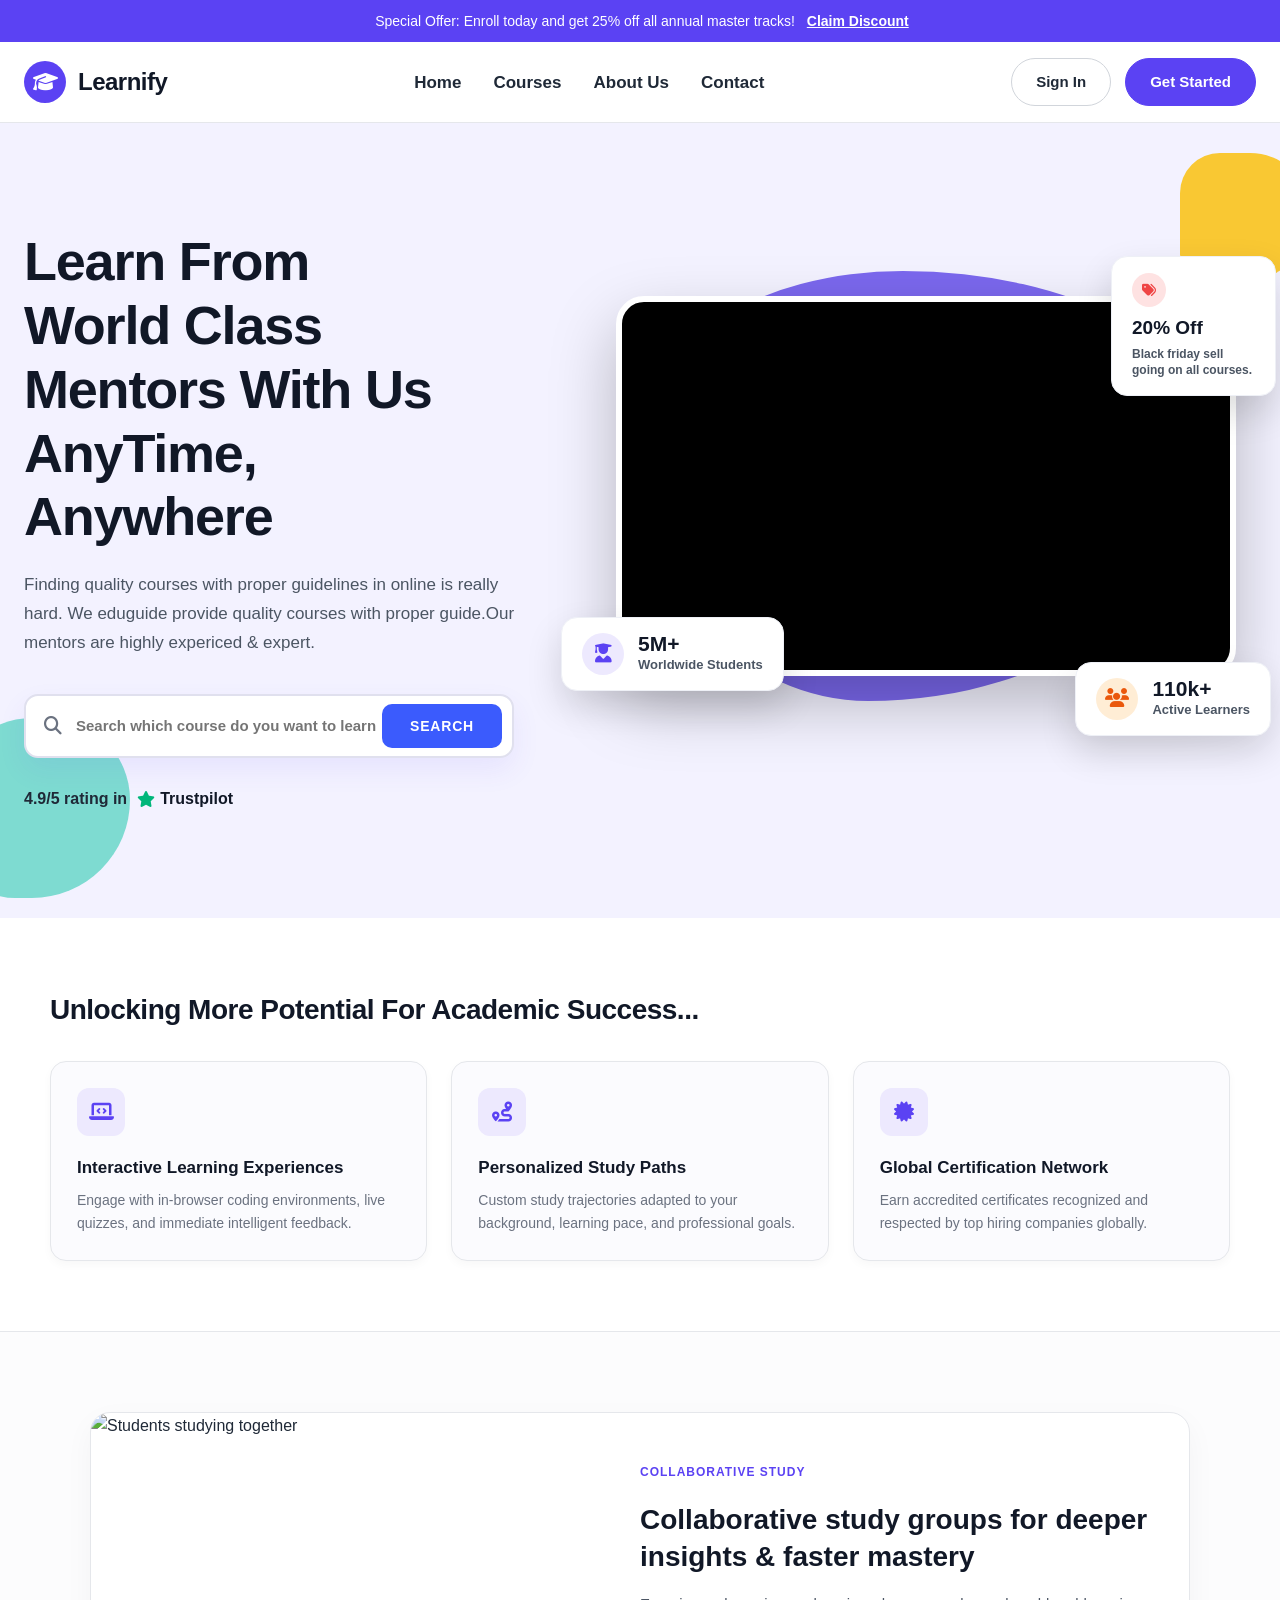
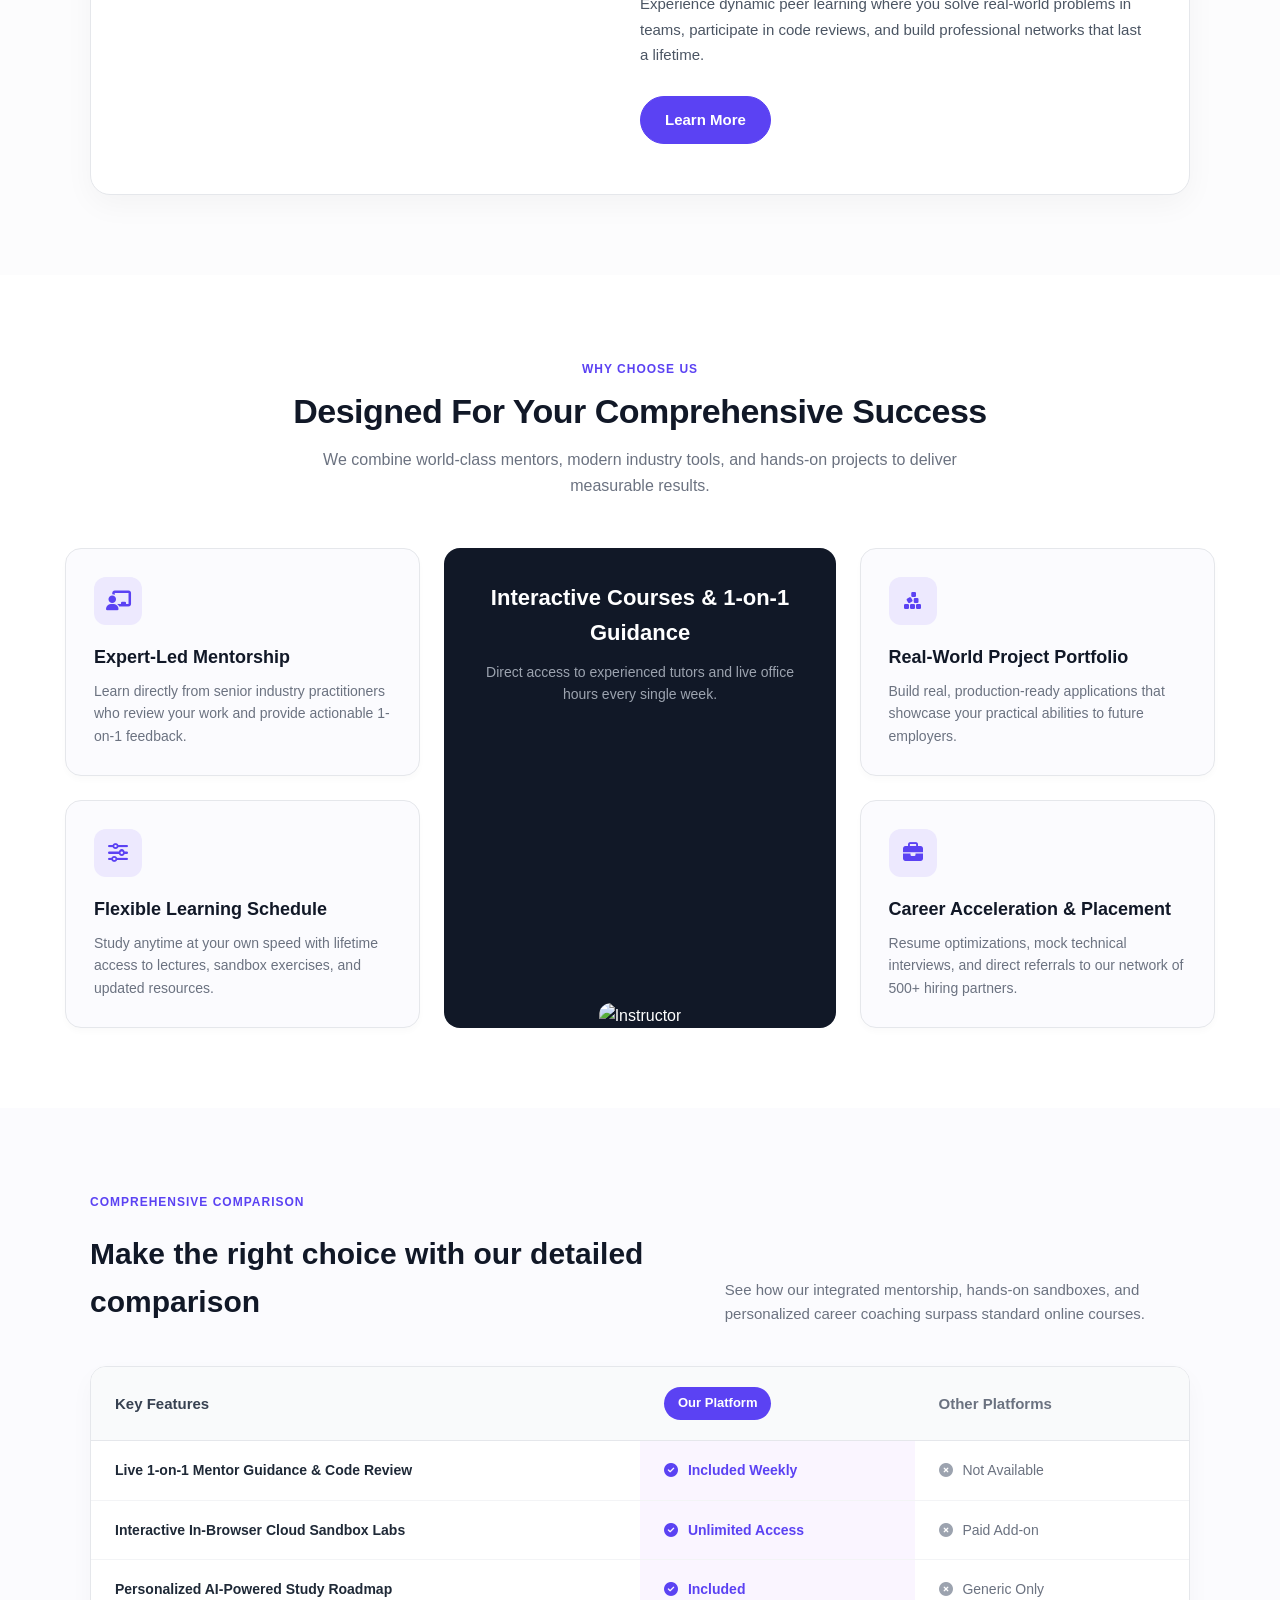
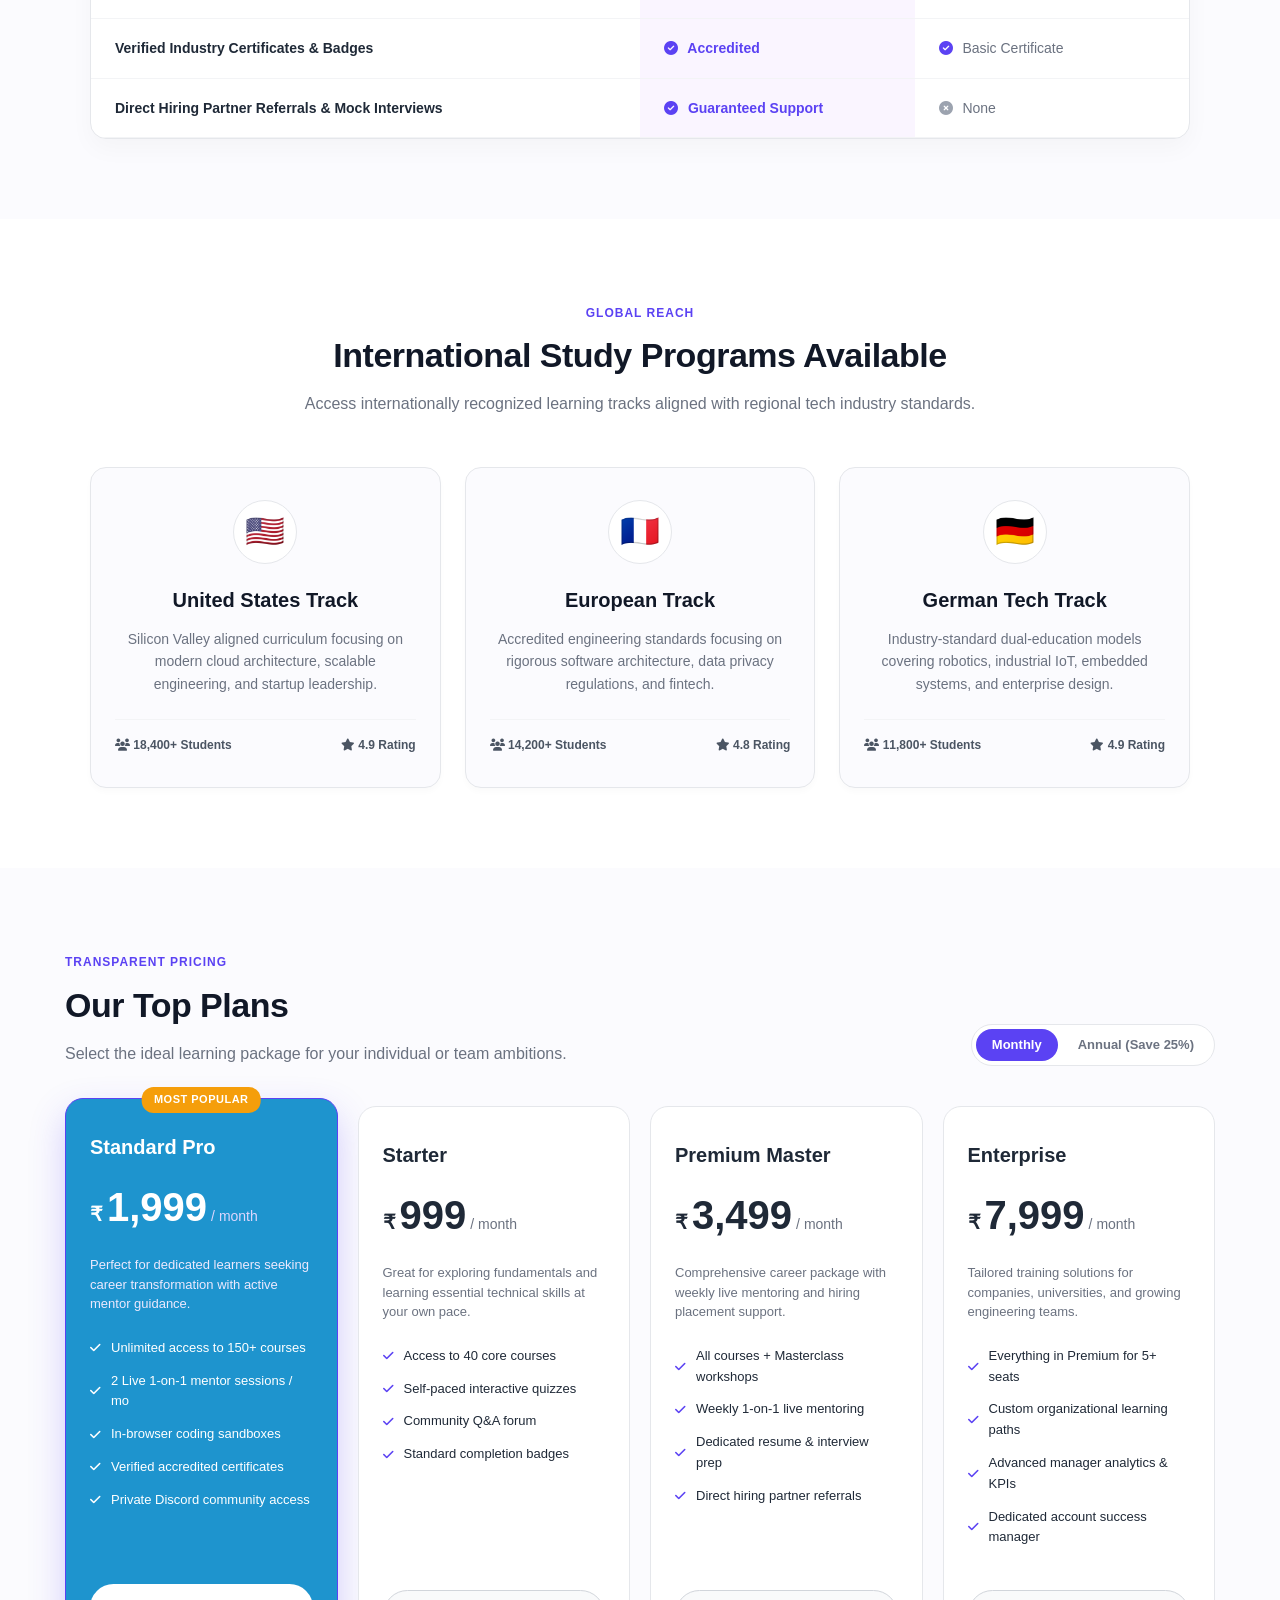
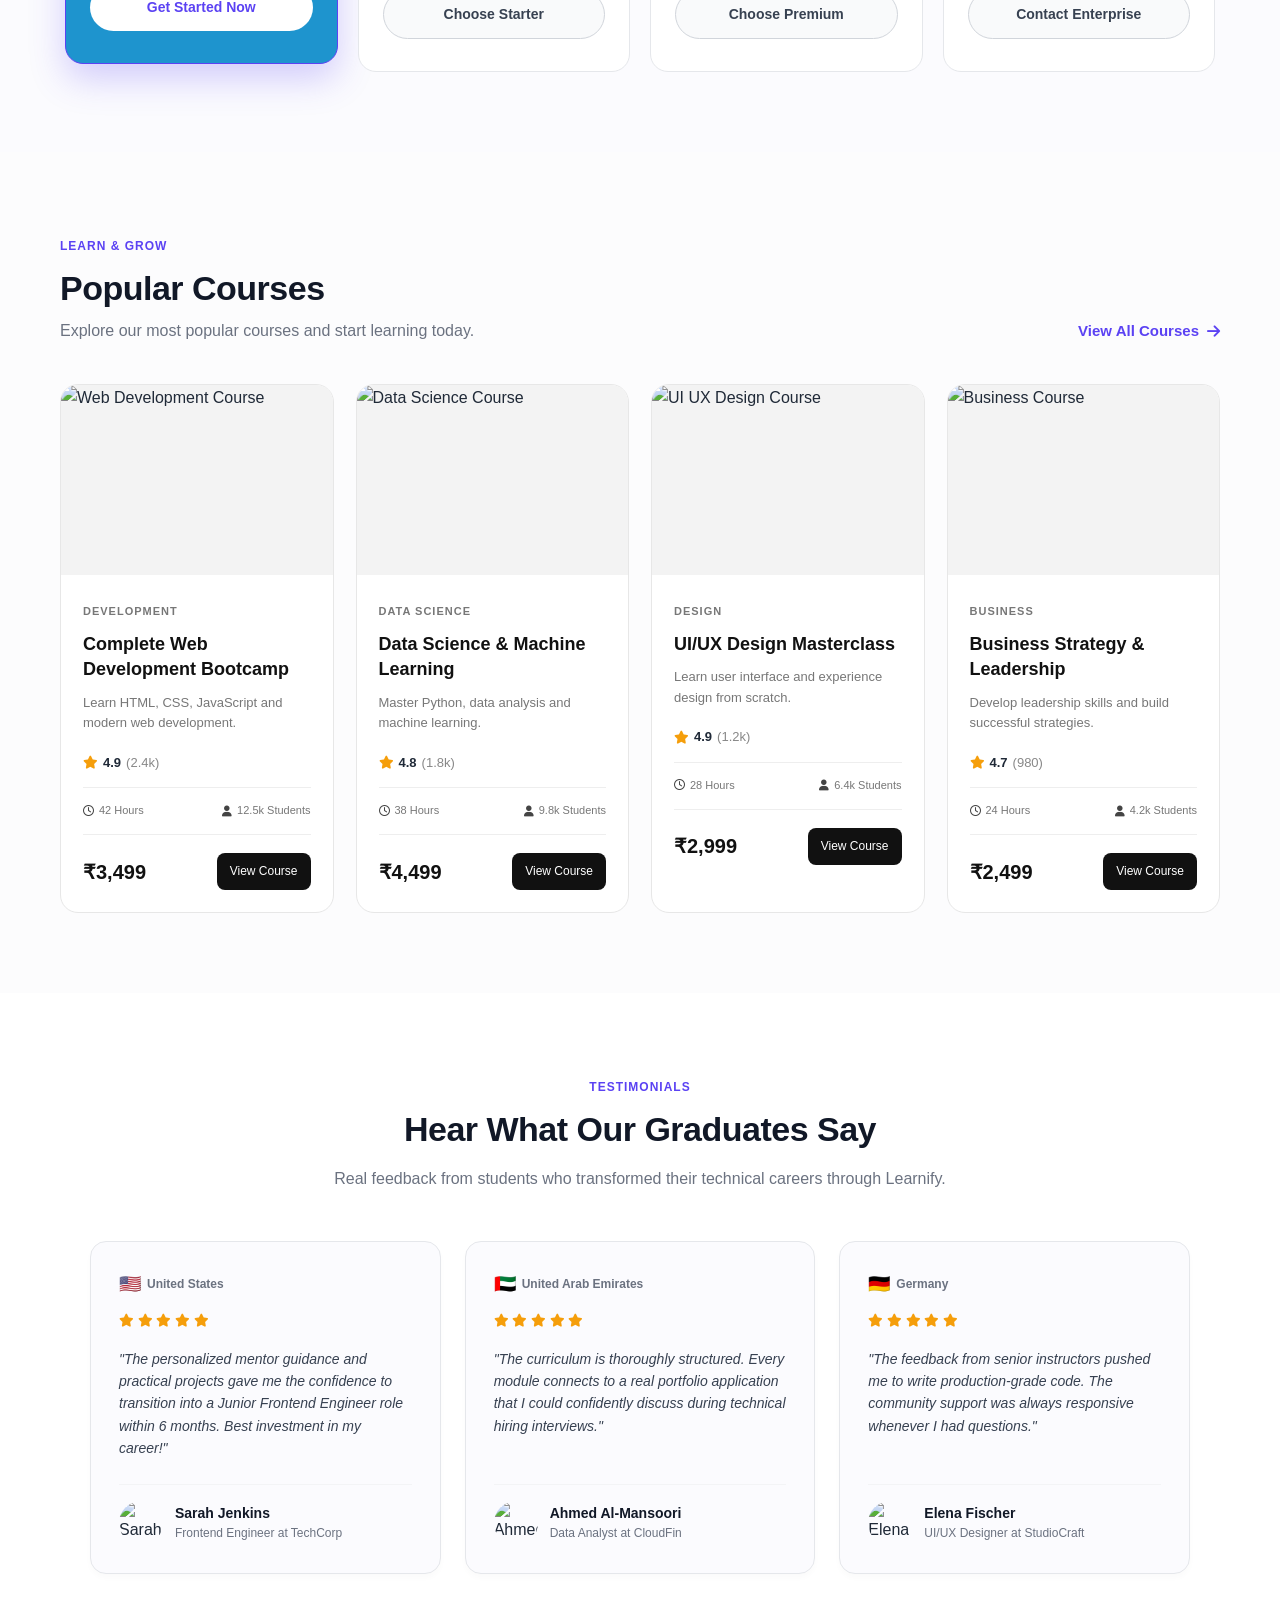
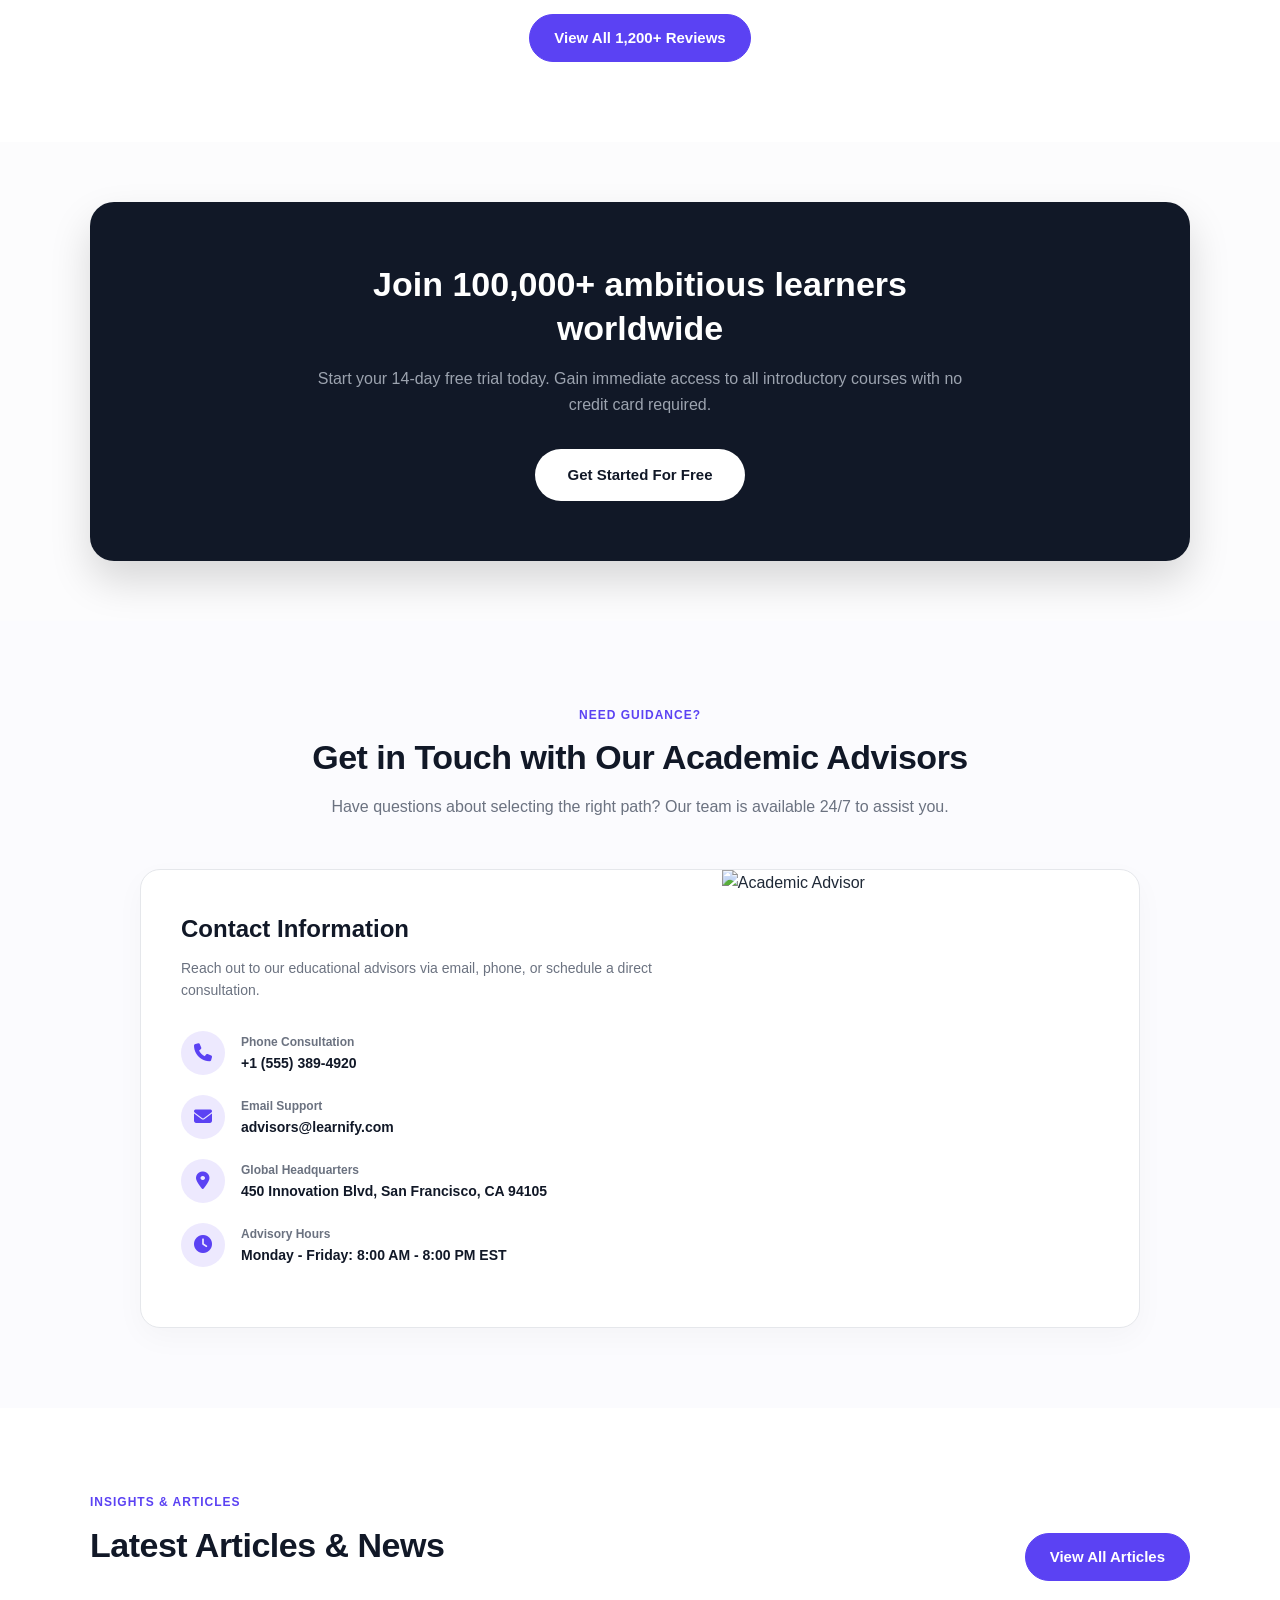
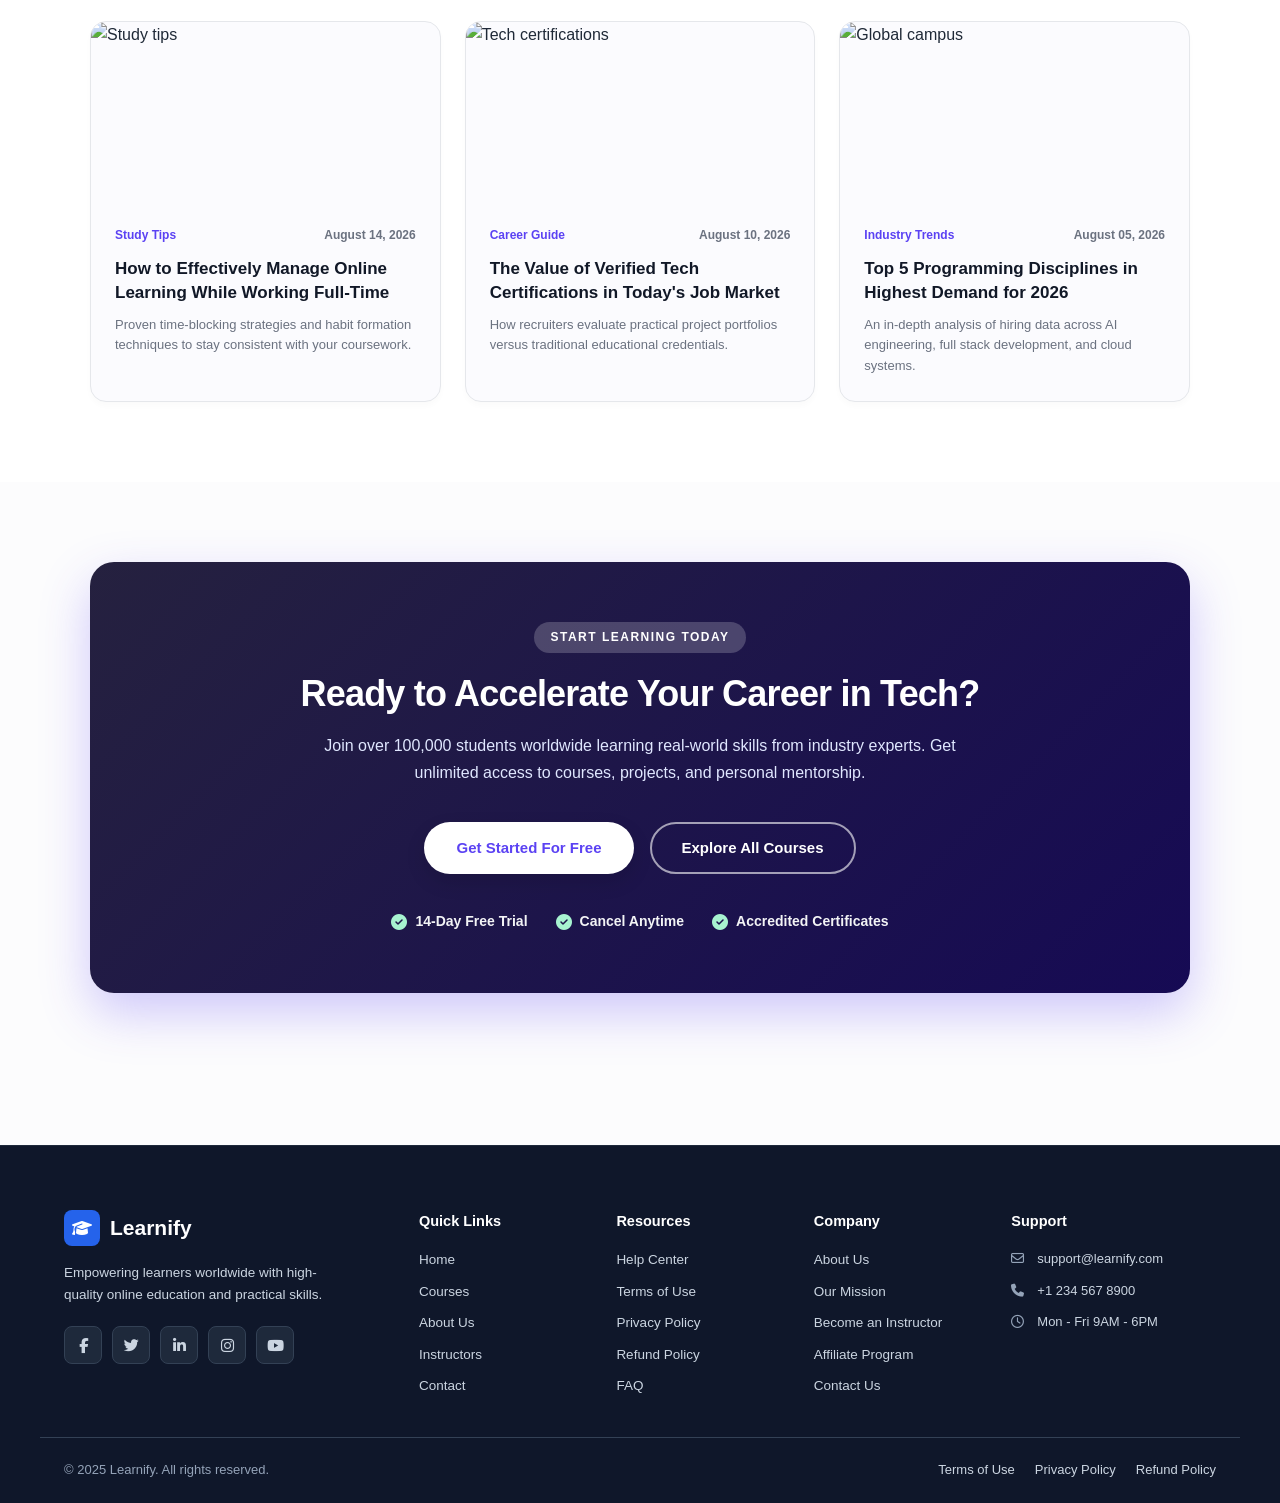
==== index.html @ f706537e "feat: add comprehensive HTML structure and CSS styling for core platform pages and legal policies" ====
<!DOCTYPE html>
<html lang="en">
<head>
    <meta charset="UTF-8">
    <meta name="viewport" content="width=device-width, initial-scale=1.0">
    <title>Learnify - Learn From World Class Mentors With Us AnyTime, Anywhere</title>
    <link rel="stylesheet" href="./style.css">
    <link rel="stylesheet" href="https://cdnjs.cloudflare.com/ajax/libs/font-awesome/6.5.1/css/all.min.css">
</head>
<body>

    <div class="announcement-bar">
        <p><i class="fa-solid fa-sparkles"></i> Special Offer: Enroll today and get 25% off all annual master tracks! <a href="#pricing" class="announcement-link">Claim Discount</a></p>
    </div>

    <header class="main-header">
        <div class="header-container">
            <a href="index.html" class="logo-area">
                <div class="logo-icon">
                    <i class="fa-solid fa-graduation-cap"></i>
                </div>
                <div class="logo-text">
                    <span class="logo-title">Learnify</span>
                </div>
            </a>

            <nav class="nav-menu">
                <a href="index.html" class="nav-item">Home</a>
                <a href="coursepage.html" class="nav-item">Courses</a>
                <a href="aboutus.html" class="nav-item">About Us</a>
                <a href="contactus.html" class="nav-item">Contact</a>
            </nav>

            <div class="header-actions">
                <a href="login.html" class="btn-outline">Sign In</a>
                <a href="signup.html" class="btn-solid">Get Started</a>
            </div>
        </div>
    </header>

    <section class="hero-section" id="home">
        <div class="blob-teal-left"></div>
        <div class="blob-yellow-right"></div>

        <div class="hero-container">
            <div class="hero-left-col">
                <h1 class="hero-title">
                    Learn From <br> World Class<br>
                    Mentors With Us AnyTime,<br>
                    Anywhere
                </h1>

                <p class="hero-subtitle">
                    Finding quality courses with proper guidelines in online is really hard. We eduguide provide quality courses with proper guide.Our mentors are highly expericed & expert.
                </p>

                <div class="hero-search-box">
                    <div class="search-input-wrapper">
                        <i class="fa-solid fa-magnifying-glass search-icon"></i>
                        <input type="text" placeholder="Search which course do you want to learn" class="hero-search-input">
                    </div>
                    <button type="button" class="hero-search-btn">SEARCH</button>
                </div>

                <div class="hero-trust-rating">
                    <span class="trust-score">4.9/5 rating in</span>
                    <span class="trustpilot-brand">
                        <i class="fa-solid fa-star trustpilot-star"></i>
                        <strong>Trustpilot</strong>
                    </span>
                </div>
            </div>

            <div class="hero-right-col">
                <div class="hero-video-wrapper">
                    <div class="hero-purple-blob"></div>

                    <div class="hero-video-card">
                        <iframe 
                            class="hero-video-iframe" 
                            src="https://www.youtube.com/embed/05vNyJBvDBQ" 
                            title="Course Video Player" 
                            frameborder="0" 
                            allow="accelerometer; autoplay; clipboard-write; encrypted-media; gyroscope; picture-in-picture; web-share" 
                            allowfullscreen>
                        </iframe>
                    </div>

                    <div class="floating-badge badge-discount">
                        <div class="badge-tag-icon">
                            <i class="fa-solid fa-tags"></i>
                        </div>
                        <div class="badge-discount-text">
                            <h4>20% Off</h4>
                            <p>Black friday sell going on all courses.</p>
                        </div>
                    </div>

                    <div class="floating-badge badge-students">
                        <div class="badge-avatar-icon">
                            <i class="fa-solid fa-user-graduate"></i>
                        </div>
                        <div>
                            <h4>5M+</h4>
                            <p>Worldwide Students</p>
                        </div>
                    </div>

                    <div class="floating-badge badge-learners">
                        <div class="badge-avatar-icon icon-orange">
                            <i class="fa-solid fa-users"></i>
                        </div>
                        <div>
                            <h4>110k+</h4>
                            <p>Active Learners</p>
                        </div>
                    </div>
                </div>
            </div>
        </div>
    </section>

    <section class="feature-strip-section">
        <div class="strip-container">
            <div class="strip-header">
                <h2>Unlocking More Potential For Academic Success...</h2>
            </div>

            <div class="strip-grid">
                <div class="strip-card">
                    <div class="strip-icon">
                        <i class="fa-solid fa-laptop-code"></i>
                    </div>
                    <h3 class="strip-card-title">Interactive Learning Experiences</h3>
                    <p class="strip-card-desc">Engage with in-browser coding environments, live quizzes, and immediate intelligent feedback.</p>
                </div>

                <div class="strip-card">
                    <div class="strip-icon">
                        <i class="fa-solid fa-route"></i>
                    </div>
                    <h3 class="strip-card-title">Personalized Study Paths</h3>
                    <p class="strip-card-desc">Custom study trajectories adapted to your background, learning pace, and professional goals.</p>
                </div>

                <div class="strip-card">
                    <div class="strip-icon">
                        <i class="fa-solid fa-certificate"></i>
                    </div>
                    <h3 class="strip-card-title">Global Certification Network</h3>
                    <p class="strip-card-desc">Earn accredited certificates recognized and respected by top hiring companies globally.</p>
                </div>
            </div>
        </div>
    </section>

    <section class="spotlight-section" id="features">
        <div class="spotlight-container">
            <div class="spotlight-card">
                <div class="spotlight-img-col">
                    <img src="https://images.unsplash.com/photo-1522202176988-66273c2fd55f?auto=format&fit=crop&w=800&q=80" alt="Students studying together" class="spotlight-img">
                </div>
                <div class="spotlight-text-col">
                    <span class="section-tag">COLLABORATIVE STUDY</span>
                    <h2 class="spotlight-title">Collaborative study groups for deeper insights & faster mastery</h2>
                    <p class="spotlight-desc">
                        Experience dynamic peer learning where you solve real-world problems in teams, participate in code reviews, and build professional networks that last a lifetime.
                    </p>
                    <a href="#programs" class="btn-solid">Learn More</a>
                </div>
            </div>
        </div>
    </section>

    <section class="why-section">
        <div class="section-header">
            <span class="section-tag">WHY CHOOSE US</span>
            <h2 class="section-title">Designed For Your Comprehensive Success</h2>
            <p class="section-subtitle">We combine world-class mentors, modern industry tools, and hands-on projects to deliver measurable results.</p>
        </div>

        <div class="why-grid-container">
            <div class="why-side-col">
                <div class="why-card">
                    <div class="why-icon-box">
                        <i class="fa-solid fa-chalkboard-user"></i>
                    </div>
                    <h3 class="why-card-title">Expert-Led Mentorship</h3>
                    <p class="why-card-desc">Learn directly from senior industry practitioners who review your work and provide actionable 1-on-1 feedback.</p>
                </div>

                <div class="why-card">
                    <div class="why-icon-box">
                        <i class="fa-solid fa-sliders"></i>
                    </div>
                    <h3 class="why-card-title">Flexible Learning Schedule</h3>
                    <p class="why-card-desc">Study anytime at your own speed with lifetime access to lectures, sandbox exercises, and updated resources.</p>
                </div>
            </div>

             
            <div class="why-center-col">
                <div class="why-dark-card">
                    <h3 class="why-dark-title">Interactive Courses & 1-on-1 Guidance</h3>
                    <p class="why-dark-desc">Direct access to experienced tutors and live office hours every single week.</p>
                    <div class="why-dark-img-wrap">
                        <img src="https://yt3.googleusercontent.com/arHIKjc6JTqF_b4QJKPHhQC_Jr8q0XfI7LEpJ0-VuiI0ZRz9xFNz94TWl4CLOcozLx-iAhV_=s900-c-k-c0x00ffffff-no-rj" alt="Instructor" class="why-dark-img">
                    </div>
                </div>
            </div>

            <div class="why-side-col">
                <div class="why-card">
                    <div class="why-icon-box">
                        <i class="fa-solid fa-cubes-stacked"></i>
                    </div>
                    <h3 class="why-card-title">Real-World Project Portfolio</h3>
                    <p class="why-card-desc">Build real, production-ready applications that showcase your practical abilities to future employers.</p>
                </div>

                <div class="why-card">
                    <div class="why-icon-box">
                        <i class="fa-solid fa-briefcase"></i>
                    </div>
                    <h3 class="why-card-title">Career Acceleration & Placement</h3>
                    <p class="why-card-desc">Resume optimizations, mock technical interviews, and direct referrals to our network of 500+ hiring partners.</p>
                </div>
            </div>
        </div>
    </section>

    <section class="comparison-section">
        <div class="comparison-container">
            <div class="comparison-intro">
                <div class="comparison-intro-left">
                    <span class="section-tag">COMPREHENSIVE COMPARISON</span>
                    <h2>Make the right choice with our detailed comparison</h2>
                </div>
                <div class="comparison-intro-right">
                    <p>See how our integrated mentorship, hands-on sandboxes, and personalized career coaching surpass standard online courses.</p>
                </div>
            </div>

            <div class="comparison-table-wrapper">
                <table class="comparison-table">
                    <thead>
                        <tr>
                            <th class="col-feature">Key Features</th>
                            <th class="col-highlight">
                                <div class="badge-us">Our Platform</div>
                            </th>
                            <th class="col-other">Other Platforms</th>
                        </tr>
                    </thead>
                    <tbody>
                        <tr>
                            <td class="feature-name">Live 1-on-1 Mentor Guidance & Code Review</td>
                            <td class="cell-highlight"><i class="fa-solid fa-circle-check icon-check"></i> Included Weekly</td>
                            <td class="cell-other"><i class="fa-solid fa-circle-xmark icon-cross"></i> Not Available</td>
                        </tr>
                        <tr>
                            <td class="feature-name">Interactive In-Browser Cloud Sandbox Labs</td>
                            <td class="cell-highlight"><i class="fa-solid fa-circle-check icon-check"></i> Unlimited Access</td>
                            <td class="cell-other"><i class="fa-solid fa-circle-xmark icon-cross"></i> Paid Add-on</td>
                        </tr>
                        <tr>
                            <td class="feature-name">Personalized AI-Powered Study Roadmap</td>
                            <td class="cell-highlight"><i class="fa-solid fa-circle-check icon-check"></i> Included</td>
                            <td class="cell-other"><i class="fa-solid fa-circle-xmark icon-cross"></i> Generic Only</td>
                        </tr>
                        <tr>
                            <td class="feature-name">Verified Industry Certificates & Badges</td>
                            <td class="cell-highlight"><i class="fa-solid fa-circle-check icon-check"></i> Accredited</td>
                            <td class="cell-other"><i class="fa-solid fa-circle-check icon-check"></i> Basic Certificate</td>
                        </tr>
                        <tr>
                            <td class="feature-name">Direct Hiring Partner Referrals & Mock Interviews</td>
                            <td class="cell-highlight"><i class="fa-solid fa-circle-check icon-check"></i> Guaranteed Support</td>
                            <td class="cell-other"><i class="fa-solid fa-circle-xmark icon-cross"></i> None</td>
                        </tr>
                    </tbody>
                </table>
            </div>
        </div>
    </section>

    <section class="programs-section" id="programs">
        <div class="section-header">
            <span class="section-tag">GLOBAL REACH</span>
            <h2 class="section-title">International Study Programs Available</h2>
            <p class="section-subtitle">Access internationally recognized learning tracks aligned with regional tech industry standards.</p>
        </div>

        <div class="programs-grid">
            <div class="program-card">
                <div class="flag-icon-box">
                    <span class="flag-emoji">🇺🇸</span>
                </div>
                <h3 class="program-card-title">United States Track</h3>
                <p class="program-card-desc">Silicon Valley aligned curriculum focusing on modern cloud architecture, scalable engineering, and startup leadership.</p>
                <div class="program-stats">
                    <span><i class="fa-solid fa-users"></i> 18,400+ Students</span>
                    <span><i class="fa-solid fa-star"></i> 4.9 Rating</span>
                </div>
            </div>

            <div class="program-card">
                <div class="flag-icon-box">
                    <span class="flag-emoji">🇫🇷</span>
                </div>
                <h3 class="program-card-title">European Track</h3>
                <p class="program-card-desc">Accredited engineering standards focusing on rigorous software architecture, data privacy regulations, and fintech.</p>
                <div class="program-stats">
                    <span><i class="fa-solid fa-users"></i> 14,200+ Students</span>
                    <span><i class="fa-solid fa-star"></i> 4.8 Rating</span>
                </div>
            </div>

            <div class="program-card">
                <div class="flag-icon-box">
                    <span class="flag-emoji">🇩🇪</span>
                </div>
                <h3 class="program-card-title">German Tech Track</h3>
                <p class="program-card-desc">Industry-standard dual-education models covering robotics, industrial IoT, embedded systems, and enterprise design.</p>
                <div class="program-stats">
                    <span><i class="fa-solid fa-users"></i> 11,800+ Students</span>
                    <span><i class="fa-solid fa-star"></i> 4.9 Rating</span>
                </div>
            </div>
        </div>
    </section>

    <section class="pricing-section" id="pricing">
        <div class="pricing-header-row">
            <div class="pricing-header-left">
                <span class="section-tag">TRANSPARENT PRICING</span>
                <h2 class="section-title">Our Top Plans</h2>
                <p class="section-subtitle">Select the ideal learning package for your individual or team ambitions.</p>
            </div>
            <div class="pricing-header-right">
                <div class="billing-pill">
                    <span class="billing-active">Monthly</span>
                    <span class="billing-inactive">Annual (Save 25%)</span>
                </div>
            </div>
        </div>

        <div class="pricing-grid">
            <div class="pricing-card featured-pricing-card">
                <div class="pricing-badge-popular">MOST POPULAR</div>
                <h3 class="plan-name">Standard Pro</h3>
                <div class="plan-price">
                    <span class="currency">₹</span>
                    <span class="amount">1,999</span>
                    <span class="period">/ month</span>
                </div>
                <p class="plan-summary">Perfect for dedicated learners seeking career transformation with active mentor guidance.</p>
                <ul class="plan-features-list">
                    <li><i class="fa-solid fa-check"></i> Unlimited access to 150+ courses</li>
                    <li><i class="fa-solid fa-check"></i> 2 Live 1-on-1 mentor sessions / mo</li>
                    <li><i class="fa-solid fa-check"></i> In-browser coding sandboxes</li>
                    <li><i class="fa-solid fa-check"></i> Verified accredited certificates</li>
                    <li><i class="fa-solid fa-check"></i> Private Discord community access</li>
                </ul>
                <a href="#contact" class="btn-plan-featured">Get Started Now</a>
            </div>

            <div class="pricing-card">
                <h3 class="plan-name">Starter</h3>
                <div class="plan-price">
                    <span class="currency">₹</span>
                    <span class="amount">999</span>
                    <span class="period">/ month</span>
                </div>
                <p class="plan-summary">Great for exploring fundamentals and learning essential technical skills at your own pace.</p>
                <ul class="plan-features-list">
                    <li><i class="fa-solid fa-check"></i> Access to 40 core courses</li>
                    <li><i class="fa-solid fa-check"></i> Self-paced interactive quizzes</li>
                    <li><i class="fa-solid fa-check"></i> Community Q&A forum</li>
                    <li><i class="fa-solid fa-check"></i> Standard completion badges</li>
                </ul>
                <a href="#contact" class="btn-plan-outline">Choose Starter</a>
            </div>

            <div class="pricing-card">
                <h3 class="plan-name">Premium Master</h3>
                <div class="plan-price">
                    <span class="currency">₹</span>
                    <span class="amount">3,499</span>
                    <span class="period">/ month</span>
                </div>
                <p class="plan-summary">Comprehensive career package with weekly live mentoring and hiring placement support.</p>
                <ul class="plan-features-list">
                    <li><i class="fa-solid fa-check"></i> All courses + Masterclass workshops</li>
                    <li><i class="fa-solid fa-check"></i> Weekly 1-on-1 live mentoring</li>
                    <li><i class="fa-solid fa-check"></i> Dedicated resume & interview prep</li>
                    <li><i class="fa-solid fa-check"></i> Direct hiring partner referrals</li>
                </ul>
                <a href="#contact" class="btn-plan-outline">Choose Premium</a>
            </div>

            <div class="pricing-card">
                <h3 class="plan-name">Enterprise</h3>
                <div class="plan-price">
                    <span class="currency">₹</span>
                    <span class="amount">7,999</span>
                    <span class="period">/ month</span>
                </div>
                <p class="plan-summary">Tailored training solutions for companies, universities, and growing engineering teams.</p>
                <ul class="plan-features-list">
                    <li><i class="fa-solid fa-check"></i> Everything in Premium for 5+ seats</li>
                    <li><i class="fa-solid fa-check"></i> Custom organizational learning paths</li>
                    <li><i class="fa-solid fa-check"></i> Advanced manager analytics & KPIs</li>
                    <li><i class="fa-solid fa-check"></i> Dedicated account success manager</li>
                </ul>
                <a href="#contact" class="btn-plan-outline">Contact Enterprise</a>
            </div>
        </div>
    </section>

    <section class="popular-courses">

        <div class="popular-header-row">
            <div class="popular-header-left">
                <span class="section-tag">LEARN & GROW</span>
                <h2 class="section-title">Popular Courses</h2>
                <p class="section-subtitle">Explore our most popular courses and start learning today.</p>
            </div>

            <div class="popular-header-right">
                <a href="coursepage.html" class="view-all">
                    View All Courses
                    <i class="fa-solid fa-arrow-right"></i>
                </a>
            </div>
        </div>

        <div class="course-grid">

            <div class="course-card">

                <div class="course-image">
                    <img src="https://images.unsplash.com/photo-1587620962725-abab7fe55159?q=80&w=800&auto=format&fit=crop" alt="Web Development Course">

                    <span class="course-badge">Bestseller</span>
                </div>

                <div class="course-content">

                    <span class="course-category">DEVELOPMENT</span>

                    <h3>Complete Web Development Bootcamp</h3>

                    <p>Learn HTML, CSS, JavaScript and modern web development.</p>

                    <div class="course-rating">
                        <i class="fa-solid fa-star"></i>
                        <strong>4.9</strong>
                        <span>(2.4k)</span>
                    </div>

                    <div class="course-info">
                        <span>
                            <i class="fa-regular fa-clock"></i>
                            42 Hours
                        </span>

                        <span>
                            <i class="fa-solid fa-user"></i>
                            12.5k Students
                        </span>
                    </div>

                    <div class="course-footer">
                        <span class="course-price">₹3,499</span>

                        <a href="coursepage.html" class="course-btn">
                            View Course
                        </a>
                    </div>

                </div>

            </div>

            <div class="course-card">

                <div class="course-image">
                    <img src="https://images.unsplash.com/photo-1551288049-bebda4e38f71?q=80&w=800&auto=format&fit=crop" alt="Data Science Course">

                    <span class="course-badge">Popular</span>
                </div>

                <div class="course-content">

                    <span class="course-category">DATA SCIENCE</span>

                    <h3>Data Science & Machine Learning</h3>

                    <p>
                        Master Python, data analysis and machine learning.
                    </p>

                    <div class="course-rating">
                        <i class="fa-solid fa-star"></i>
                        <strong>4.8</strong>
                        <span>(1.8k)</span>
                    </div>

                    <div class="course-info">
                        <span>
                            <i class="fa-regular fa-clock"></i>
                            38 Hours
                        </span>

                        <span>
                            <i class="fa-solid fa-user"></i>
                            9.8k Students
                        </span>
                    </div>

                    <div class="course-footer">
                        <span class="course-price">₹4,499</span>

                        <a href="coursepage.html" class="course-btn">
                            View Course
                        </a>
                    </div>

                </div>

            </div>

            <div class="course-card">

                <div class="course-image">
                    <img src="https://images.unsplash.com/photo-1581291518857-4e27b48ff24e?q=80&w=800&auto=format&fit=crop" alt="UI UX Design Course">

                    <span class="course-badge">New</span>
                </div>

                <div class="course-content">

                    <span class="course-category">DESIGN</span>

                    <h3>UI/UX Design Masterclass</h3>

                    <p>
                        Learn user interface and experience design from scratch.
                    </p>

                    <div class="course-rating">
                        <i class="fa-solid fa-star"></i>
                        <strong>4.9</strong>
                        <span>(1.2k)</span>
                    </div>

                    <div class="course-info">
                        <span>
                            <i class="fa-regular fa-clock"></i>
                            28 Hours
                        </span>

                        <span>
                            <i class="fa-solid fa-user"></i>
                            6.4k Students
                        </span>
                    </div>

                    <div class="course-footer">
                        <span class="course-price">₹2,999</span>

                        <a href="coursepage.html" class="course-btn">
                            View Course
                        </a>
                    </div>

                </div>

            </div>

            <div class="course-card">

                <div class="course-image">
                    <img src="https://images.unsplash.com/photo-1460925895917-afdab827c52f?q=80&w=800&auto=format&fit=crop" alt="Business Course">

                    <span class="course-badge">Trending</span>
                </div>

                <div class="course-content">

                    <span class="course-category">BUSINESS</span>

                    <h3>Business Strategy & Leadership</h3>

                    <p>
                        Develop leadership skills and build successful strategies.
                    </p>

                    <div class="course-rating">
                        <i class="fa-solid fa-star"></i>
                        <strong>4.7</strong>
                        <span>(980)</span>
                    </div>

                    <div class="course-info">
                        <span>
                            <i class="fa-regular fa-clock"></i>
                            24 Hours
                        </span>

                        <span>
                            <i class="fa-solid fa-user"></i>
                            4.2k Students
                        </span>
                    </div>

                    <div class="course-footer">
                        <span class="course-price">₹2,499</span>

                        <a href="coursepage.html" class="course-btn">
                            View Course
                        </a>
                    </div>

                </div>

            </div>

        </div>

    </section>

    <section class="testimonials-section">
        <div class="section-header">
            <span class="section-tag">TESTIMONIALS</span>
            <h2 class="section-title">Hear What Our Graduates Say</h2>
            <p class="section-subtitle">Real feedback from students who transformed their technical careers through Learnify.</p>
        </div>

        <div class="testimonials-grid">
            <div class="testimonial-card">
                <div class="card-flag-badge">
                    <span class="card-flag-emoji">🇺🇸</span>
                    <span class="card-flag-country">United States</span>
                </div>
                <div class="star-rating">
                    <i class="fa-solid fa-star"></i>
                    <i class="fa-solid fa-star"></i>
                    <i class="fa-solid fa-star"></i>
                    <i class="fa-solid fa-star"></i>
                    <i class="fa-solid fa-star"></i>
                </div>
                <p class="testimonial-quote">
                    "The personalized mentor guidance and practical projects gave me the confidence to transition into a Junior Frontend Engineer role within 6 months. Best investment in my career!"
                </p>
                <div class="student-profile">
                    <img src="https://images.unsplash.com/photo-1494790108377-be9c29b29330?auto=format&fit=crop&w=150&q=80" alt="Sarah Jenkins" class="student-avatar">
                    <div class="student-details">
                        <div class="student-name">Sarah Jenkins</div>
                        <div class="student-role">Frontend Engineer at TechCorp</div>
                    </div>
                </div>
            </div>

            <div class="testimonial-card">
                <div class="card-flag-badge">
                    <span class="card-flag-emoji">🇦🇪</span>
                    <span class="card-flag-country">United Arab Emirates</span>
                </div>
                <div class="star-rating">
                    <i class="fa-solid fa-star"></i>
                    <i class="fa-solid fa-star"></i>
                    <i class="fa-solid fa-star"></i>
                    <i class="fa-solid fa-star"></i>
                    <i class="fa-solid fa-star"></i>
                </div>
                <p class="testimonial-quote">
                    "The curriculum is thoroughly structured. Every module connects to a real portfolio application that I could confidently discuss during technical hiring interviews."
                </p>
                <div class="student-profile">
                    <img src="https://images.unsplash.com/photo-1507003211169-0a1dd7228f2d?auto=format&fit=crop&w=150&q=80" alt="Ahmed Al-Mansoori" class="student-avatar">
                    <div class="student-details">
                        <div class="student-name">Ahmed Al-Mansoori</div>
                        <div class="student-role">Data Analyst at CloudFin</div>
                    </div>
                </div>
            </div>

            <div class="testimonial-card">
                <div class="card-flag-badge">
                    <span class="card-flag-emoji">🇩🇪</span>
                    <span class="card-flag-country">Germany</span>
                </div>
                <div class="star-rating">
                    <i class="fa-solid fa-star"></i>
                    <i class="fa-solid fa-star"></i>
                    <i class="fa-solid fa-star"></i>
                    <i class="fa-solid fa-star"></i>
                    <i class="fa-solid fa-star"></i>
                </div>
                <p class="testimonial-quote">
                    "The feedback from senior instructors pushed me to write production-grade code. The community support was always responsive whenever I had questions."
                </p>
                <div class="student-profile">
                    <img src="https://images.unsplash.com/photo-1573496359142-b8d87734a5a2?auto=format&fit=crop&w=150&q=80" alt="Elena Fischer" class="student-avatar">
                    <div class="student-details">
                        <div class="student-name">Elena Fischer</div>
                        <div class="student-role">UI/UX Designer at StudioCraft</div>
                    </div>
                </div>
            </div>
        </div>

        <div class="testimonials-center-btn">
            <a href="#pricing" class="btn-solid">View All 1,200+ Reviews</a>
        </div>
    </section>

    <section class="dark-callout-section">
        <div class="dark-banner-box">
            <div class="dark-banner-content">
                <h2 class="dark-banner-title">Join 100,000+ ambitious learners worldwide</h2>
                <p class="dark-banner-subtitle">Start your 14-day free trial today. Gain immediate access to all introductory courses with no credit card required.</p>
                <a href="#pricing" class="btn-white-pill">Get Started For Free</a>
            </div>
        </div>
    </section>

    <section class="contact-section" id="contact">
        <div class="section-header">
            <span class="section-tag">NEED GUIDANCE?</span>
            <h2 class="section-title">Get in Touch with Our Academic Advisors</h2>
            <p class="section-subtitle">Have questions about selecting the right path? Our team is available 24/7 to assist you.</p>
        </div>

        <div class="contact-container">
            <div class="contact-card">
                <div class="contact-info-col">
                    <h3 class="contact-card-heading">Contact Information</h3>
                    <p class="contact-card-subheading">Reach out to our educational advisors via email, phone, or schedule a direct consultation.</p>

                    <div class="contact-item">
                        <div class="contact-icon-circle">
                            <i class="fa-solid fa-phone"></i>
                        </div>
                        <div class="contact-text-wrap">
                            <span class="contact-label">Phone Consultation</span>
                            <span class="contact-val">+1 (555) 389-4920</span>
                        </div>
                    </div>

                    <div class="contact-item">
                        <div class="contact-icon-circle">
                            <i class="fa-solid fa-envelope"></i>
                        </div>
                        <div class="contact-text-wrap">
                            <span class="contact-label">Email Support</span>
                            <span class="contact-val">advisors@learnify.com</span>
                        </div>
                    </div>

                    <div class="contact-item">
                        <div class="contact-icon-circle">
                            <i class="fa-solid fa-location-dot"></i>
                        </div>
                        <div class="contact-text-wrap">
                            <span class="contact-label">Global Headquarters</span>
                            <span class="contact-val">450 Innovation Blvd, San Francisco, CA 94105</span>
                        </div>
                    </div>

                    <div class="contact-item">
                        <div class="contact-icon-circle">
                            <i class="fa-solid fa-clock"></i>
                        </div>
                        <div class="contact-text-wrap">
                            <span class="contact-label">Advisory Hours</span>
                            <span class="contact-val">Monday - Friday: 8:00 AM - 8:00 PM EST</span>
                        </div>
                    </div>
                </div>

                <div class="contact-image-col">
                    <img src="https://assets-main.planify.in/media/images/documents/Screenshot_2024-10-21_152146.webp" alt="Academic Advisor" class="contact-advisor-img">
                </div>
            </div>
        </div>
    </section>

    <section class="news-section">
        <div class="news-header-row">
            <div>
                <span class="section-tag">INSIGHTS & ARTICLES</span>
                <h2 class="section-title">Latest Articles & News</h2>
            </div>
            <div>
                <a href="#programs" class="btn-solid">View All Articles</a>
            </div>
        </div>

        <div class="news-grid">
            <div class="news-card">
                <div class="news-img-box">
                    <img src="https://images.unsplash.com/photo-1523240795612-9a054b0db644?auto=format&fit=crop&w=600&q=80" alt="Study tips" class="news-img">
                </div>
                <div class="news-content">
                    <div class="news-meta">
                        <span class="news-category">Study Tips</span>
                        <span class="news-date">August 14, 2026</span>
                    </div>
                    <h3 class="news-title">How to Effectively Manage Online Learning While Working Full-Time</h3>
                    <p class="news-snippet">Proven time-blocking strategies and habit formation techniques to stay consistent with your coursework.</p>
                </div>
            </div>

            <div class="news-card">
                <div class="news-img-box">
                    <img src="https://images.unsplash.com/photo-1531482615713-2afd69097998?auto=format&fit=crop&w=600&q=80" alt="Tech certifications" class="news-img">
                </div>
                <div class="news-content">
                    <div class="news-meta">
                        <span class="news-category">Career Guide</span>
                        <span class="news-date">August 10, 2026</span>
                    </div>
                    <h3 class="news-title">The Value of Verified Tech Certifications in Today's Job Market</h3>
                    <p class="news-snippet">How recruiters evaluate practical project portfolios versus traditional educational credentials.</p>
                </div>
            </div>

            <div class="news-card">
                <div class="news-img-box">
                    <img src="https://images.unsplash.com/photo-1524178232363-1fb2b075b655?auto=format&fit=crop&w=600&q=80" alt="Global campus" class="news-img">
                </div>
                <div class="news-content">
                    <div class="news-meta">
                        <span class="news-category">Industry Trends</span>
                        <span class="news-date">August 05, 2026</span>
                    </div>
                    <h3 class="news-title">Top 5 Programming Disciplines in Highest Demand for 2026</h3>
                    <p class="news-snippet">An in-depth analysis of hiring data across AI engineering, full stack development, and cloud systems.</p>
                </div>
            </div>
        </div>
    </section>

    <section class="cta-section">
        <div class="cta-container">
            <div class="cta-box">
                <span class="cta-tag">START LEARNING TODAY</span>
                <h2 class="cta-title">Ready to Accelerate Your Career in Tech?</h2>
                <p class="cta-desc">
                    Join over 100,000 students worldwide learning real-world skills from industry experts. Get unlimited access to courses, projects, and personal mentorship.
                </p>

                <div class="cta-buttons">
                    <a href="#pricing" class="cta-btn-primary">Get Started For Free</a>
                    <a href="coursepage.html" class="cta-btn-secondary">Explore All Courses</a>
                </div>

                <div class="cta-perks">
                    <div class="cta-perk-item">
                        <i class="fa-solid fa-circle-check"></i>
                        <span>14-Day Free Trial</span>
                    </div>
                    <div class="cta-perk-item">
                        <i class="fa-solid fa-circle-check"></i>
                        <span>Cancel Anytime</span>
                    </div>
                    <div class="cta-perk-item">
                        <i class="fa-solid fa-circle-check"></i>
                        <span>Accredited Certificates</span>
                    </div>
                </div>
            </div>
        </div>
    </section>

    <footer class="footer">

        <div class="footer-container">

            <div class="footer-brand">

                <div class="footer-logo">
                    <i class="fa-solid fa-graduation-cap"></i>
                    <h2>Learnify</h2>
                </div>

                <p>
                    Empowering learners worldwide with
                    high-quality online education and
                    practical skills.
                </p>

                <div class="social-icons">

                    <div class="fb">
                        <a href="https://facebook.com" target="_blank" class="FB">
                            <i class="fa-brands fa-facebook-f"></i>
                        </a>
                    </div>

                    <div class="x">
                        <a href="https://twitter.com" target="_blank" class="X">
                            <i class="fa-brands fa-twitter"></i>
                        </a>
                    </div>

                    <div class="li">
                        <a href="https://linkedin.com" target="_blank" class="LI">
                            <i class="fa-brands fa-linkedin-in"></i>
                        </a>
                    </div>

                    <div class="IG">
                        <a href="https://instagram.com" target="_blank" class="IG">
                            <i class="fa-brands fa-instagram"></i>
                        </a>
                    </div>

                    <div class="YT">
                        <a href="https://youtube.com" target="_blank" class="yt">
                            <i class="fa-brands fa-youtube"></i>
                        </a>
                    </div>

                </div>

            </div>

            <div class="footer-column">

                <h3>Quick Links</h3>

                <a href="index.html">Home</a>
                <a href="coursepage.html">Courses</a>
                <a href="aboutus.html">About Us</a>
                <a href="aboutus.html#instructors">Instructors</a>
                <a href="contactus.html">Contact</a>

            </div>

            <div class="footer-column">

                <h3>Resources</h3>

                <a href="contactus.html">Help Center</a>
                <a href="TermsAndConditions.html">Terms of Use</a>
                <a href="PrivacyPolicy.html">Privacy Policy</a>
                <a href="RefundPolicy.html">Refund Policy</a>
                <a href="contactus.html#faq">FAQ</a>

            </div>

            <div class="footer-column">

                <h3>Company</h3>

                <a href="aboutus.html">About Us</a>
                <a href="aboutus.html#mission">Our Mission</a>
                <a href="aboutus.html#instructors">Become an Instructor</a>
                <a href="contactus.html">Affiliate Program</a>
                <a href="contactus.html">Contact Us</a>

            </div>

            <div class="footer-column support">

                <h3>Support</h3>

                <p>
                    <i class="fa-regular fa-envelope"></i>
                    support@learnify.com
                </p>

                <p>
                    <i class="fa-solid fa-phone"></i>
                    +1 234 567 8900
                </p>

                <p>
                    <i class="fa-regular fa-clock"></i>
                    Mon - Fri 9AM - 6PM
                </p>

            </div>

        </div>

        <div class="footer-bottom">

            <p>
                © 2025 Learnify. All rights reserved.
            </p>

            <div>
                <a href="TermsAndConditions.html">Terms of Use</a>
                <a href="PrivacyPolicy.html">Privacy Policy</a>
                <a href="RefundPolicy.html">Refund Policy</a>
            </div>

        </div>

    </footer>

</body>
</html>
---- style.css ----
* {
    margin: 0;
    padding: 0;
    box-sizing: border-box;
}

body {
    font-family: -apple-system, BlinkMacSystemFont, "Segoe UI", Roboto, Helvetica, Arial, sans-serif;
    color: #1f2937;
    background-color: #fcfcfd;
    line-height: 1.6;
}

img {
    max-width: 100%;
    height: auto;
    display: block;
}

a {
    text-decoration: none;
    color: inherit;
}

ul {
    list-style: none;
}

.announcement-bar {
    background-color: #5b42f3;
    color: #ffffff;
    text-align: center;
    padding: 10px 16px;
    font-size: 14px;
    font-weight: 500;
}

.announcement-link {
    color: #ffffff;
    text-decoration: underline;
    font-weight: bold;
    margin-left: 8px;
}

.main-header {
    background-color: #ffffff;
    border-bottom: 1px solid #e5e7eb;
    position: sticky;
    top: 0;
    z-index: 100;
}

.header-container {
    max-width: 1300px;
    margin: 0 auto;
    padding: 16px 24px;
    display: flex;
    justify-content: space-between;
    align-items: center;
}

.logo-area {
    display: flex;
    align-items: center;
    gap: 12px;
    text-decoration: none;
}

.logo-icon {
    width: 42px;
    height: 42px;
    background-color: #5b42f3;
    color: #ffffff;
    border-radius: 50%;
    display: flex;
    align-items: center;
    justify-content: center;
    font-size: 20px;
}

.logo-title {
    font-size: 24px;
    font-weight: 800;
    color: #111827;
    letter-spacing: -0.5px;
}

.nav-menu {
    display: flex;
    align-items: center;
    gap: 32px;
}

.nav-item {
    font-size: 17px;
    font-weight: 700;
    color: #1f2937;
    text-decoration: none;
    transition: color .2s ease;
}

.nav-item:hover {
    color: #5b42f3;
}

.header-actions {
    display: flex;
    align-items: center;
    gap: 14px;
}

.btn-solid {
    background-color: #5b42f3;
    color: #ffffff;
    padding: 11px 24px;
    border-radius: 30px;
    font-size: 15px;
    font-weight: 700;
    display: inline-block;
    text-align: center;
    text-decoration: none;
    border: 1px solid #5b42f3;
    cursor: pointer;
    transition: background-color .25s ease, transform .2s ease, box-shadow .25s ease;
}

.btn-solid:hover {
    background-color: #4a31de;
    border-color: #4a31de;
    transform: translateY(-2px);
    box-shadow: 0 8px 20px rgba(91, 66, 243, 0.35);
}

.btn-outline {
    background-color: transparent;
    color: #1f2937;
    padding: 11px 24px;
    border-radius: 30px;
    font-size: 15px;
    font-weight: 700;
    display: inline-block;
    text-align: center;
    text-decoration: none;
    border: 1.5px solid #d1d5db;
    cursor: pointer;
    transition: background-color .25s ease, color .25s ease, border-color .25s ease, transform .2s ease;
}

.btn-outline:hover {
    background-color: #1f2937;
    color: #ffffff;
    border-color: #1f2937;
    transform: translateY(-2px);
}

.btn-white-pill {
    background-color: #ffffff;
    color: #111827;
    padding: 14px 32px;
    border-radius: 30px;
    font-size: 15px;
    font-weight: 600;
    display: inline-block;
    transition: background-color .25s ease, transform .2s ease, box-shadow .25s ease;
}

.btn-white-pill:hover {
    background-color: #f3f4f6;
    transform: translateY(-3px);
    box-shadow: 0 10px 25px rgba(255, 255, 255, 0.25);
}

.hero-section {
    background-color: #f3f2ff;
    min-height: calc(100vh - 105px);
    display: flex;
    align-items: center;
    justify-content: center;
    padding: 50px 24px;
    position: relative;
    overflow: hidden;
    box-sizing: border-box;
}

.blob-teal-left {
    position: absolute;
    bottom: 20px;
    left: -50px;
    width: 180px;
    height: 180px;
    background-color: #72d9cc;
    border-radius: 50% 50% 60% 40%;
    z-index: 1;
    opacity: 0.9;
}

.blob-yellow-right {
    position: absolute;
    top: 30px;
    right: -30px;
    width: 130px;
    height: 130px;
    background-color: #f9c833;
    border-radius: 40% 60% 70% 30%;
    z-index: 1;
}

.hero-section .hero-container {
    max-width: 1280px;
    width: 100%;
    margin: 0 auto;
    display: flex;
    align-items: center;
    justify-content: center;
    gap: 60px;
    position: relative;
    z-index: 2;
}

.hero-section .hero-left-col {
    flex: 1;
    max-width: 530px;
    display: flex;
    flex-direction: column;
    align-items: flex-start;
    justify-content: center;
    text-align: left;
}

.hero-section .hero-title {
    font-size: 54px;
    font-weight: 900;
    line-height: 1.18;
    color: #111827;
    margin-bottom: 22px;
    letter-spacing: -1.2px;
}

.hero-section .hero-subtitle {
    font-size: 17px;
    font-weight: 500;
    color: #4b5563;
    line-height: 1.7;
    max-width: 500px;
    margin-bottom: 36px;
}

.hero-section .hero-search-box {
    display: flex;
    align-items: center;
    background-color: #ffffff;
    border: 2px solid #e0e0ee;
    border-radius: 14px;
    padding: 8px 10px 8px 18px;
    box-shadow: 0 12px 28px rgba(91, 66, 243, 0.08);
    width: 100%;
    max-width: 490px;
    margin-bottom: 28px;
}

.hero-section .search-input-wrapper {
    display: flex;
    align-items: center;
    flex-grow: 1;
    gap: 14px;
}

.hero-section .search-icon {
    color: #6b7280;
    font-size: 18px;
}

.hero-section .hero-search-input {
    border: none;
    outline: none;
    font-size: 15px;
    font-weight: 600;
    color: #1f2937;
    width: 100%;
    background-color: transparent;
}

.hero-section .hero-search-btn {
    background-color: #3b5bfd;
    color: #ffffff;
    border: none;
    padding: 14px 28px;
    border-radius: 10px;
    font-size: 14px;
    font-weight: 800;
    letter-spacing: 0.8px;
    cursor: pointer;
    flex-shrink: 0;
    transition: background-color .25s ease, transform .2s ease, box-shadow .25s ease;
}

.hero-section .hero-search-btn:hover {
    background-color: #2647eb;
    transform: translateY(-2px);
    box-shadow: 0 8px 18px rgba(59, 91, 253, 0.35);
}

.hero-section .hero-trust-rating {
    display: flex;
    align-items: center;
    gap: 10px;
    font-size: 16px;
    color: #111827;
    font-weight: 700;
}

.hero-section .trust-score {
    color: #1f2937;
    font-weight: 700;
}

.hero-section .trustpilot-brand {
    display: flex;
    align-items: center;
    gap: 5px;
    font-size: 16px;
    font-weight: 800;
    color: #111827;
}

.hero-section .trustpilot-star {
    color: #00b67a;
    font-size: 16px;
}

.hero-section .hero-right-col {
    flex: 1;
    max-width: 660px;
    display: flex;
    justify-content: center;
    align-items: center;
}

.hero-video-wrapper {
    position: relative;
    width: 660px;
    height: 470px;
    display: flex;
    align-items: center;
    justify-content: center;
    transform: translateY(-35px);
}

.hero-purple-blob {
    position: absolute;
    width: 580px;
    height: 430px;
    background-color: #7b68ee;
    border-radius: 46% 54% 60% 40% / 40% 40% 60% 60%;
    z-index: 1;
}

.hero-video-card {
    position: relative;
    z-index: 2;
    width: 620px;
    height: 380px;
    border-radius: 28px;
    overflow: hidden;
    background-color: #000000;
    box-shadow: 0 28px 65px rgba(0, 0, 0, 0.25);
    border: 6px solid #ffffff;
}

.hero-video-iframe {
    width: 100%;
    height: 100%;
    border: none;
    display: block;
}

.floating-badge {
    position: absolute;
    background-color: #ffffff;
    border: 1px solid #eef0f6;
    border-radius: 16px;
    box-shadow: 0 16px 36px rgba(0, 0, 0, 0.14);
    z-index: 3;
    transition: transform .3s ease, box-shadow .3s ease;
}

.floating-badge:hover {
    transform: translateY(-4px);
    box-shadow: 0 20px 42px rgba(0, 0, 0, 0.18);
}

.badge-discount {
    top: 5px;
    right: -20px;
    padding: 16px 20px;
    width: 165px;
    text-align: left;
}

.badge-tag-icon {
    width: 34px;
    height: 34px;
    background-color: #fee2e2;
    color: #ef4444;
    border-radius: 50%;
    display: flex;
    align-items: center;
    justify-content: center;
    font-size: 14px;
    margin-bottom: 6px;
}

.badge-discount-text h4 {
    font-size: 19px;
    font-weight: 900;
    color: #111827;
    margin-bottom: 3px;
}

.badge-discount-text p {
    font-size: 12px;
    font-weight: 600;
    color: #4b5563;
    line-height: 1.35;
}

.badge-students {
    bottom: 30px;
    left: -35px;
    padding: 14px 20px;
    display: flex;
    align-items: center;
    gap: 14px;
}

.badge-avatar-icon {
    width: 42px;
    height: 42px;
    background-color: #ede9fe;
    color: #5b42f3;
    border-radius: 50%;
    display: flex;
    align-items: center;
    justify-content: center;
    font-size: 19px;
    flex-shrink: 0;
}

.badge-students h4 {
    font-size: 21px;
    font-weight: 900;
    color: #111827;
    line-height: 1.1;
}

.badge-students p {
    font-size: 13px;
    font-weight: 600;
    color: #4b5563;
}

.badge-learners {
    bottom: -15px;
    right: -15px;
    padding: 14px 20px;
    display: flex;
    align-items: center;
    gap: 14px;
}

.icon-orange {
    background-color: #ffedd5;
    color: #ea580c;
}

.badge-learners h4 {
    font-size: 21px;
    font-weight: 900;
    color: #111827;
    line-height: 1.1;
}

.badge-learners p {
    font-size: 13px;
    font-weight: 600;
    color: #4b5563;
}

.feature-strip-section {
    background-color: #ffffff;
    padding: 70px 20px;
    border-bottom: 1px solid #e5e7eb;
}

.strip-container {
    max-width: 1180px;
    margin: 0 auto;
}

.strip-header h2 {
    font-size: 28px;
    font-weight: 800;
    color: #111827;
    margin-bottom: 28px;
    text-align: left;
    letter-spacing: -0.5px;
}

.strip-grid {
    display: flex;
    gap: 24px;
}

.strip-card {
    flex: 1;
    background-color: #fbfbfe;
    border: 1px solid #e5e7eb;
    border-radius: 16px;
    padding: 26px;
    box-shadow: 0 4px 10px rgba(0, 0, 0, 0.03);
    text-align: left;
    transition: transform .3s ease, box-shadow .3s ease;
}

.strip-card:hover {
    transform: translateY(-6px);
    box-shadow: 0 15px 35px rgba(0, 0, 0, 0.08);
}

.strip-icon {
    width: 48px;
    height: 48px;
    background-color: #ede9fe;
    color: #5b42f3;
    border-radius: 12px;
    display: flex;
    align-items: center;
    justify-content: center;
    font-size: 20px;
    margin-bottom: 18px;
}

.strip-card-title {
    font-size: 17px;
    font-weight: 700;
    color: #111827;
    margin-bottom: 8px;
}

.strip-card-desc {
    font-size: 14px;
    color: #6b7280;
    line-height: 1.6;
}

.section-header {
    text-align: center;
    max-width: 700px;
    margin: 0 auto 50px auto;
}

.section-tag {
    display: inline-block;
    color: #5b42f3;
    font-size: 12px;
    font-weight: 700;
    letter-spacing: 1px;
    margin-bottom: 10px;
}

.section-title {
    font-size: 34px;
    font-weight: 800;
    color: #111827;
    line-height: 1.3;
    margin-bottom: 14px;
    letter-spacing: -0.5px;
}

.section-subtitle {
    font-size: 16px;
    color: #6b7280;
}

.spotlight-section {
    padding: 80px 20px;
    background-color: #fcfcfd;
}

.spotlight-container {
    max-width: 1100px;
    margin: 0 auto;
}

.spotlight-card {
    display: flex;
    background-color: #ffffff;
    border: 1px solid #e5e7eb;
    border-radius: 20px;
    overflow: hidden;
    box-shadow: 0 10px 30px rgba(0, 0, 0, 0.04);
    transition: transform .3s ease, box-shadow .3s ease;
}

.spotlight-card:hover {
    transform: translateY(-6px);
    box-shadow: 0 18px 40px rgba(0, 0, 0, 0.09);
}

.spotlight-img-col {
    flex: 1;
}

.spotlight-img {
    width: 100%;
    height: 100%;
    object-fit: cover;
}

.spotlight-text-col {
    flex: 1;
    padding: 50px 40px;
    display: flex;
    flex-direction: column;
    justify-content: center;
    align-items: flex-start;
}

.spotlight-title {
    font-size: 28px;
    font-weight: 800;
    color: #111827;
    line-height: 1.3;
    margin: 10px 0 16px 0;
}

.spotlight-desc {
    font-size: 15px;
    color: #4b5563;
    margin-bottom: 28px;
    line-height: 1.7;
}

.why-section {
    padding: 80px 20px;
    background-color: #ffffff;
}

.why-grid-container {
    max-width: 1150px;
    margin: 0 auto;
    display: flex;
    gap: 24px;
}

.why-side-col {
    flex: 1;
    display: flex;
    flex-direction: column;
    gap: 24px;
}

.why-card {
    background-color: #fbfbfe;
    border: 1px solid #e5e7eb;
    border-radius: 16px;
    padding: 28px;
    box-shadow: 0 4px 6px rgba(0, 0, 0, 0.02);
    transition: transform .3s ease, box-shadow .3s ease;
}

.why-card:hover {
    transform: translateY(-6px);
    box-shadow: 0 15px 35px rgba(0, 0, 0, 0.08);
}

.why-icon-box {
    width: 48px;
    height: 48px;
    background-color: #ede9fe;
    color: #5b42f3;
    border-radius: 12px;
    display: flex;
    align-items: center;
    justify-content: center;
    font-size: 20px;
    margin-bottom: 18px;
}

.why-card-title {
    font-size: 18px;
    font-weight: 700;
    color: #111827;
    margin-bottom: 8px;
}

.why-card-desc {
    font-size: 14px;
    color: #6b7280;
    line-height: 1.6;
}

.why-center-col {
    flex: 1.1;
}

.why-dark-card {
    background-color: #111827;
    color: #ffffff;
    border-radius: 16px;
    padding: 32px 28px 0 28px;
    height: 100%;
    display: flex;
    flex-direction: column;
    text-align: center;
    overflow: hidden;
    transition: transform .3s ease, box-shadow .3s ease;
}

.why-dark-card:hover {
    transform: translateY(-6px);
    box-shadow: 0 18px 40px rgba(0, 0, 0, 0.25);
}

.why-dark-title {
    font-size: 22px;
    font-weight: 700;
    margin-bottom: 10px;
}

.why-dark-desc {
    font-size: 14px;
    color: #9ca3af;
    margin-bottom: 24px;
}

.why-dark-img-wrap {
    margin-top: auto;
    display: flex;
    justify-content: center;
}

.why-dark-img {
    border-radius: 12px 12px 0 0;
    max-height: 280px;
    object-fit: cover;
}

.comparison-section {
    padding: 80px 20px;
    background-color: #fbfbfe;
}

.comparison-container {
    max-width: 1100px;
    margin: 0 auto;
}

.comparison-intro {
    display: flex;
    justify-content: space-between;
    align-items: flex-end;
    margin-bottom: 40px;
    gap: 30px;
}

.comparison-intro-left {
    flex: 1.3;
}

.comparison-intro-left h2 {
    font-size: 30px;
    font-weight: 800;
    color: #111827;
    margin-top: 8px;
}

.comparison-intro-right {
    flex: 1;
}

.comparison-intro-right p {
    font-size: 15px;
    color: #6b7280;
}

.comparison-table-wrapper {
    background-color: #ffffff;
    border: 1px solid #e5e7eb;
    border-radius: 16px;
    overflow: hidden;
    box-shadow: 0 10px 25px rgba(0, 0, 0, 0.03);
}

.comparison-table {
    width: 100%;
    border-collapse: collapse;
    text-align: left;
}

.comparison-table th {
    padding: 20px 24px;
    font-size: 15px;
    font-weight: 700;
    border-bottom: 1px solid #e5e7eb;
    background-color: #f9fafb;
}

.col-feature {
    width: 50%;
    color: #374151;
}

.col-highlight {
    width: 25%;
    background-color: #ede9fe;
}

.badge-us {
    display: inline-block;
    background-color: #5b42f3;
    color: #ffffff;
    padding: 6px 14px;
    border-radius: 20px;
    font-size: 13px;
}

.col-other {
    width: 25%;
    color: #6b7280;
}

.comparison-table td {
    padding: 18px 24px;
    font-size: 14px;
    border-bottom: 1px solid #f3f4f6;
}

.feature-name {
    font-weight: 600;
    color: #1f2937;
}

.cell-highlight {
    background-color: #faf5ff;
    color: #5b42f3;
    font-weight: 600;
}

.cell-other {
    color: #6b7280;
}

.icon-check {
    color: #5b42f3;
    margin-right: 6px;
}

.icon-cross {
    color: #9ca3af;
    margin-right: 6px;
}

.programs-section {
    padding: 80px 20px;
    background-color: #ffffff;
}

.programs-grid {
    max-width: 1100px;
    margin: 0 auto;
    display: flex;
    gap: 24px;
}

.program-card {
    flex: 1;
    background-color: #fbfbfe;
    border: 1px solid #e5e7eb;
    border-radius: 16px;
    padding: 32px 24px;
    text-align: center;
    box-shadow: 0 4px 6px rgba(0, 0, 0, 0.02);
    transition: transform .3s ease, box-shadow .3s ease;
}

.program-card:hover {
    transform: translateY(-6px);
    box-shadow: 0 15px 35px rgba(0, 0, 0, 0.08);
}

.flag-icon-box {
    width: 64px;
    height: 64px;
    background-color: #ffffff;
    border: 1px solid #e5e7eb;
    border-radius: 50%;
    margin: 0 auto 20px auto;
    display: flex;
    align-items: center;
    justify-content: center;
}

.flag-emoji {
    font-size: 32px;
}

.program-card-title {
    font-size: 20px;
    font-weight: 700;
    color: #111827;
    margin-bottom: 12px;
}

.program-card-desc {
    font-size: 14px;
    color: #6b7280;
    line-height: 1.6;
    margin-bottom: 24px;
}

.program-stats {
    display: flex;
    justify-content: space-between;
    border-top: 1px solid #f3f4f6;
    padding-top: 16px;
    font-size: 12px;
    font-weight: 600;
    color: #4b5563;
}

.pricing-section {
    padding: 80px 20px;
    background-color: #fbfbfe;
}

.pricing-header-row {
    max-width: 1150px;
    margin: 0 auto 40px auto;
    display: flex;
    justify-content: space-between;
    align-items: flex-end;
}

.billing-pill {
    background-color: #ffffff;
    border: 1px solid #e5e7eb;
    border-radius: 30px;
    padding: 4px;
    display: flex;
    gap: 4px;
    font-size: 13px;
    font-weight: 600;
}

.billing-active {
    background-color: #5b42f3;
    color: #ffffff;
    padding: 6px 16px;
    border-radius: 20px;
}

.billing-inactive {
    color: #6b7280;
    padding: 6px 16px;
}

.pricing-grid {
    max-width: 1150px;
    margin: 0 auto;
    display: flex;
    gap: 20px;
    align-items: stretch;
}

.pricing-card {
    flex: 1;
    background-color: #ffffff;
    border: 1px solid #e5e7eb;
    border-radius: 18px;
    padding: 32px 24px;
    display: flex;
    flex-direction: column;
    position: relative;
    transition: transform .3s ease, box-shadow .3s ease;
}

.pricing-card:hover {
    transform: translateY(-6px);
    box-shadow: 0 15px 35px rgba(0, 0, 0, 0.08);
}

.featured-pricing-card {
    background-color: #1e94ce;
    color: #ffffff;
    border-color: #5b42f3;
    box-shadow: 0 15px 35px rgba(91, 66, 243, 0.25);
    transform: translateY(-8px);
    transition: transform .3s ease, box-shadow .3s ease;
}

.featured-pricing-card:hover {
    transform: translateY(-14px);
    box-shadow: 0 22px 45px rgba(30, 148, 206, 0.35);
}

.pricing-badge-popular {
    position: absolute;
    top: -12px;
    left: 50%;
    transform: translateX(-50%);
    background-color: #f59e0b;
    color: #ffffff;
    font-size: 11px;
    font-weight: 800;
    padding: 4px 12px;
    border-radius: 12px;
    letter-spacing: 0.5px;
}

.plan-name {
    font-size: 20px;
    font-weight: 700;
    margin-bottom: 12px;
}

.plan-price {
    margin-bottom: 16px;
    display: flex;
    align-items: baseline;
}

.plan-price .currency {
    font-size: 20px;
    font-weight: 600;
}

.plan-price .amount {
    font-size: 40px;
    font-weight: 800;
    margin: 0 4px;
}

.plan-price .period {
    font-size: 14px;
    color: #6b7280;
}

.featured-pricing-card .plan-price .period {
    color: #ddd6fe;
}

.plan-summary {
    font-size: 13px;
    color: #6b7280;
    margin-bottom: 24px;
    line-height: 1.5;
}

.featured-pricing-card .plan-summary {
    color: #ede9fe;
}

.plan-features-list {
    margin-bottom: 30px;
    flex-grow: 1;
}

.plan-features-list li {
    font-size: 13px;
    margin-bottom: 12px;
    display: flex;
    align-items: center;
    gap: 10px;
}

.plan-features-list li i {
    color: #5b42f3;
    font-size: 12px;
}

.featured-pricing-card .plan-features-list li i {
    color: #ffffff;
}

.btn-plan-featured {
    background-color: #ffffff;
    color: #5b42f3;
    text-align: center;
    padding: 12px;
    border-radius: 30px;
    font-weight: 700;
    font-size: 14px;
    display: block;
    transition: background-color .25s ease, color .25s ease, transform .2s ease, box-shadow .25s ease;
}

.btn-plan-featured:hover {
    background-color: #111827;
    color: #ffffff;
    transform: translateY(-2px);
    box-shadow: 0 8px 20px rgba(0, 0, 0, 0.2);
}

.btn-plan-outline {
    background-color: #f9fafb;
    border: 1px solid #d1d5db;
    color: #374151;
    text-align: center;
    padding: 12px;
    border-radius: 30px;
    font-weight: 600;
    font-size: 14px;
    display: block;
    transition: background-color .25s ease, color .25s ease, border-color .25s ease, transform .2s ease, box-shadow .25s ease;
}

.btn-plan-outline:hover {
    background-color: #5b42f3;
    color: #ffffff;
    border-color: #5b42f3;
    transform: translateY(-2px);
    box-shadow: 0 8px 20px rgba(91, 66, 243, 0.25);
}

.popular-courses {
    max-width: 1200px;
    margin: 80px auto;
    padding: 0 20px;
}

.popular-header-row {
    display: flex;
    justify-content: space-between;
    align-items: flex-end;
    margin-bottom: 40px;
    gap: 20px;
}

.popular-header-left {
    text-align: left;
}

.popular-header-left .section-title {
    margin-bottom: 8px;
}

.popular-header-left .section-subtitle {
    margin-bottom: 0;
}

.view-all {
    display: inline-flex;
    align-items: center;
    gap: 8px;
    color: #5b42f3;
    text-decoration: none;
    font-size: 15px;
    font-weight: 700;
    transition: gap .2s;
}

.view-all:hover {
    gap: 12px;
}

.course-grid {
  display: grid;
  grid-template-columns: repeat(4, 1fr);
  gap: 22px;
}

.course-card {
  overflow: hidden;

  background: #fff;

  border: 1px solid #e7e7e7;
  border-radius: 18px;

  transition: .3s;
}

.course-card:hover {
  transform: translateY(-6px);
  box-shadow: 0 15px 35px rgba(0, 0, 0, .08);
}

.course-image {
  position: relative;
  height: 190px;
  overflow: hidden;
  background: #f3f3f3;
}

.course-image img {
  width: 100%;
  height: 100%;

  display: block;

  object-fit: cover;

  transition: .4s;
}

.course-content {
  padding: 22px;
}

.course-category {
  font-size: 11px;
  font-weight: 600;

  letter-spacing: 1px;

  color: #777;
}

.course-content h3 {
  margin: 10px 0;

  font-size: 18px;
  line-height: 1.4;

  color: #111;
}

.course-content>p {
  color: #777;

  font-size: 13px;
  line-height: 1.6;

  min-height: 42px;
}

.course-rating {
  display: flex;
  align-items: center;
  gap: 5px;

  margin: 18px 0 14px;

  font-size: 13px;
}

.course-rating i {
  color: #f59e0b;
}

.course-rating span {
  color: #888;
}

.course-info {
  display: flex;
  justify-content: space-between;

  padding: 14px 0;

  border-top: 1px solid #eee;
  border-bottom: 1px solid #eee;

  color: #777;

  font-size: 11px;
}

.course-info span {
  display: flex;
  align-items: center;
  gap: 5px;
}

.course-info i {
  color: #444;
}

.course-footer {
  display: flex;
  justify-content: space-between;
  align-items: center;

  margin-top: 18px;
}

.course-price {
  font-size: 20px;
  font-weight: 700;

  color: #111;
}

.course-btn {
  padding: 9px 13px;
  background: #111;
  color: #fff;
  border-radius: 8px;
  text-decoration: none;
  font-size: 12px;
  font-weight: 500;
  transition: background-color .25s ease, transform .2s ease, box-shadow .25s ease;
}

.course-btn:hover {
  background: #5b42f3;
  transform: translateY(-2px);
  box-shadow: 0 6px 16px rgba(91, 66, 243, 0.35);
}

.testimonials-section {
    padding: 80px 20px;
    background-color: #ffffff;
}

.testimonials-grid {
    max-width: 1100px;
    margin: 0 auto 40px auto;
    display: flex;
    gap: 24px;
}

.testimonial-card {
    flex: 1;
    background-color: #fbfbfe;
    border: 1px solid #e5e7eb;
    border-radius: 16px;
    padding: 28px;
    display: flex;
    flex-direction: column;
    box-shadow: 0 4px 6px rgba(0, 0, 0, 0.02);
    transition: transform .3s ease, box-shadow .3s ease;
}

.testimonial-card:hover {
    transform: translateY(-6px);
    box-shadow: 0 15px 35px rgba(0, 0, 0, 0.08);
}

.card-flag-badge {
    display: flex;
    align-items: center;
    gap: 6px;
    margin-bottom: 12px;
}

.card-flag-emoji {
    font-size: 18px;
}

.card-flag-country {
    font-size: 12px;
    font-weight: 600;
    color: #6b7280;
}

.star-rating {
    color: #f59e0b;
    font-size: 13px;
    margin-bottom: 16px;
}

.testimonial-quote {
    font-size: 14px;
    color: #374151;
    line-height: 1.6;
    margin-bottom: 24px;
    flex-grow: 1;
    font-style: italic;
}

.student-profile {
    display: flex;
    align-items: center;
    gap: 12px;
    border-top: 1px solid #f3f4f6;
    padding-top: 16px;
}

.student-avatar {
    width: 44px;
    height: 44px;
    border-radius: 50%;
    object-fit: cover;
}

.student-name {
    font-size: 14px;
    font-weight: 700;
    color: #111827;
}

.student-role {
    font-size: 12px;
    color: #6b7280;
}

.testimonials-center-btn {
    text-align: center;
}

.dark-callout-section {
    padding: 60px 20px;
    background-color: #fcfcfd;
}

.dark-banner-box {
    max-width: 1100px;
    margin: 0 auto;
    background-color: #111827;
    border-radius: 24px;
    padding: 60px 40px;
    text-align: center;
    color: #ffffff;
    box-shadow: 0 20px 40px rgba(0, 0, 0, 0.15);
}

.dark-banner-content {
    max-width: 680px;
    margin: 0 auto;
}

.dark-banner-title {
    font-size: 34px;
    font-weight: 800;
    margin-bottom: 16px;
    line-height: 1.3;
}

.dark-banner-subtitle {
    font-size: 16px;
    color: #9ca3af;
    margin-bottom: 32px;
    line-height: 1.6;
}

.contact-section {
    padding: 80px 20px;
    background-color: #fbfbfe;
}

.contact-container {
    max-width: 1000px;
    margin: 0 auto;
}

.contact-card {
    display: flex;
    background-color: #ffffff;
    border: 1px solid #e5e7eb;
    border-radius: 20px;
    overflow: hidden;
    box-shadow: 0 10px 30px rgba(0, 0, 0, 0.03);
    transition: transform .3s ease, box-shadow .3s ease;
}

.contact-card:hover {
    transform: translateY(-6px);
    box-shadow: 0 18px 40px rgba(0, 0, 0, 0.08);
}

.contact-info-col {
    flex: 1.2;
    padding: 40px;
}

.contact-card-heading {
    font-size: 24px;
    font-weight: 800;
    color: #111827;
    margin-bottom: 8px;
}

.contact-card-subheading {
    font-size: 14px;
    color: #6b7280;
    margin-bottom: 30px;
}

.contact-item {
    display: flex;
    align-items: center;
    gap: 16px;
    margin-bottom: 20px;
}

.contact-icon-circle {
    width: 44px;
    height: 44px;
    background-color: #ede9fe;
    color: #5b42f3;
    border-radius: 50%;
    display: flex;
    align-items: center;
    justify-content: center;
    font-size: 18px;
    flex-shrink: 0;
}

.contact-label {
    display: block;
    font-size: 12px;
    font-weight: 600;
    color: #6b7280;
}

.contact-val {
    display: block;
    font-size: 14px;
    font-weight: 700;
    color: #111827;
}

.contact-image-col {
    flex: 1;
}

.contact-advisor-img {
    width: 100%;
    height: 100%;
    object-fit: cover;
}

.news-section {
    padding: 80px 20px;
    background-color: #ffffff;
}

.news-header-row {
    max-width: 1100px;
    margin: 0 auto 40px auto;
    display: flex;
    justify-content: space-between;
    align-items: flex-end;
}

.news-grid {
    max-width: 1100px;
    margin: 0 auto;
    display: flex;
    gap: 24px;
}

.news-card {
    flex: 1;
    background-color: #fbfbfe;
    border: 1px solid #e5e7eb;
    border-radius: 16px;
    overflow: hidden;
    box-shadow: 0 4px 6px rgba(0, 0, 0, 0.02);
    transition: transform .3s ease, box-shadow .3s ease;
}

.news-card:hover {
    transform: translateY(-6px);
    box-shadow: 0 15px 35px rgba(0, 0, 0, 0.08);
}

.news-img-box {
    height: 180px;
    overflow: hidden;
}

.news-img {
    width: 100%;
    height: 100%;
    object-fit: cover;
}

.news-content {
    padding: 24px;
}

.news-meta {
    display: flex;
    justify-content: space-between;
    font-size: 12px;
    color: #6b7280;
    font-weight: 600;
    margin-bottom: 12px;
}

.news-category {
    color: #5b42f3;
}

.news-title {
    font-size: 17px;
    font-weight: 700;
    color: #111827;
    line-height: 1.4;
    margin-bottom: 10px;
}

.news-snippet {
    font-size: 13px;
    color: #6b7280;
    line-height: 1.6;
}

.cta-section {
    padding: 80px 20px;
    background-color: #fcfcfd;
}

.cta-container {
    max-width: 1100px;
    margin: 0 auto;
}

.cta-box {
    background: linear-gradient(135deg, #25213f 0%, #160a54 100%);
    border-radius: 24px;
    padding: 60px 40px;
    text-align: center;
    color: #ffffff;
    box-shadow: 0 20px 50px rgba(91, 66, 243, 0.28);
}

.cta-tag {
    display: inline-block;
    background-color: rgba(255, 255, 255, 0.2);
    color: #ffffff;
    font-size: 12px;
    font-weight: 800;
    letter-spacing: 1.5px;
    padding: 6px 16px;
    border-radius: 20px;
    margin-bottom: 18px;
}

.cta-title {
    font-size: 36px;
    font-weight: 900;
    color: #ffffff;
    line-height: 1.25;
    margin-bottom: 16px;
    letter-spacing: -0.8px;
}

.cta-desc {
    font-size: 16px;
    color: #e0e7ff;
    max-width: 680px;
    margin: 0 auto 36px auto;
    line-height: 1.7;
}

.cta-buttons {
    display: flex;
    justify-content: center;
    align-items: center;
    gap: 16px;
    margin-bottom: 36px;
    flex-wrap: wrap;
}

.cta-btn-primary {
    background-color: #ffffff;
    color: #5b42f3;
    padding: 14px 32px;
    border-radius: 30px;
    font-size: 15px;
    font-weight: 700;
    display: inline-block;
    box-shadow: 0 8px 20px rgba(0, 0, 0, 0.12);
    transition: background-color .25s ease, transform .2s ease, box-shadow .25s ease;
}

.cta-btn-primary:hover {
    background-color: #f3f2ff;
    transform: translateY(-3px);
    box-shadow: 0 12px 28px rgba(0, 0, 0, 0.22);
}

.cta-btn-secondary {
    background-color: transparent;
    color: #ffffff;
    border: 2px solid rgba(255, 255, 255, 0.6);
    padding: 12px 30px;
    border-radius: 30px;
    font-size: 15px;
    font-weight: 700;
    display: inline-block;
    transition: background-color .25s ease, border-color .25s ease, transform .2s ease;
}

.cta-btn-secondary:hover {
    background-color: rgba(255, 255, 255, 0.18);
    border-color: #ffffff;
    transform: translateY(-3px);
}

.cta-perks {
    display: flex;
    justify-content: center;
    align-items: center;
    gap: 28px;
    flex-wrap: wrap;
}

.cta-perk-item {
    display: flex;
    align-items: center;
    gap: 8px;
    font-size: 14px;
    color: #f3f4f6;
    font-weight: 600;
}

.cta-perk-item i {
    color: #a7f3d0;
    font-size: 16px;
}

.footer {
  background: #0F172A;
  color: #FFFFFF;
  border-top: 1px solid #1E293B;
  margin-top: 72px;
}

.footer-container {
  max-width: 1200px;
  margin: 0 auto;
  padding: 64px 24px 40px;
  display: grid;
  grid-template-columns: 2fr 1fr 1fr 1fr 1.3fr;
  gap: 40px;
}

.footer-brand .footer-logo {
  display: flex;
  align-items: center;
  gap: 10px;
  margin-bottom: 16px;
}

.footer-logo i {
  width: 36px;
  height: 36px;
  display: flex;
  justify-content: center;
  align-items: center;
  background: #2563EB;
  color: #FFFFFF;
  border-radius: 8px;
  font-size: 16px;
}

.footer-logo h2 {
  font-size: 21px;
  font-weight: 800;
  color: #FFFFFF;
}

.footer-brand > p {
  max-width: 270px;
  color: #CBD5E1;
  font-size: 13.5px;
  line-height: 1.65;
  margin-bottom: 20px;
}

.social-icons {
  display: flex;
  align-items: center;
  gap: 10px;
}

.social-icons div {
  display: flex;
}

.social-icons a {
  width: 38px;
  height: 38px;
  display: flex;
  align-items: center;
  justify-content: center;
  background: #1E293B;
  color: #CBD5E1;
  border: 1px solid #334155;
  border-radius: 8px;
  text-decoration: none;
  font-size: 15px;
  line-height: 1;
  text-align: center;
  transition: background-color .3s, color .3s, transform .15s;
}

.social-icons a i {
  display: inline-flex;
  align-items: center;
  justify-content: center;
  line-height: 1;
  font-size: 15px;
  width: 1em;
  height: 1em;
  text-align: center;
  vertical-align: 0;
  margin: 0;
  padding: 0;
}

.social-icons a i::before {
  display: inline-block;
  line-height: 1;
  vertical-align: 0;
}

.social-icons a:hover {
  background-color: #111;
  color: #fff;
  transform: translateY(-2px);
}

.fb a:hover {
  background-color: #0b1f8f;
  color: #ffffff;
}

.x a:hover {
  background: #111;
  color: #ffffff;
}

.li a:hover {
  background: #1040bb;
  color: #ffffff;
}

.IG a:hover {
  background-image: linear-gradient(135deg, #f1de53, #fa7e1e, #d62976, #962fbf, #4f5bd5);
  color: #ffffff;
}

.YT a:hover {
  background-color: red;
  color: #ffffff;
}

.footer-column {
  display: flex;
  flex-direction: column;
  gap: 10px;
}

.footer-column h3 {
  font-size: 14.5px;
  font-weight: 700;
  color: #FFFFFF;
  margin-bottom: 6px;
}

.footer-column a {
  color: #CBD5E1;
  text-decoration: none;
  font-size: 13.5px;
  display: inline-block;
}

.footer-column a:hover {
  color: #60A5FA;
}

.support p {
  display: flex;
  align-items: center;
  gap: 10px;
  color: #CBD5E1;
  font-size: 13px;
  line-height: 1.5;
  margin-bottom: 2px;
}

.support i {
  width: 16px;
  color: #94A3B8;
  font-size: 13px;
}

.footer-bottom {
  max-width: 1200px;
  margin: 0 auto;
  padding: 22px 24px;
  border-top: 1px solid #334155;
  display: flex;
  justify-content: space-between;
  align-items: center;
}

.footer-bottom p {
  color: #94A3B8;
  font-size: 13px;
}

.footer-bottom div {
  display: flex;
  gap: 20px;
}

.footer-bottom a {
  color: #CBD5E1;
  text-decoration: none;
  font-size: 13px;
}

.footer-bottom a:hover {
  color: #60A5FA;
}

/* ==========================================================================
   Responsive Breakpoints System (style.css)
   ========================================================================== */

/* ---------------- Tablet & Medium Screens (<= 1024px) ---------------- */
@media (max-width: 1024px) {
    .header-container {
        padding: 14px 20px;
    }

    .hero-section {
        padding: 50px 20px;
        min-height: auto;
    }

    .hero-section .hero-container {
        flex-direction: column;
        gap: 48px;
        text-align: center;
    }

    .hero-section .hero-left-col {
        max-width: 100%;
        align-items: center;
        text-align: center;
    }

    .hero-section .hero-title {
        font-size: 42px;
        line-height: 1.2;
    }

    .hero-section .hero-subtitle {
        margin: 0 auto 30px;
        max-width: 620px;
    }

    .hero-section .hero-search-box {
        margin: 0 auto 24px;
    }

    .hero-section .hero-trust-rating {
        justify-content: center;
    }

    .hero-section .hero-right-col {
        width: 100%;
        max-width: 620px;
    }

    .hero-video-wrapper {
        width: 100%;
        max-width: 600px;
        height: auto;
        aspect-ratio: 16/10;
        transform: none;
    }

    .hero-purple-blob {
        width: 90%;
        height: 90%;
    }

    .hero-video-card {
        width: 100%;
        height: 100%;
    }

    .strip-grid {
        display: grid;
        grid-template-columns: repeat(2, 1fr);
        gap: 20px;
    }

    .pricing-grid {
        display: grid;
        grid-template-columns: repeat(2, 1fr);
        gap: 24px;
    }

    .course-grid {
        grid-template-columns: repeat(2, 1fr);
        gap: 20px;
    }

    .testimonials-grid {
        display: grid;
        grid-template-columns: repeat(2, 1fr);
        gap: 20px;
    }

    .footer-container {
        grid-template-columns: repeat(2, 1fr);
        gap: 40px 30px;
    }
}

/* ---------------- Tablet Portrait & Small Laptops (<= 992px) ---------------- */
@media (max-width: 992px) {
    .header-container {
        flex-wrap: wrap;
        gap: 12px;
    }

    .nav-menu {
        order: 3;
        width: 100%;
        justify-content: center;
        gap: 22px;
        padding-top: 12px;
        border-top: 1px solid #e5e7eb;
        overflow-x: auto;
        -webkit-overflow-scrolling: touch;
    }

    .nav-item {
        white-space: nowrap;
        font-size: 14.5px;
    }

    .spotlight-card {
        flex-direction: column;
    }

    .spotlight-img-col {
        max-height: 320px;
    }

    .spotlight-text-col {
        padding: 36px 28px;
    }

    .why-grid-container {
        flex-direction: column;
    }

    .why-dark-card {
        padding: 32px 24px;
    }

    .why-dark-img-wrap {
        margin-top: 20px;
    }

    .contact-card {
        flex-direction: column;
    }

    .contact-info-col,
    .contact-form-col {
        padding: 36px 28px;
    }
}

/* ---------------- Large Mobile & Phablets (<= 768px) ---------------- */
@media (max-width: 768px) {
    .announcement-bar {
        font-size: 13px;
        padding: 8px 12px;
    }

    .hero-section {
        padding: 40px 16px;
    }

    .hero-section .hero-title {
        font-size: 34px;
    }

    .hero-section .hero-subtitle {
        font-size: 15.5px;
    }

    .floating-badge {
        display: none;
    }

    .strip-grid {
        grid-template-columns: 1fr;
    }

    .why-side-col {
        flex-direction: column;
    }

    .section-title {
        font-size: 28px;
    }

    .popular-header-row {
        flex-direction: column;
        align-items: flex-start;
        gap: 14px;
    }

    .comparison-section {
        padding: 60px 16px;
    }

    .comparison-table-wrapper {
        overflow-x: auto;
        -webkit-overflow-scrolling: touch;
        margin: 0 -16px;
        padding: 0 16px;
    }

    .testimonials-grid {
        grid-template-columns: 1fr;
    }

    .dark-banner-box {
        padding: 40px 20px;
    }

    .dark-banner-title {
        font-size: 27px;
    }
}

/* ---------------- Mobile Screens (<= 640px) ---------------- */
@media (max-width: 640px) {
    .header-container {
        padding: 10px 16px;
    }

    .logo-area {
        gap: 8px;
    }

    .logo-icon {
        width: 36px;
        height: 36px;
        font-size: 18px;
    }

    .logo-title {
        font-size: 19px;
    }

    .header-actions {
        gap: 8px;
    }

    .btn-solid,
    .btn-outline {
        padding: 7px 14px;
        font-size: 13px;
    }

    .nav-menu {
        gap: 16px;
        justify-content: flex-start;
    }

    .hero-section .hero-title {
        font-size: 30px;
    }

    .hero-section .hero-search-box {
        flex-direction: column;
        border-radius: 16px;
        padding: 12px;
        gap: 12px;
        max-width: 100%;
    }

    .hero-section .search-input-wrapper {
        width: 100%;
    }

    .hero-section .hero-search-btn {
        width: 100%;
        text-align: center;
    }

    .pricing-grid {
        grid-template-columns: 1fr;
    }

    .course-grid {
        grid-template-columns: 1fr;
    }

    .footer-container {
        grid-template-columns: 1fr;
        gap: 32px;
    }

    .footer-bottom {
        flex-direction: column;
        gap: 14px;
        text-align: center;
    }

    .footer-bottom div {
        flex-wrap: wrap;
        justify-content: center;
        gap: 14px;
    }
}

/* ---------------- Small Mobile Screens (<= 480px) ---------------- */
@media (max-width: 480px) {
    .header-container {
        padding: 8px 12px;
    }

    .logo-title {
        font-size: 17px;
    }

    .btn-solid,
    .btn-outline {
        padding: 6px 10px;
        font-size: 12px;
    }

    .nav-item {
        font-size: 13px;
    }

    .hero-section .hero-title {
        font-size: 26px;
    }

    .hero-section .hero-subtitle {
        font-size: 14px;
    }

    .section-title {
        font-size: 24px;
    }

    .section-subtitle {
        font-size: 14px;
    }

    .dark-banner-title {
        font-size: 23px;
    }
}
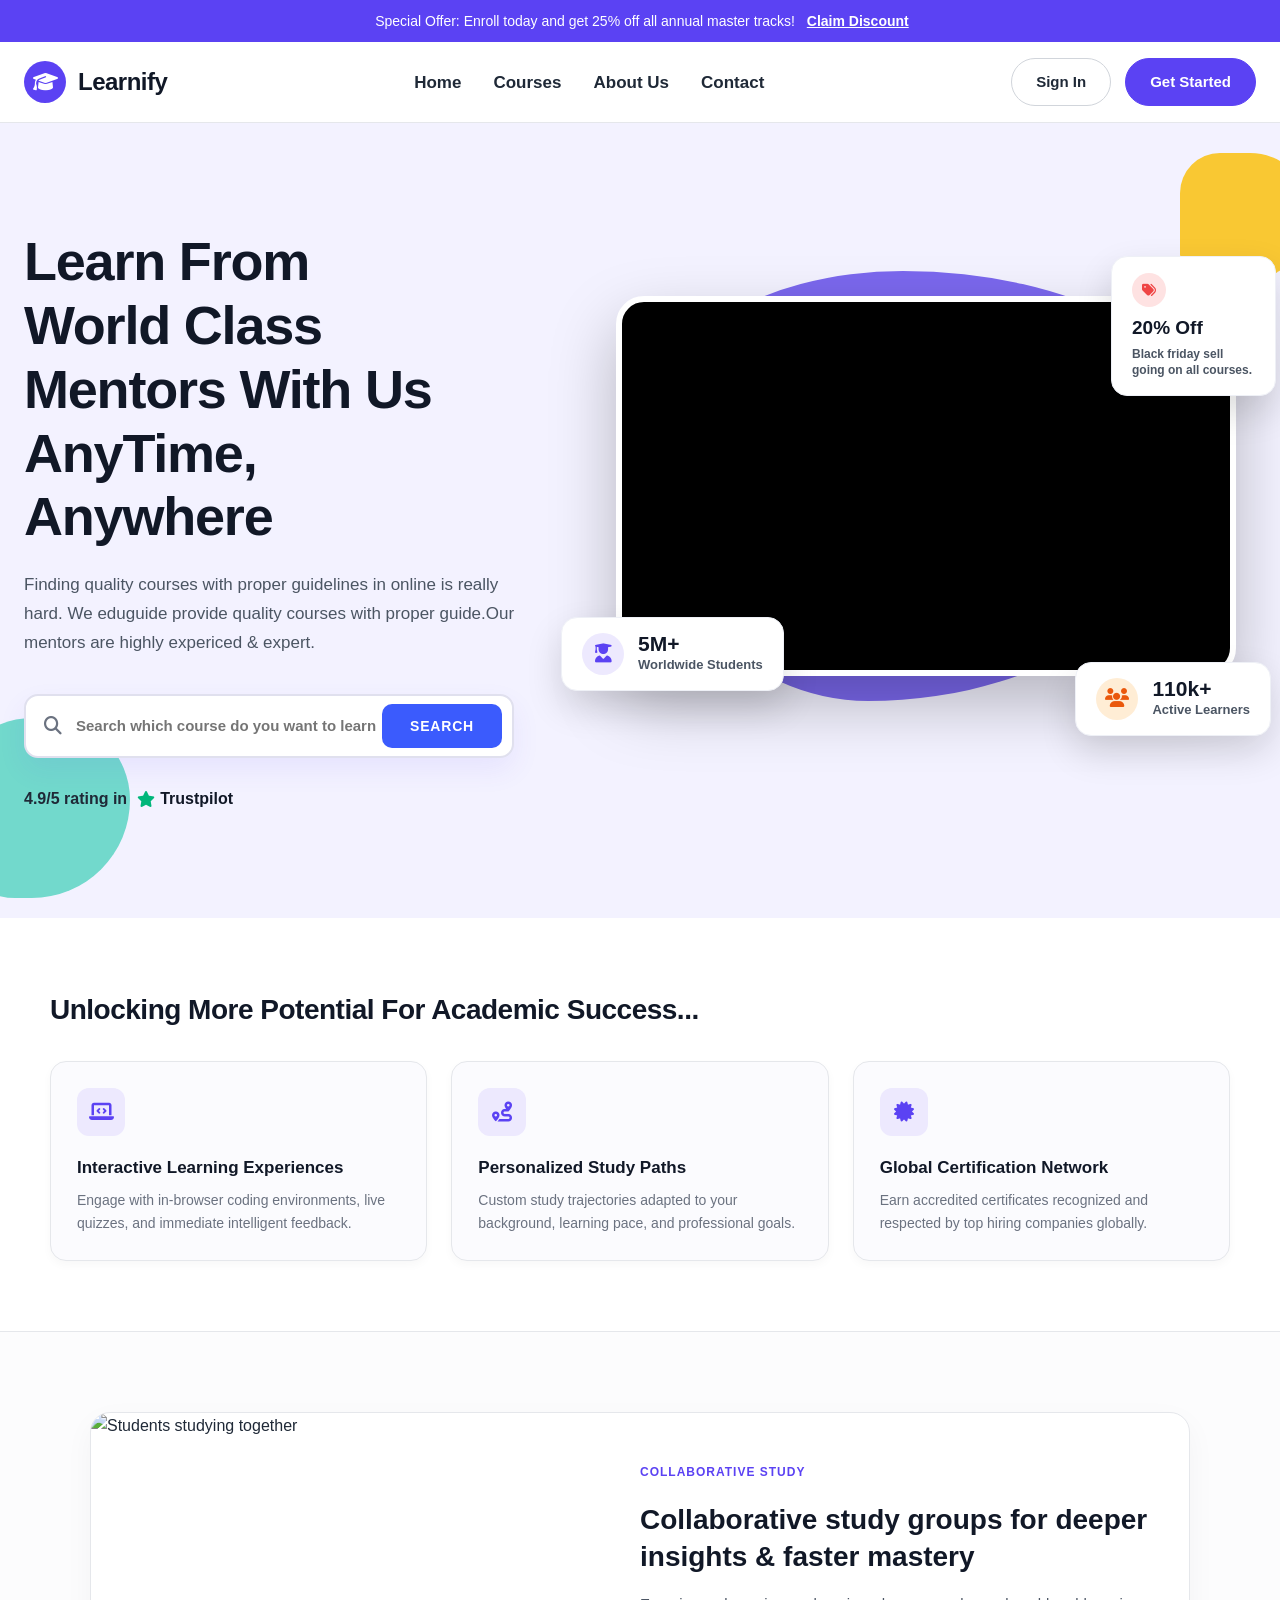
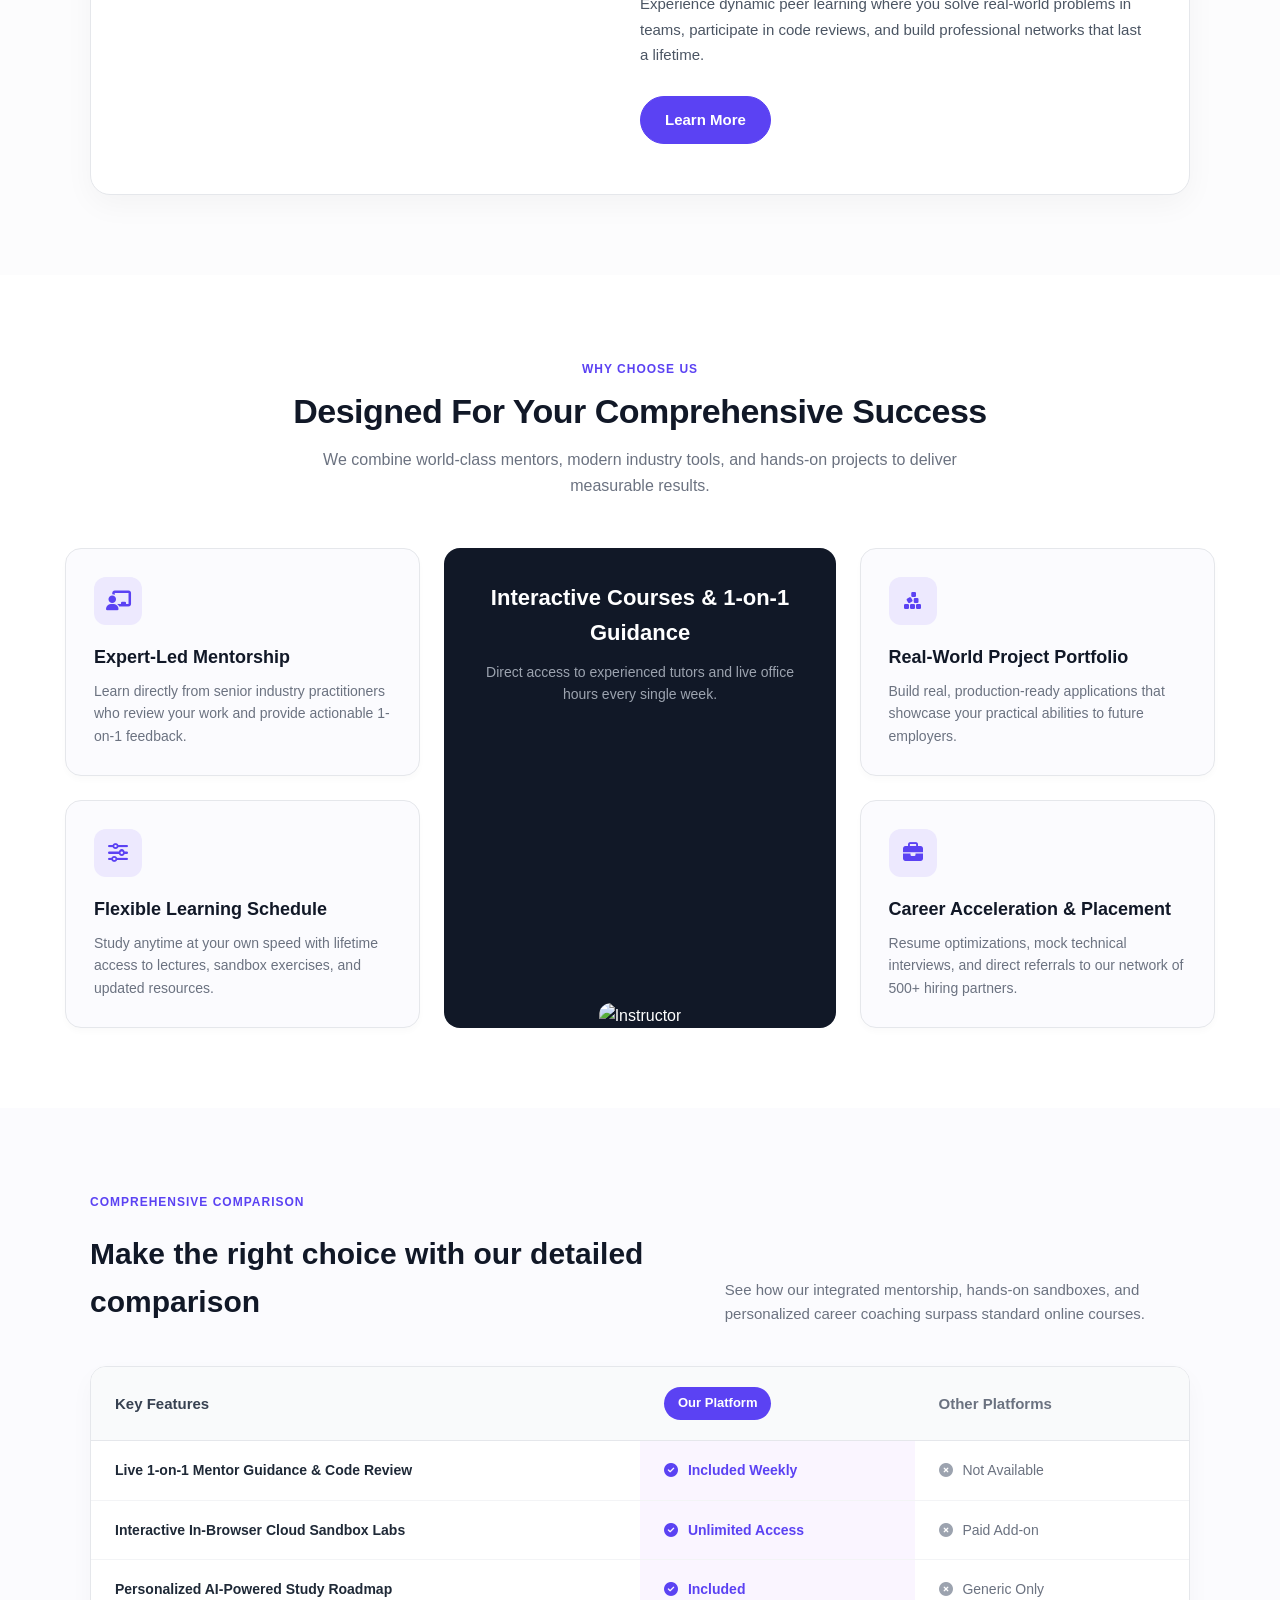
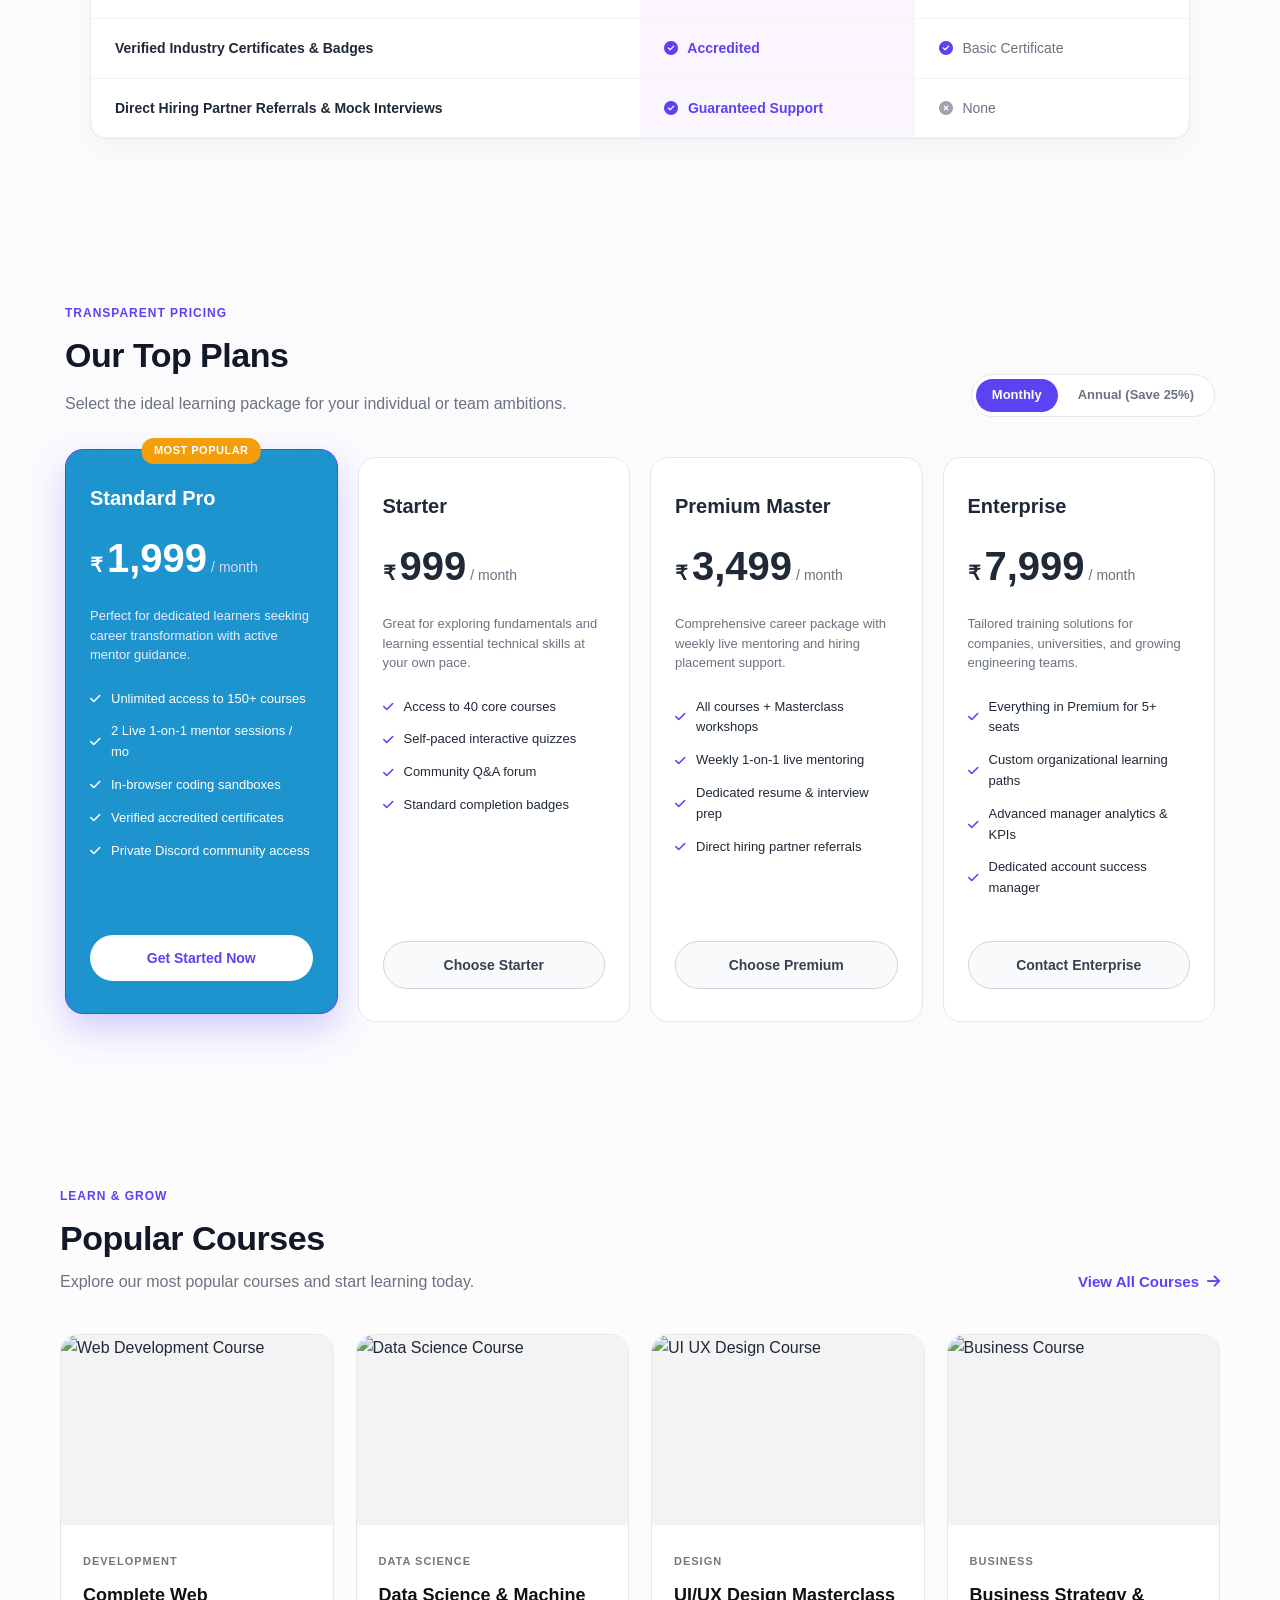
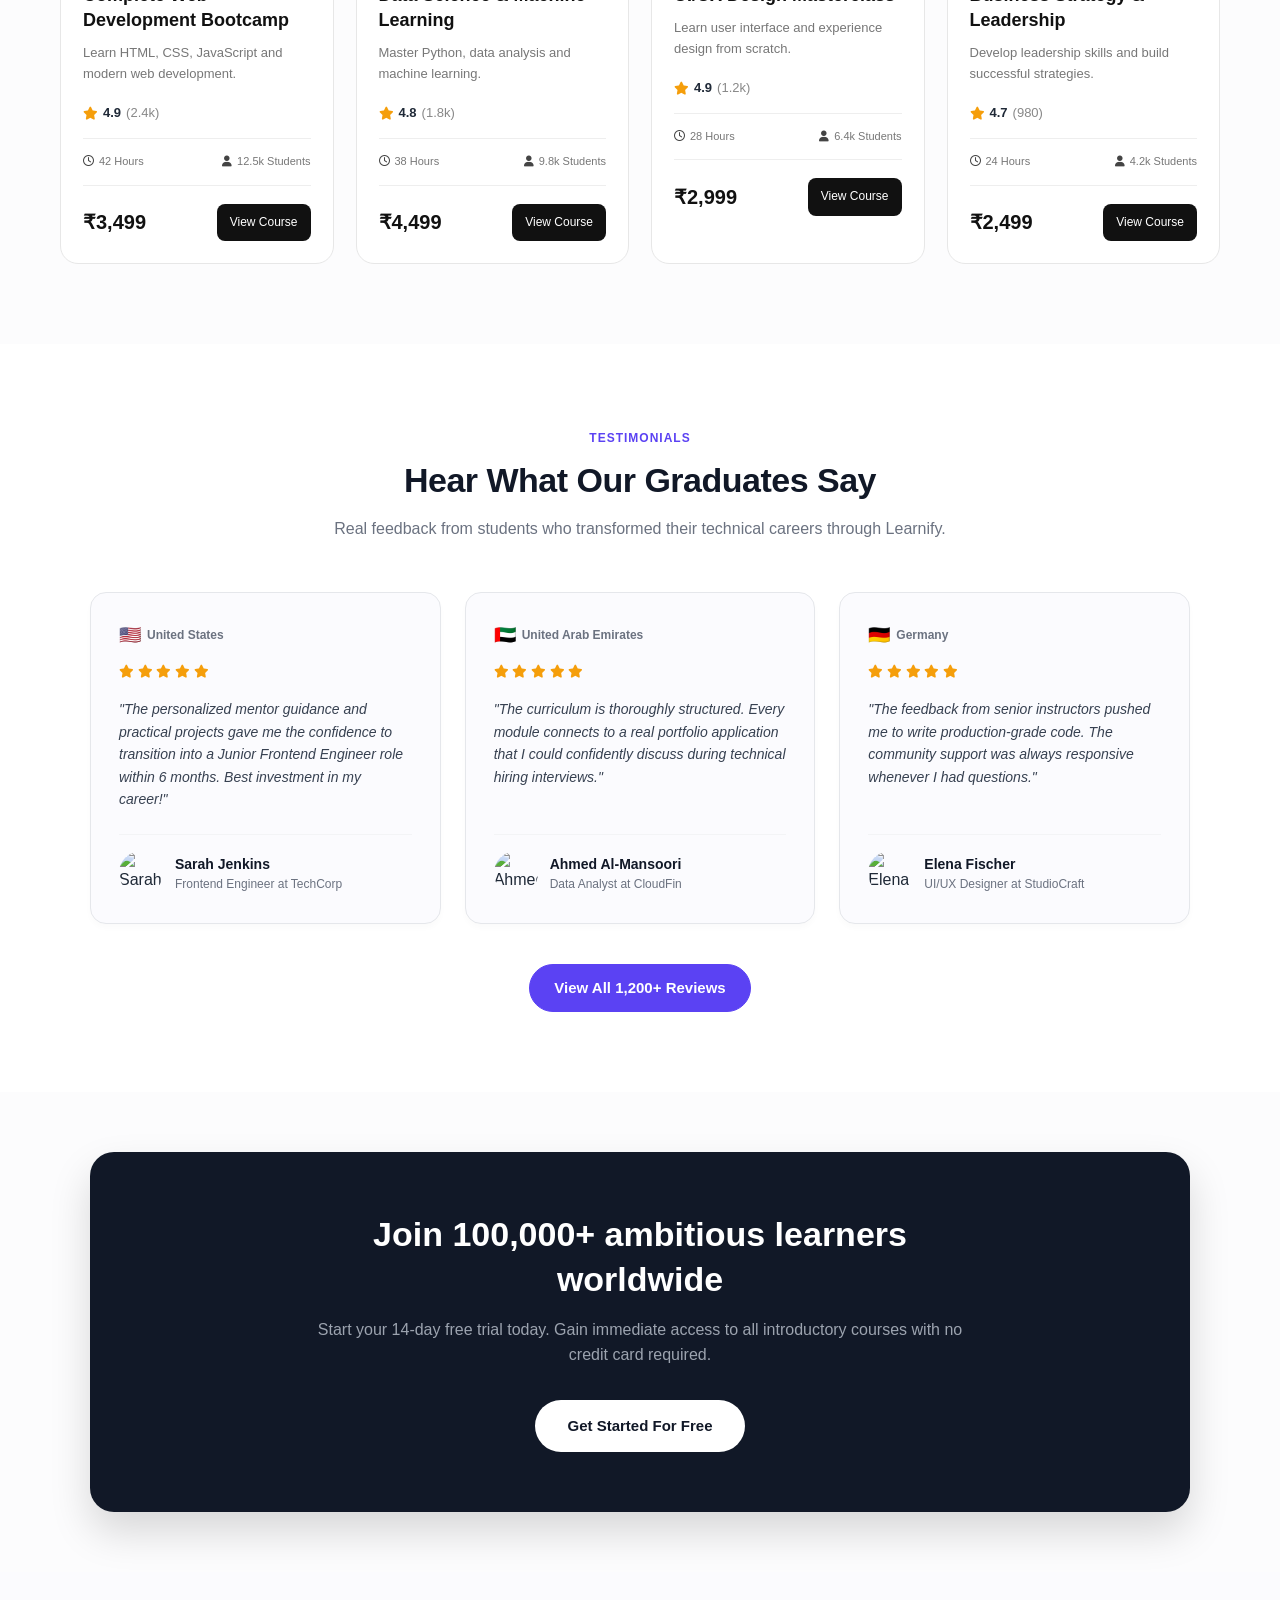
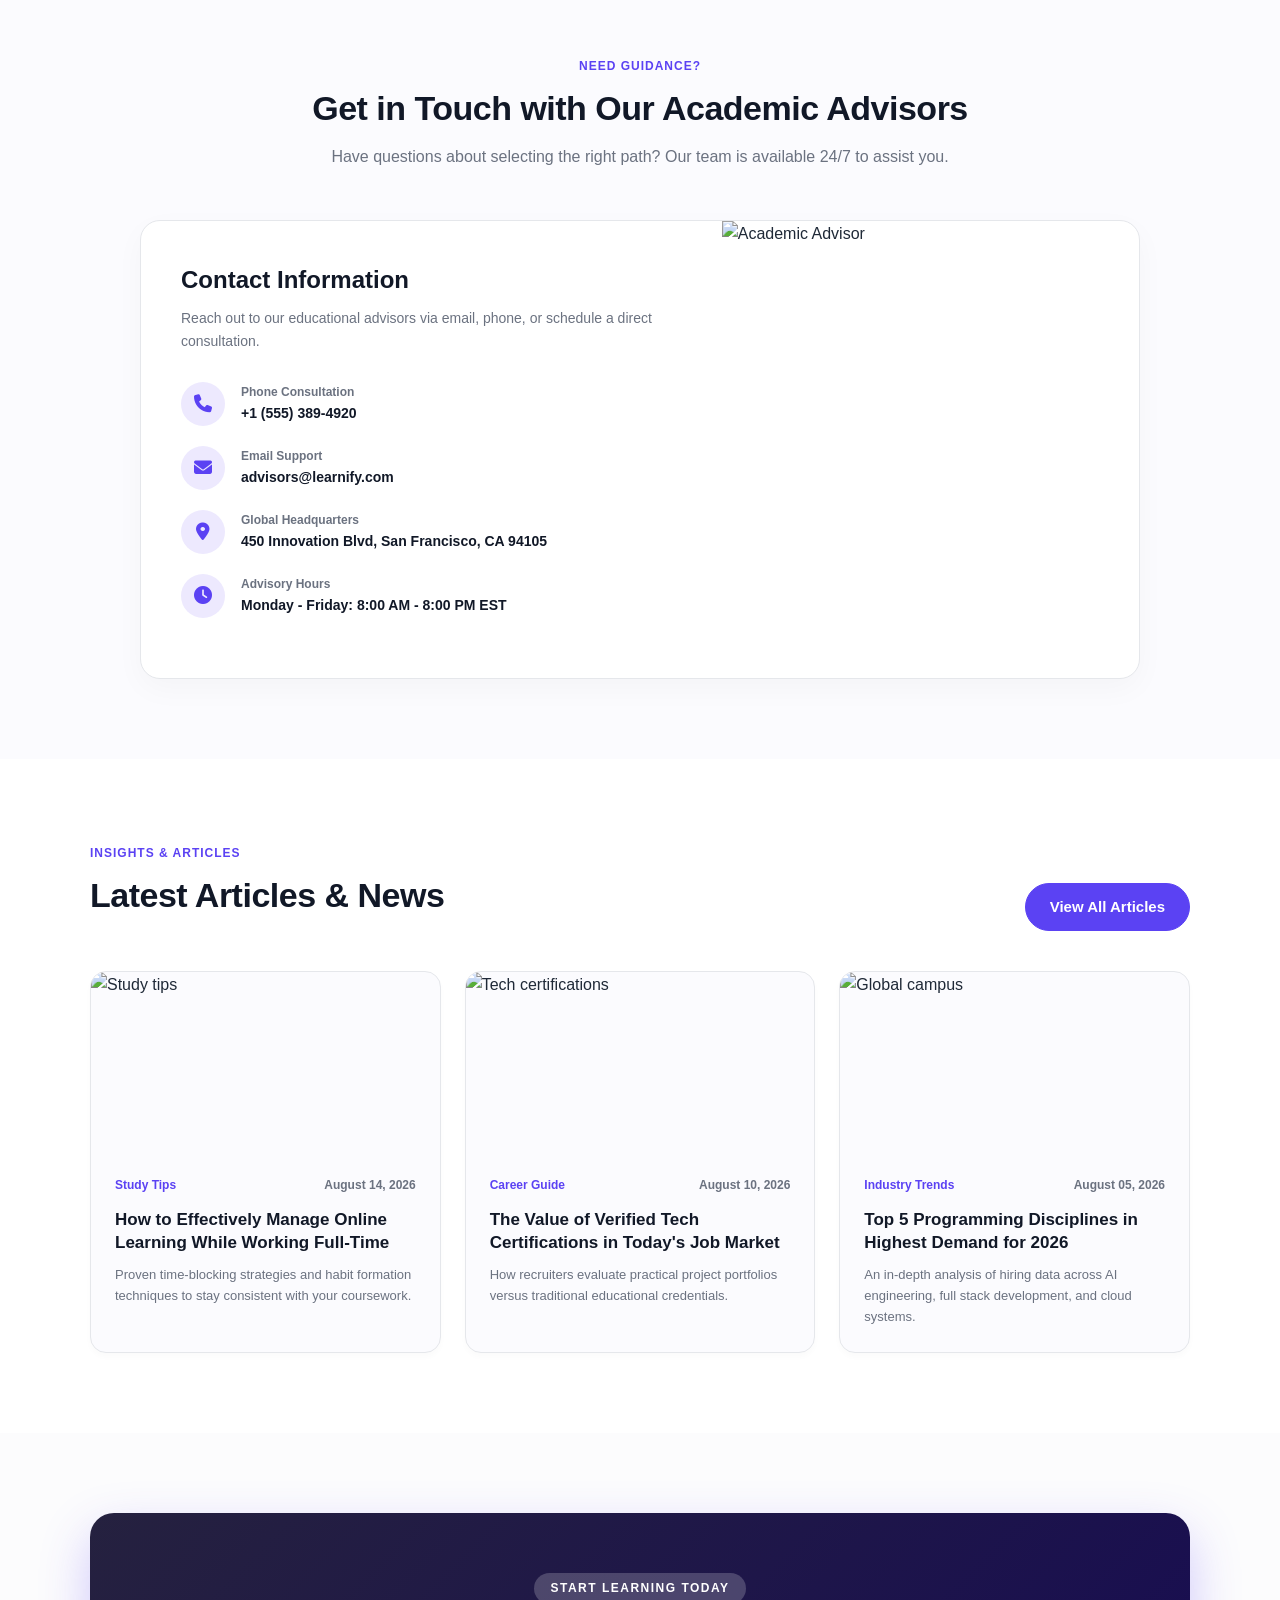
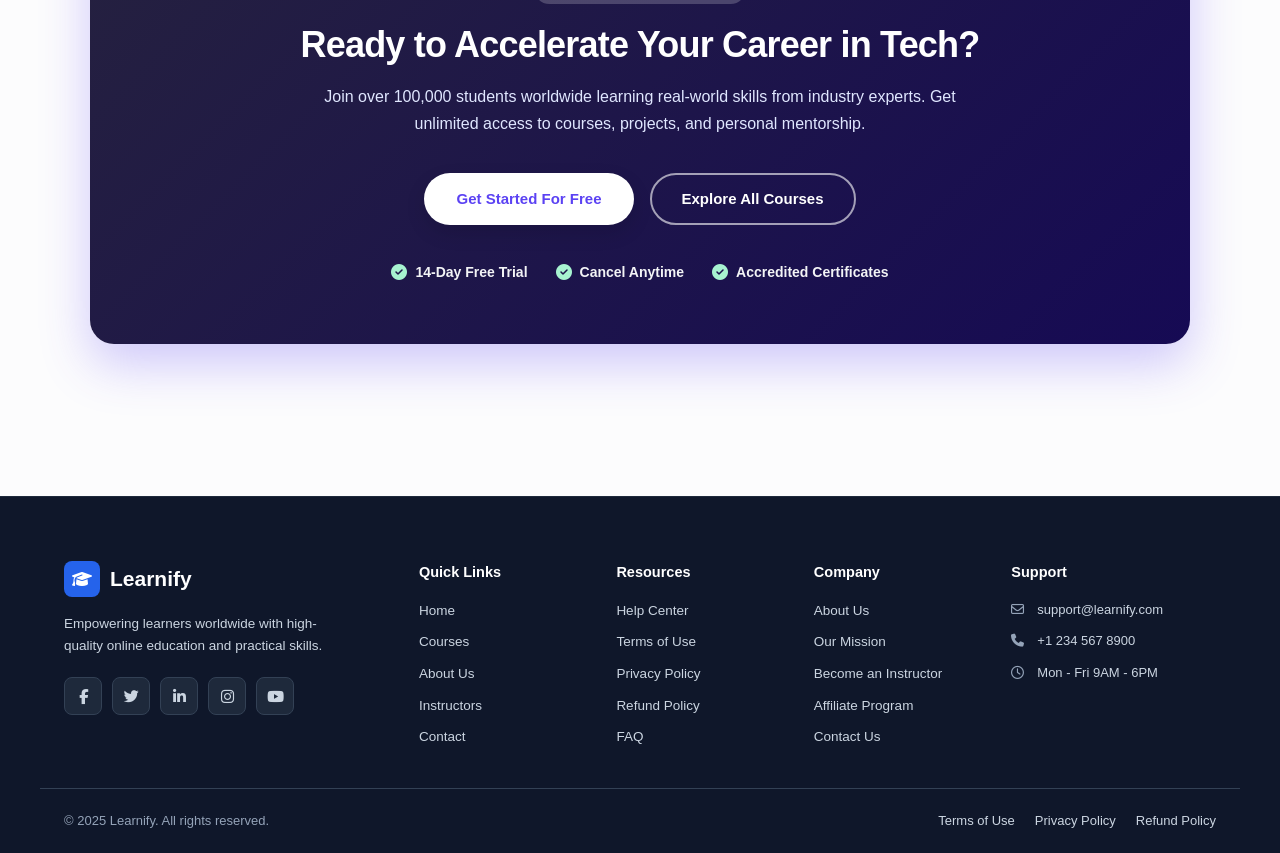
==== commit f51798f5: "refactor: clean up CSS by removing unused styles and commenting out opacity property" ====
--- a/index.html
+++ b/index.html
@@ -1,5 +1,6 @@
 <!DOCTYPE html>
 <html lang="en">
+
 <head>
     <meta charset="UTF-8">
     <meta name="viewport" content="width=device-width, initial-scale=1.0">
@@ -7,10 +8,12 @@
     <link rel="stylesheet" href="./style.css">
     <link rel="stylesheet" href="https://cdnjs.cloudflare.com/ajax/libs/font-awesome/6.5.1/css/all.min.css">
 </head>
+
 <body>
 
     <div class="announcement-bar">
-        <p><i class="fa-solid fa-sparkles"></i> Special Offer: Enroll today and get 25% off all annual master tracks! <a href="#pricing" class="announcement-link">Claim Discount</a></p>
+        <p><i class="fa-solid fa-sparkles"></i> Special Offer: Enroll today and get 25% off all annual master tracks! <a
+                href="#pricing" class="announcement-link">Claim Discount</a></p>
     </div>
 
     <header class="main-header">
@@ -51,13 +54,15 @@
                 </h1>
 
                 <p class="hero-subtitle">
-                    Finding quality courses with proper guidelines in online is really hard. We eduguide provide quality courses with proper guide.Our mentors are highly expericed & expert.
+                    Finding quality courses with proper guidelines in online is really hard. We eduguide provide quality
+                    courses with proper guide.Our mentors are highly expericed & expert.
                 </p>
 
                 <div class="hero-search-box">
                     <div class="search-input-wrapper">
                         <i class="fa-solid fa-magnifying-glass search-icon"></i>
-                        <input type="text" placeholder="Search which course do you want to learn" class="hero-search-input">
+                        <input type="text" placeholder="Search which course do you want to learn"
+                            class="hero-search-input">
                     </div>
                     <button type="button" class="hero-search-btn">SEARCH</button>
                 </div>
@@ -76,12 +81,9 @@
                     <div class="hero-purple-blob"></div>
 
                     <div class="hero-video-card">
-                        <iframe 
-                            class="hero-video-iframe" 
-                            src="https://www.youtube.com/embed/05vNyJBvDBQ" 
-                            title="Course Video Player" 
-                            frameborder="0" 
-                            allow="accelerometer; autoplay; clipboard-write; encrypted-media; gyroscope; picture-in-picture; web-share" 
+                        <iframe class="hero-video-iframe" src="https://www.youtube.com/embed/05vNyJBvDBQ"
+                            title="Course Video Player" frameborder="0"
+                            allow="accelerometer; autoplay; clipboard-write; encrypted-media; gyroscope; picture-in-picture; web-share"
                             allowfullscreen>
                         </iframe>
                     </div>
@@ -132,7 +134,8 @@
                         <i class="fa-solid fa-laptop-code"></i>
                     </div>
                     <h3 class="strip-card-title">Interactive Learning Experiences</h3>
-                    <p class="strip-card-desc">Engage with in-browser coding environments, live quizzes, and immediate intelligent feedback.</p>
+                    <p class="strip-card-desc">Engage with in-browser coding environments, live quizzes, and immediate
+                        intelligent feedback.</p>
                 </div>
 
                 <div class="strip-card">
@@ -140,7 +143,8 @@
                         <i class="fa-solid fa-route"></i>
                     </div>
                     <h3 class="strip-card-title">Personalized Study Paths</h3>
-                    <p class="strip-card-desc">Custom study trajectories adapted to your background, learning pace, and professional goals.</p>
+                    <p class="strip-card-desc">Custom study trajectories adapted to your background, learning pace, and
+                        professional goals.</p>
                 </div>
 
                 <div class="strip-card">
@@ -148,7 +152,8 @@
                         <i class="fa-solid fa-certificate"></i>
                     </div>
                     <h3 class="strip-card-title">Global Certification Network</h3>
-                    <p class="strip-card-desc">Earn accredited certificates recognized and respected by top hiring companies globally.</p>
+                    <p class="strip-card-desc">Earn accredited certificates recognized and respected by top hiring
+                        companies globally.</p>
                 </div>
             </div>
         </div>
@@ -158,13 +163,15 @@
         <div class="spotlight-container">
             <div class="spotlight-card">
                 <div class="spotlight-img-col">
-                    <img src="https://images.unsplash.com/photo-1522202176988-66273c2fd55f?auto=format&fit=crop&w=800&q=80" alt="Students studying together" class="spotlight-img">
+                    <img src="https://images.unsplash.com/photo-1522202176988-66273c2fd55f?auto=format&fit=crop&w=800&q=80"
+                        alt="Students studying together" class="spotlight-img">
                 </div>
                 <div class="spotlight-text-col">
                     <span class="section-tag">COLLABORATIVE STUDY</span>
                     <h2 class="spotlight-title">Collaborative study groups for deeper insights & faster mastery</h2>
                     <p class="spotlight-desc">
-                        Experience dynamic peer learning where you solve real-world problems in teams, participate in code reviews, and build professional networks that last a lifetime.
+                        Experience dynamic peer learning where you solve real-world problems in teams, participate in
+                        code reviews, and build professional networks that last a lifetime.
                     </p>
                     <a href="#programs" class="btn-solid">Learn More</a>
                 </div>
@@ -176,7 +183,8 @@
         <div class="section-header">
             <span class="section-tag">WHY CHOOSE US</span>
             <h2 class="section-title">Designed For Your Comprehensive Success</h2>
-            <p class="section-subtitle">We combine world-class mentors, modern industry tools, and hands-on projects to deliver measurable results.</p>
+            <p class="section-subtitle">We combine world-class mentors, modern industry tools, and hands-on projects to
+                deliver measurable results.</p>
         </div>
 
         <div class="why-grid-container">
@@ -186,7 +194,8 @@
                         <i class="fa-solid fa-chalkboard-user"></i>
                     </div>
                     <h3 class="why-card-title">Expert-Led Mentorship</h3>
-                    <p class="why-card-desc">Learn directly from senior industry practitioners who review your work and provide actionable 1-on-1 feedback.</p>
+                    <p class="why-card-desc">Learn directly from senior industry practitioners who review your work and
+                        provide actionable 1-on-1 feedback.</p>
                 </div>
 
                 <div class="why-card">
@@ -194,17 +203,20 @@
                         <i class="fa-solid fa-sliders"></i>
                     </div>
                     <h3 class="why-card-title">Flexible Learning Schedule</h3>
-                    <p class="why-card-desc">Study anytime at your own speed with lifetime access to lectures, sandbox exercises, and updated resources.</p>
-                </div>
-            </div>
-
-             
+                    <p class="why-card-desc">Study anytime at your own speed with lifetime access to lectures, sandbox
+                        exercises, and updated resources.</p>
+                </div>
+            </div>
+
+
             <div class="why-center-col">
                 <div class="why-dark-card">
                     <h3 class="why-dark-title">Interactive Courses & 1-on-1 Guidance</h3>
-                    <p class="why-dark-desc">Direct access to experienced tutors and live office hours every single week.</p>
+                    <p class="why-dark-desc">Direct access to experienced tutors and live office hours every single
+                        week.</p>
                     <div class="why-dark-img-wrap">
-                        <img src="https://yt3.googleusercontent.com/arHIKjc6JTqF_b4QJKPHhQC_Jr8q0XfI7LEpJ0-VuiI0ZRz9xFNz94TWl4CLOcozLx-iAhV_=s900-c-k-c0x00ffffff-no-rj" alt="Instructor" class="why-dark-img">
+                        <img src="https://yt3.googleusercontent.com/arHIKjc6JTqF_b4QJKPHhQC_Jr8q0XfI7LEpJ0-VuiI0ZRz9xFNz94TWl4CLOcozLx-iAhV_=s900-c-k-c0x00ffffff-no-rj"
+                            alt="Instructor" class="why-dark-img">
                     </div>
                 </div>
             </div>
@@ -215,7 +227,8 @@
                         <i class="fa-solid fa-cubes-stacked"></i>
                     </div>
                     <h3 class="why-card-title">Real-World Project Portfolio</h3>
-                    <p class="why-card-desc">Build real, production-ready applications that showcase your practical abilities to future employers.</p>
+                    <p class="why-card-desc">Build real, production-ready applications that showcase your practical
+                        abilities to future employers.</p>
                 </div>
 
                 <div class="why-card">
@@ -223,7 +236,8 @@
                         <i class="fa-solid fa-briefcase"></i>
                     </div>
                     <h3 class="why-card-title">Career Acceleration & Placement</h3>
-                    <p class="why-card-desc">Resume optimizations, mock technical interviews, and direct referrals to our network of 500+ hiring partners.</p>
+                    <p class="why-card-desc">Resume optimizations, mock technical interviews, and direct referrals to
+                        our network of 500+ hiring partners.</p>
                 </div>
             </div>
         </div>
@@ -236,8 +250,10 @@
                     <span class="section-tag">COMPREHENSIVE COMPARISON</span>
                     <h2>Make the right choice with our detailed comparison</h2>
                 </div>
+
                 <div class="comparison-intro-right">
-                    <p>See how our integrated mentorship, hands-on sandboxes, and personalized career coaching surpass standard online courses.</p>
+                    <p>See how our integrated mentorship, hands-on sandboxes, and personalized career coaching surpass
+                        standard online courses.</p>
                 </div>
             </div>
 
@@ -253,82 +269,50 @@
                         </tr>
                     </thead>
                     <tbody>
+
                         <tr>
                             <td class="feature-name">Live 1-on-1 Mentor Guidance & Code Review</td>
-                            <td class="cell-highlight"><i class="fa-solid fa-circle-check icon-check"></i> Included Weekly</td>
-                            <td class="cell-other"><i class="fa-solid fa-circle-xmark icon-cross"></i> Not Available</td>
+                            <td class="cell-highlight"><i class="fa-solid fa-circle-check icon-check"></i> Included
+                                Weekly</td>
+                            <td class="cell-other"><i class="fa-solid fa-circle-xmark icon-cross"></i> Not Available
+                            </td>
                         </tr>
+
                         <tr>
                             <td class="feature-name">Interactive In-Browser Cloud Sandbox Labs</td>
-                            <td class="cell-highlight"><i class="fa-solid fa-circle-check icon-check"></i> Unlimited Access</td>
+                            <td class="cell-highlight"><i class="fa-solid fa-circle-check icon-check"></i> Unlimited
+                                Access</td>
                             <td class="cell-other"><i class="fa-solid fa-circle-xmark icon-cross"></i> Paid Add-on</td>
                         </tr>
+
                         <tr>
                             <td class="feature-name">Personalized AI-Powered Study Roadmap</td>
                             <td class="cell-highlight"><i class="fa-solid fa-circle-check icon-check"></i> Included</td>
                             <td class="cell-other"><i class="fa-solid fa-circle-xmark icon-cross"></i> Generic Only</td>
                         </tr>
+
                         <tr>
                             <td class="feature-name">Verified Industry Certificates & Badges</td>
-                            <td class="cell-highlight"><i class="fa-solid fa-circle-check icon-check"></i> Accredited</td>
-                            <td class="cell-other"><i class="fa-solid fa-circle-check icon-check"></i> Basic Certificate</td>
+                            <td class="cell-highlight"><i class="fa-solid fa-circle-check icon-check"></i> Accredited
+                            </td>
+                            <td class="cell-other"><i class="fa-solid fa-circle-check icon-check"></i> Basic Certificate
+                            </td>
                         </tr>
+
                         <tr>
                             <td class="feature-name">Direct Hiring Partner Referrals & Mock Interviews</td>
-                            <td class="cell-highlight"><i class="fa-solid fa-circle-check icon-check"></i> Guaranteed Support</td>
+                            <td class="cell-highlight"><i class="fa-solid fa-circle-check icon-check"></i> Guaranteed
+                                Support</td>
                             <td class="cell-other"><i class="fa-solid fa-circle-xmark icon-cross"></i> None</td>
                         </tr>
+
                     </tbody>
                 </table>
             </div>
         </div>
     </section>
 
-    <section class="programs-section" id="programs">
-        <div class="section-header">
-            <span class="section-tag">GLOBAL REACH</span>
-            <h2 class="section-title">International Study Programs Available</h2>
-            <p class="section-subtitle">Access internationally recognized learning tracks aligned with regional tech industry standards.</p>
-        </div>
-
-        <div class="programs-grid">
-            <div class="program-card">
-                <div class="flag-icon-box">
-                    <span class="flag-emoji">🇺🇸</span>
-                </div>
-                <h3 class="program-card-title">United States Track</h3>
-                <p class="program-card-desc">Silicon Valley aligned curriculum focusing on modern cloud architecture, scalable engineering, and startup leadership.</p>
-                <div class="program-stats">
-                    <span><i class="fa-solid fa-users"></i> 18,400+ Students</span>
-                    <span><i class="fa-solid fa-star"></i> 4.9 Rating</span>
-                </div>
-            </div>
-
-            <div class="program-card">
-                <div class="flag-icon-box">
-                    <span class="flag-emoji">🇫🇷</span>
-                </div>
-                <h3 class="program-card-title">European Track</h3>
-                <p class="program-card-desc">Accredited engineering standards focusing on rigorous software architecture, data privacy regulations, and fintech.</p>
-                <div class="program-stats">
-                    <span><i class="fa-solid fa-users"></i> 14,200+ Students</span>
-                    <span><i class="fa-solid fa-star"></i> 4.8 Rating</span>
-                </div>
-            </div>
-
-            <div class="program-card">
-                <div class="flag-icon-box">
-                    <span class="flag-emoji">🇩🇪</span>
-                </div>
-                <h3 class="program-card-title">German Tech Track</h3>
-                <p class="program-card-desc">Industry-standard dual-education models covering robotics, industrial IoT, embedded systems, and enterprise design.</p>
-                <div class="program-stats">
-                    <span><i class="fa-solid fa-users"></i> 11,800+ Students</span>
-                    <span><i class="fa-solid fa-star"></i> 4.9 Rating</span>
-                </div>
-            </div>
-        </div>
-    </section>
+
 
     <section class="pricing-section" id="pricing">
         <div class="pricing-header-row">
@@ -354,7 +338,8 @@
                     <span class="amount">1,999</span>
                     <span class="period">/ month</span>
                 </div>
-                <p class="plan-summary">Perfect for dedicated learners seeking career transformation with active mentor guidance.</p>
+                <p class="plan-summary">Perfect for dedicated learners seeking career transformation with active mentor
+                    guidance.</p>
                 <ul class="plan-features-list">
                     <li><i class="fa-solid fa-check"></i> Unlimited access to 150+ courses</li>
                     <li><i class="fa-solid fa-check"></i> 2 Live 1-on-1 mentor sessions / mo</li>
@@ -372,7 +357,8 @@
                     <span class="amount">999</span>
                     <span class="period">/ month</span>
                 </div>
-                <p class="plan-summary">Great for exploring fundamentals and learning essential technical skills at your own pace.</p>
+                <p class="plan-summary">Great for exploring fundamentals and learning essential technical skills at your
+                    own pace.</p>
                 <ul class="plan-features-list">
                     <li><i class="fa-solid fa-check"></i> Access to 40 core courses</li>
                     <li><i class="fa-solid fa-check"></i> Self-paced interactive quizzes</li>
@@ -389,7 +375,8 @@
                     <span class="amount">3,499</span>
                     <span class="period">/ month</span>
                 </div>
-                <p class="plan-summary">Comprehensive career package with weekly live mentoring and hiring placement support.</p>
+                <p class="plan-summary">Comprehensive career package with weekly live mentoring and hiring placement
+                    support.</p>
                 <ul class="plan-features-list">
                     <li><i class="fa-solid fa-check"></i> All courses + Masterclass workshops</li>
                     <li><i class="fa-solid fa-check"></i> Weekly 1-on-1 live mentoring</li>
@@ -406,7 +393,8 @@
                     <span class="amount">7,999</span>
                     <span class="period">/ month</span>
                 </div>
-                <p class="plan-summary">Tailored training solutions for companies, universities, and growing engineering teams.</p>
+                <p class="plan-summary">Tailored training solutions for companies, universities, and growing engineering
+                    teams.</p>
                 <ul class="plan-features-list">
                     <li><i class="fa-solid fa-check"></i> Everything in Premium for 5+ seats</li>
                     <li><i class="fa-solid fa-check"></i> Custom organizational learning paths</li>
@@ -440,7 +428,8 @@
             <div class="course-card">
 
                 <div class="course-image">
-                    <img src="https://images.unsplash.com/photo-1587620962725-abab7fe55159?q=80&w=800&auto=format&fit=crop" alt="Web Development Course">
+                    <img src="https://images.unsplash.com/photo-1587620962725-abab7fe55159?q=80&w=800&auto=format&fit=crop"
+                        alt="Web Development Course">
 
                     <span class="course-badge">Bestseller</span>
                 </div>
@@ -486,7 +475,8 @@
             <div class="course-card">
 
                 <div class="course-image">
-                    <img src="https://images.unsplash.com/photo-1551288049-bebda4e38f71?q=80&w=800&auto=format&fit=crop" alt="Data Science Course">
+                    <img src="https://images.unsplash.com/photo-1551288049-bebda4e38f71?q=80&w=800&auto=format&fit=crop"
+                        alt="Data Science Course">
 
                     <span class="course-badge">Popular</span>
                 </div>
@@ -534,7 +524,8 @@
             <div class="course-card">
 
                 <div class="course-image">
-                    <img src="https://images.unsplash.com/photo-1581291518857-4e27b48ff24e?q=80&w=800&auto=format&fit=crop" alt="UI UX Design Course">
+                    <img src="https://images.unsplash.com/photo-1581291518857-4e27b48ff24e?q=80&w=800&auto=format&fit=crop"
+                        alt="UI UX Design Course">
 
                     <span class="course-badge">New</span>
                 </div>
@@ -582,7 +573,8 @@
             <div class="course-card">
 
                 <div class="course-image">
-                    <img src="https://images.unsplash.com/photo-1460925895917-afdab827c52f?q=80&w=800&auto=format&fit=crop" alt="Business Course">
+                    <img src="https://images.unsplash.com/photo-1460925895917-afdab827c52f?q=80&w=800&auto=format&fit=crop"
+                        alt="Business Course">
 
                     <span class="course-badge">Trending</span>
                 </div>
@@ -635,7 +627,8 @@
         <div class="section-header">
             <span class="section-tag">TESTIMONIALS</span>
             <h2 class="section-title">Hear What Our Graduates Say</h2>
-            <p class="section-subtitle">Real feedback from students who transformed their technical careers through Learnify.</p>
+            <p class="section-subtitle">Real feedback from students who transformed their technical careers through
+                Learnify.</p>
         </div>
 
         <div class="testimonials-grid">
@@ -652,10 +645,12 @@
                     <i class="fa-solid fa-star"></i>
                 </div>
                 <p class="testimonial-quote">
-                    "The personalized mentor guidance and practical projects gave me the confidence to transition into a Junior Frontend Engineer role within 6 months. Best investment in my career!"
+                    "The personalized mentor guidance and practical projects gave me the confidence to transition into a
+                    Junior Frontend Engineer role within 6 months. Best investment in my career!"
                 </p>
                 <div class="student-profile">
-                    <img src="https://images.unsplash.com/photo-1494790108377-be9c29b29330?auto=format&fit=crop&w=150&q=80" alt="Sarah Jenkins" class="student-avatar">
+                    <img src="https://images.unsplash.com/photo-1494790108377-be9c29b29330?auto=format&fit=crop&w=150&q=80"
+                        alt="Sarah Jenkins" class="student-avatar">
                     <div class="student-details">
                         <div class="student-name">Sarah Jenkins</div>
                         <div class="student-role">Frontend Engineer at TechCorp</div>
@@ -676,10 +671,12 @@
                     <i class="fa-solid fa-star"></i>
                 </div>
                 <p class="testimonial-quote">
-                    "The curriculum is thoroughly structured. Every module connects to a real portfolio application that I could confidently discuss during technical hiring interviews."
+                    "The curriculum is thoroughly structured. Every module connects to a real portfolio application that
+                    I could confidently discuss during technical hiring interviews."
                 </p>
                 <div class="student-profile">
-                    <img src="https://images.unsplash.com/photo-1507003211169-0a1dd7228f2d?auto=format&fit=crop&w=150&q=80" alt="Ahmed Al-Mansoori" class="student-avatar">
+                    <img src="https://images.unsplash.com/photo-1507003211169-0a1dd7228f2d?auto=format&fit=crop&w=150&q=80"
+                        alt="Ahmed Al-Mansoori" class="student-avatar">
                     <div class="student-details">
                         <div class="student-name">Ahmed Al-Mansoori</div>
                         <div class="student-role">Data Analyst at CloudFin</div>
@@ -700,10 +697,12 @@
                     <i class="fa-solid fa-star"></i>
                 </div>
                 <p class="testimonial-quote">
-                    "The feedback from senior instructors pushed me to write production-grade code. The community support was always responsive whenever I had questions."
+                    "The feedback from senior instructors pushed me to write production-grade code. The community
+                    support was always responsive whenever I had questions."
                 </p>
                 <div class="student-profile">
-                    <img src="https://images.unsplash.com/photo-1573496359142-b8d87734a5a2?auto=format&fit=crop&w=150&q=80" alt="Elena Fischer" class="student-avatar">
+                    <img src="https://images.unsplash.com/photo-1573496359142-b8d87734a5a2?auto=format&fit=crop&w=150&q=80"
+                        alt="Elena Fischer" class="student-avatar">
                     <div class="student-details">
                         <div class="student-name">Elena Fischer</div>
                         <div class="student-role">UI/UX Designer at StudioCraft</div>
@@ -721,7 +720,8 @@
         <div class="dark-banner-box">
             <div class="dark-banner-content">
                 <h2 class="dark-banner-title">Join 100,000+ ambitious learners worldwide</h2>
-                <p class="dark-banner-subtitle">Start your 14-day free trial today. Gain immediate access to all introductory courses with no credit card required.</p>
+                <p class="dark-banner-subtitle">Start your 14-day free trial today. Gain immediate access to all
+                    introductory courses with no credit card required.</p>
                 <a href="#pricing" class="btn-white-pill">Get Started For Free</a>
             </div>
         </div>
@@ -731,14 +731,16 @@
         <div class="section-header">
             <span class="section-tag">NEED GUIDANCE?</span>
             <h2 class="section-title">Get in Touch with Our Academic Advisors</h2>
-            <p class="section-subtitle">Have questions about selecting the right path? Our team is available 24/7 to assist you.</p>
+            <p class="section-subtitle">Have questions about selecting the right path? Our team is available 24/7 to
+                assist you.</p>
         </div>
 
         <div class="contact-container">
             <div class="contact-card">
                 <div class="contact-info-col">
                     <h3 class="contact-card-heading">Contact Information</h3>
-                    <p class="contact-card-subheading">Reach out to our educational advisors via email, phone, or schedule a direct consultation.</p>
+                    <p class="contact-card-subheading">Reach out to our educational advisors via email, phone, or
+                        schedule a direct consultation.</p>
 
                     <div class="contact-item">
                         <div class="contact-icon-circle">
@@ -782,7 +784,8 @@
                 </div>
 
                 <div class="contact-image-col">
-                    <img src="https://assets-main.planify.in/media/images/documents/Screenshot_2024-10-21_152146.webp" alt="Academic Advisor" class="contact-advisor-img">
+                    <img src="https://assets-main.planify.in/media/images/documents/Screenshot_2024-10-21_152146.webp"
+                        alt="Academic Advisor" class="contact-advisor-img">
                 </div>
             </div>
         </div>
@@ -802,7 +805,8 @@
         <div class="news-grid">
             <div class="news-card">
                 <div class="news-img-box">
-                    <img src="https://images.unsplash.com/photo-1523240795612-9a054b0db644?auto=format&fit=crop&w=600&q=80" alt="Study tips" class="news-img">
+                    <img src="https://images.unsplash.com/photo-1523240795612-9a054b0db644?auto=format&fit=crop&w=600&q=80"
+                        alt="Study tips" class="news-img">
                 </div>
                 <div class="news-content">
                     <div class="news-meta">
@@ -810,13 +814,15 @@
                         <span class="news-date">August 14, 2026</span>
                     </div>
                     <h3 class="news-title">How to Effectively Manage Online Learning While Working Full-Time</h3>
-                    <p class="news-snippet">Proven time-blocking strategies and habit formation techniques to stay consistent with your coursework.</p>
+                    <p class="news-snippet">Proven time-blocking strategies and habit formation techniques to stay
+                        consistent with your coursework.</p>
                 </div>
             </div>
 
             <div class="news-card">
                 <div class="news-img-box">
-                    <img src="https://images.unsplash.com/photo-1531482615713-2afd69097998?auto=format&fit=crop&w=600&q=80" alt="Tech certifications" class="news-img">
+                    <img src="https://images.unsplash.com/photo-1531482615713-2afd69097998?auto=format&fit=crop&w=600&q=80"
+                        alt="Tech certifications" class="news-img">
                 </div>
                 <div class="news-content">
                     <div class="news-meta">
@@ -824,13 +830,15 @@
                         <span class="news-date">August 10, 2026</span>
                     </div>
                     <h3 class="news-title">The Value of Verified Tech Certifications in Today's Job Market</h3>
-                    <p class="news-snippet">How recruiters evaluate practical project portfolios versus traditional educational credentials.</p>
+                    <p class="news-snippet">How recruiters evaluate practical project portfolios versus traditional
+                        educational credentials.</p>
                 </div>
             </div>
 
             <div class="news-card">
                 <div class="news-img-box">
-                    <img src="https://images.unsplash.com/photo-1524178232363-1fb2b075b655?auto=format&fit=crop&w=600&q=80" alt="Global campus" class="news-img">
+                    <img src="https://images.unsplash.com/photo-1524178232363-1fb2b075b655?auto=format&fit=crop&w=600&q=80"
+                        alt="Global campus" class="news-img">
                 </div>
                 <div class="news-content">
                     <div class="news-meta">
@@ -838,7 +846,8 @@
                         <span class="news-date">August 05, 2026</span>
                     </div>
                     <h3 class="news-title">Top 5 Programming Disciplines in Highest Demand for 2026</h3>
-                    <p class="news-snippet">An in-depth analysis of hiring data across AI engineering, full stack development, and cloud systems.</p>
+                    <p class="news-snippet">An in-depth analysis of hiring data across AI engineering, full stack
+                        development, and cloud systems.</p>
                 </div>
             </div>
         </div>
@@ -850,7 +859,8 @@
                 <span class="cta-tag">START LEARNING TODAY</span>
                 <h2 class="cta-title">Ready to Accelerate Your Career in Tech?</h2>
                 <p class="cta-desc">
-                    Join over 100,000 students worldwide learning real-world skills from industry experts. Get unlimited access to courses, projects, and personal mentorship.
+                    Join over 100,000 students worldwide learning real-world skills from industry experts. Get unlimited
+                    access to courses, projects, and personal mentorship.
                 </p>
 
                 <div class="cta-buttons">
@@ -929,6 +939,8 @@
 
             </div>
 
+            
+
             <div class="footer-column">
 
                 <h3>Quick Links</h3>
@@ -1005,4 +1017,5 @@
     </footer>
 
 </body>
-</html>
+
+</html>
--- a/style.css
+++ b/style.css
@@ -191,7 +191,7 @@
     background-color: #72d9cc;
     border-radius: 50% 50% 60% 40%;
     z-index: 1;
-    opacity: 0.9;
+    /* opacity: 0.9; */
 }
 
 .blob-yellow-right {
@@ -859,74 +859,6 @@
 .icon-cross {
     color: #9ca3af;
     margin-right: 6px;
-}
-
-.programs-section {
-    padding: 80px 20px;
-    background-color: #ffffff;
-}
-
-.programs-grid {
-    max-width: 1100px;
-    margin: 0 auto;
-    display: flex;
-    gap: 24px;
-}
-
-.program-card {
-    flex: 1;
-    background-color: #fbfbfe;
-    border: 1px solid #e5e7eb;
-    border-radius: 16px;
-    padding: 32px 24px;
-    text-align: center;
-    box-shadow: 0 4px 6px rgba(0, 0, 0, 0.02);
-    transition: transform .3s ease, box-shadow .3s ease;
-}
-
-.program-card:hover {
-    transform: translateY(-6px);
-    box-shadow: 0 15px 35px rgba(0, 0, 0, 0.08);
-}
-
-.flag-icon-box {
-    width: 64px;
-    height: 64px;
-    background-color: #ffffff;
-    border: 1px solid #e5e7eb;
-    border-radius: 50%;
-    margin: 0 auto 20px auto;
-    display: flex;
-    align-items: center;
-    justify-content: center;
-}
-
-.flag-emoji {
-    font-size: 32px;
-}
-
-.program-card-title {
-    font-size: 20px;
-    font-weight: 700;
-    color: #111827;
-    margin-bottom: 12px;
-}
-
-.program-card-desc {
-    font-size: 14px;
-    color: #6b7280;
-    line-height: 1.6;
-    margin-bottom: 24px;
-}
-
-.program-stats {
-    display: flex;
-    justify-content: space-between;
-    border-top: 1px solid #f3f4f6;
-    padding-top: 16px;
-    font-size: 12px;
-    font-weight: 600;
-    color: #4b5563;
 }
 
 .pricing-section {
@@ -1804,11 +1736,6 @@
   padding: 0;
 }
 
-.social-icons a i::before {
-  display: inline-block;
-  line-height: 1;
-  vertical-align: 0;
-}
 
 .social-icons a:hover {
   background-color: #111;
@@ -1910,10 +1837,6 @@
 .footer-bottom a:hover {
   color: #60A5FA;
 }
-
-/* ==========================================================================
-   Responsive Breakpoints System (style.css)
-   ========================================================================== */
 
 /* ---------------- Tablet & Medium Screens (<= 1024px) ---------------- */
 @media (max-width: 1024px) {
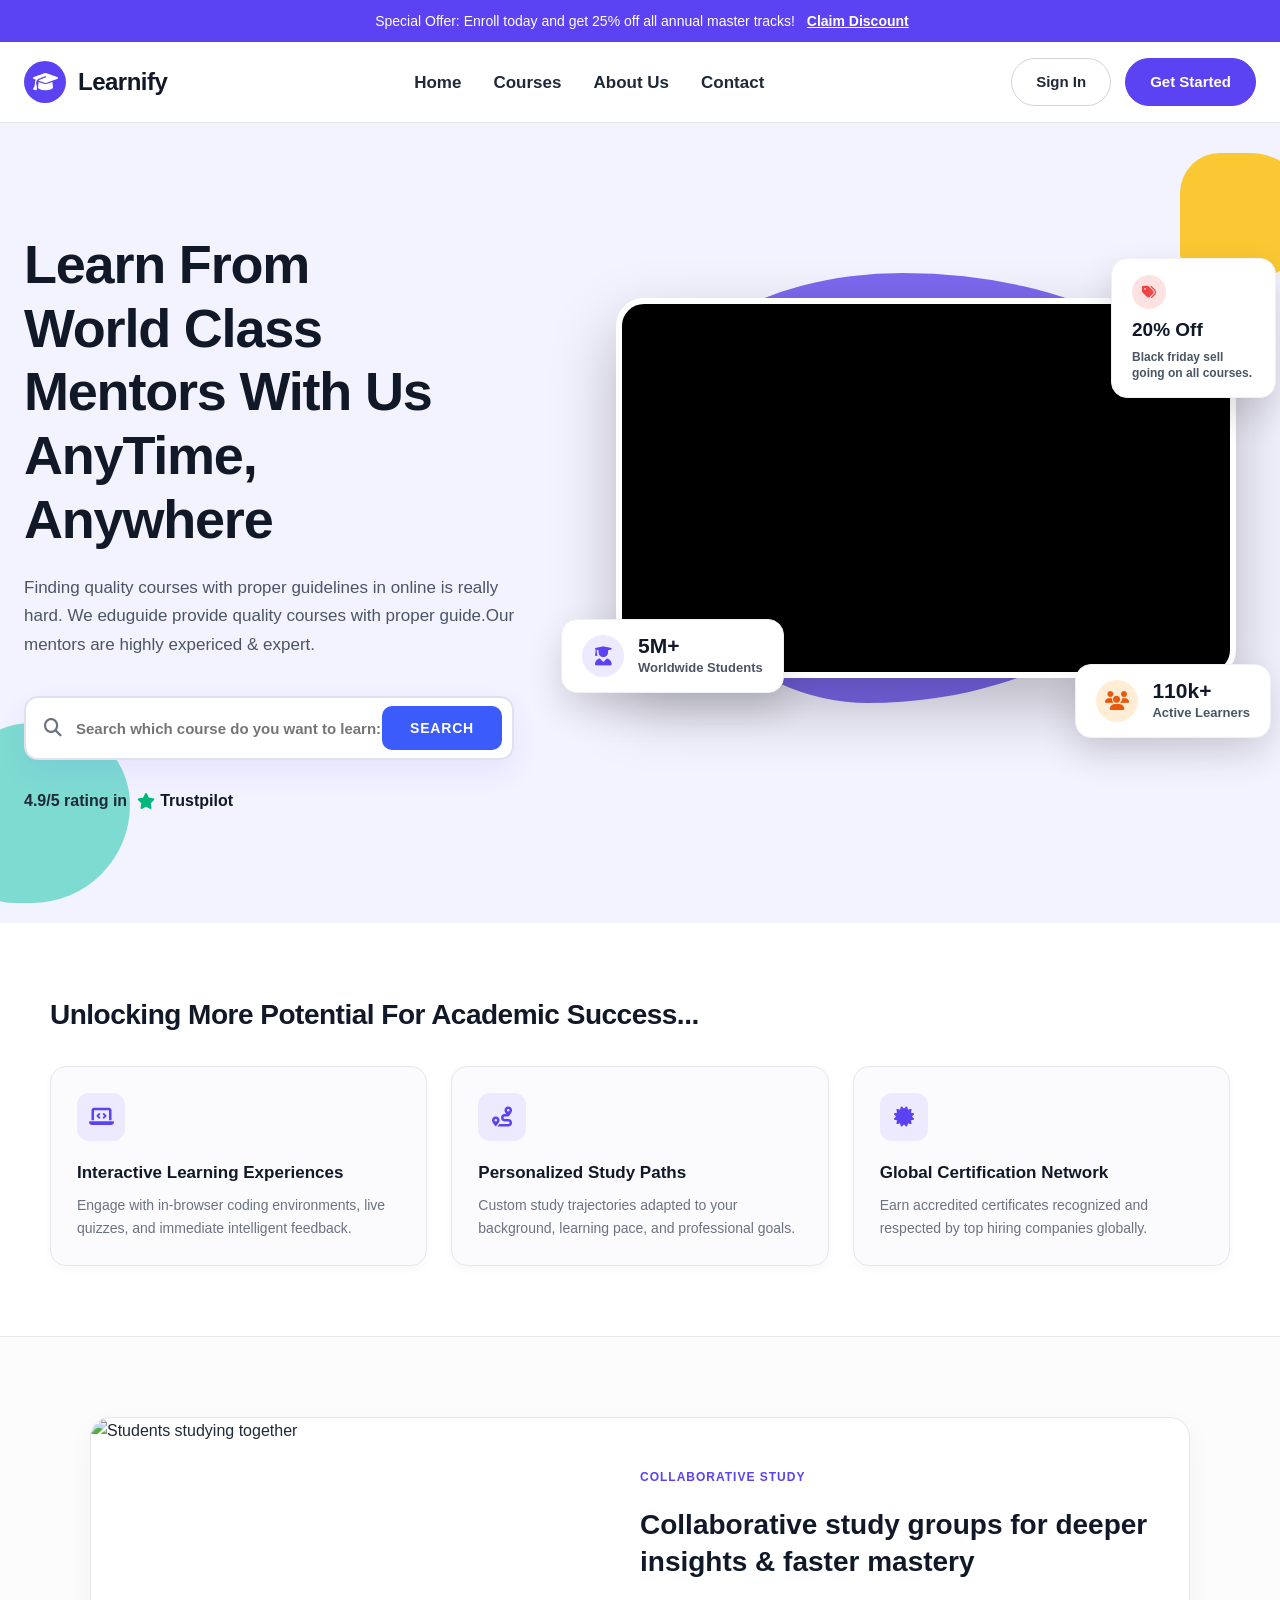
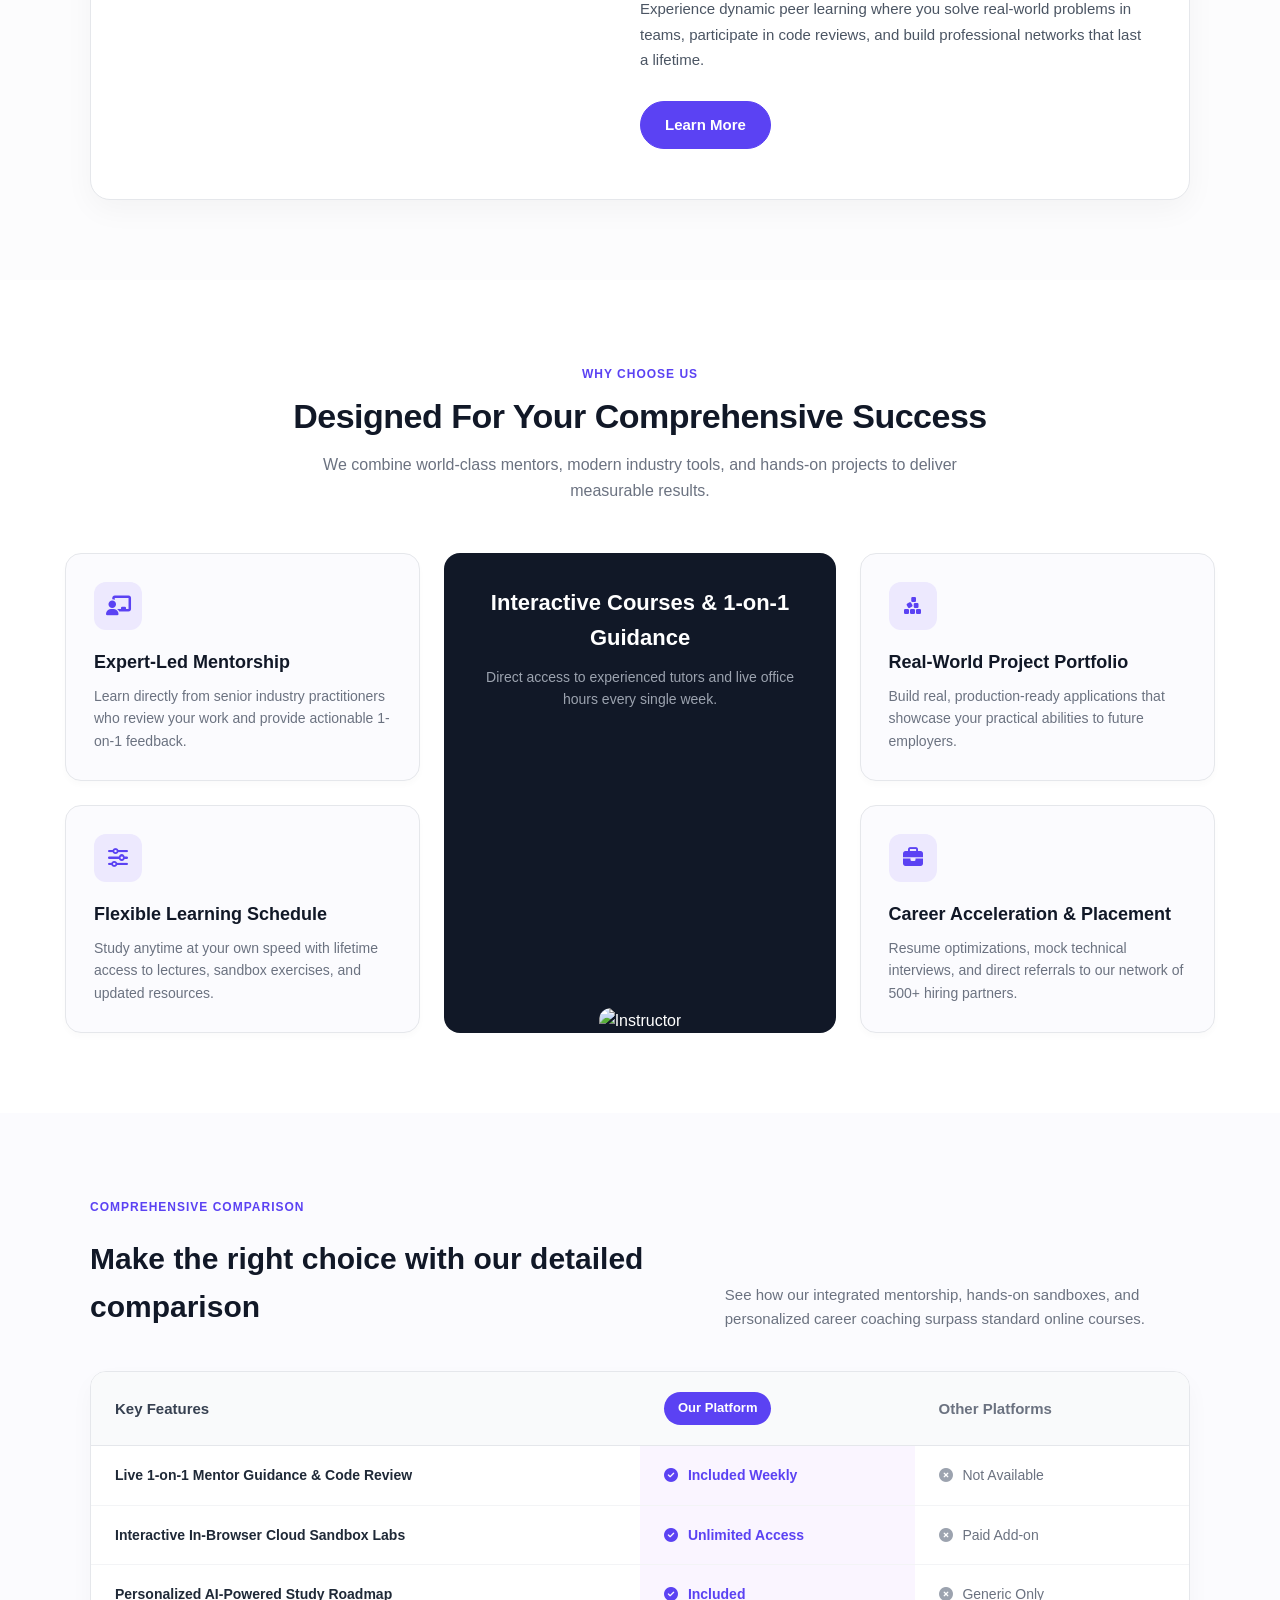
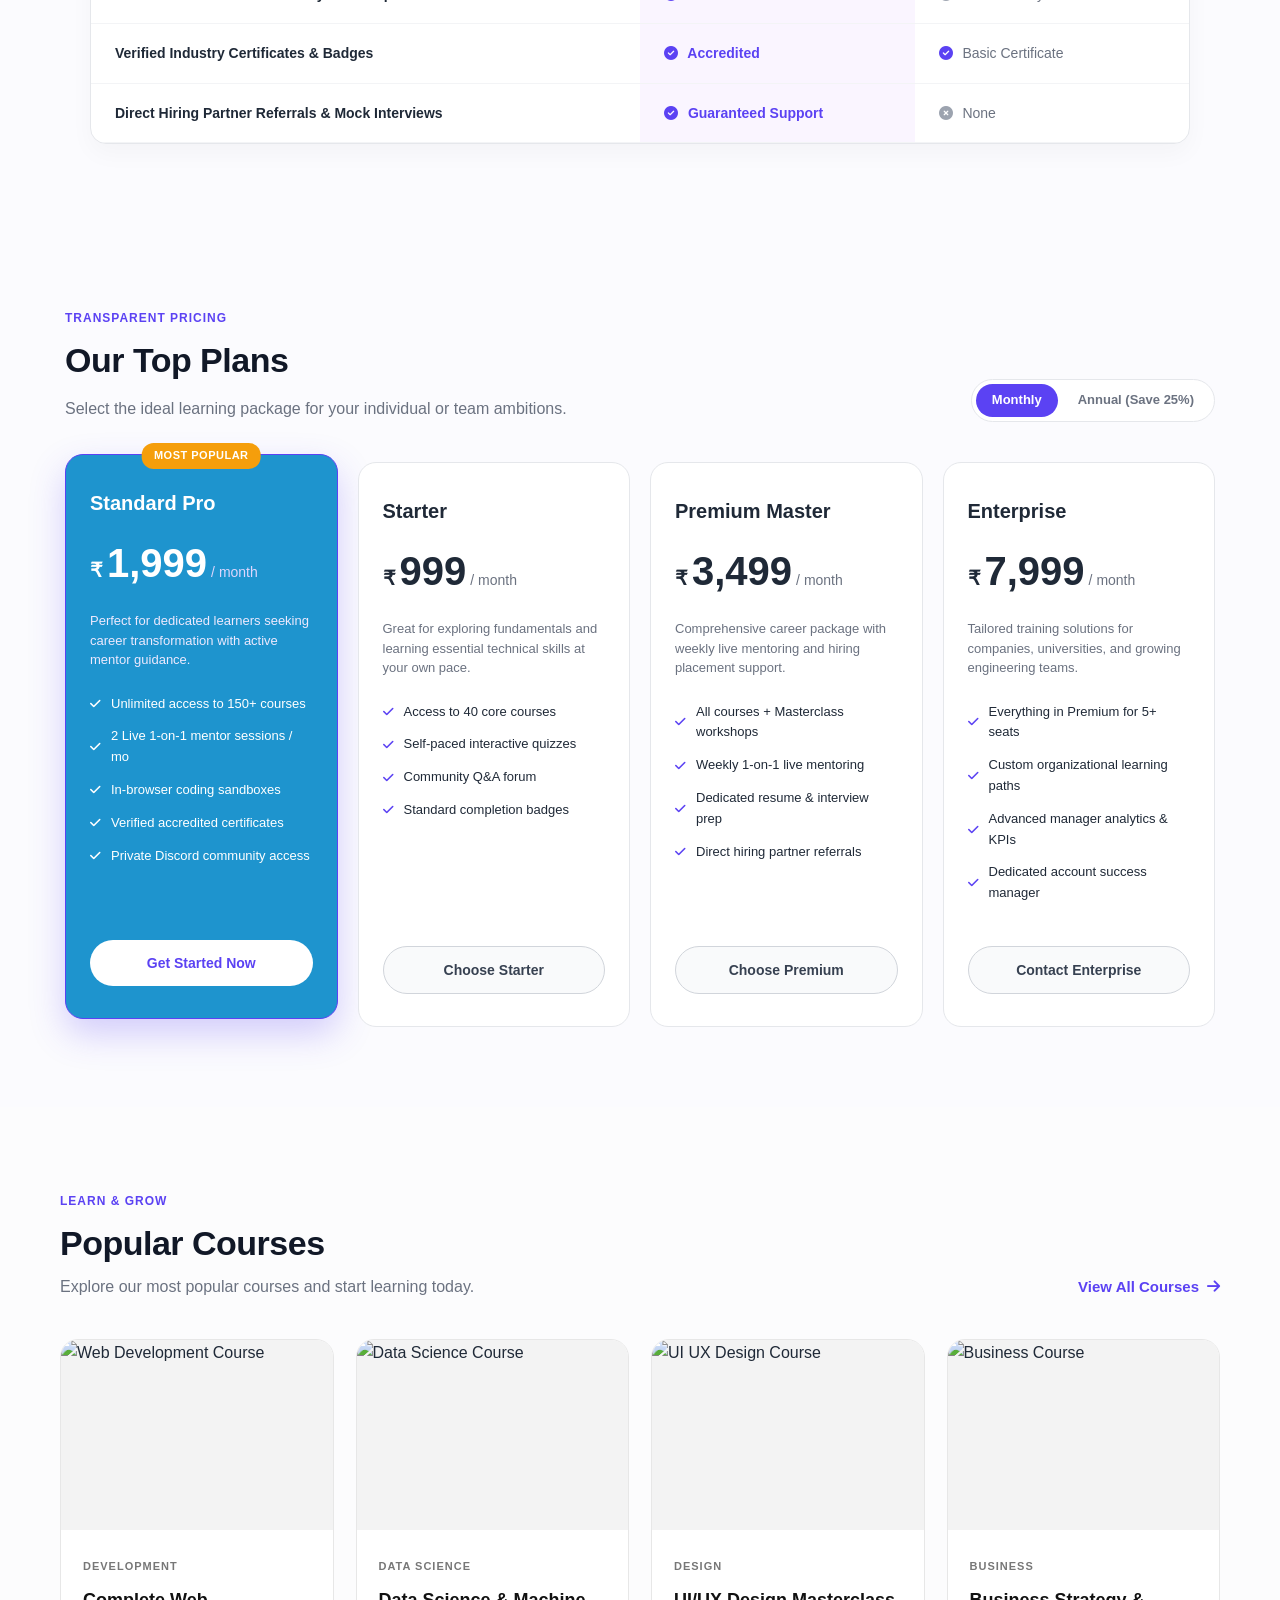
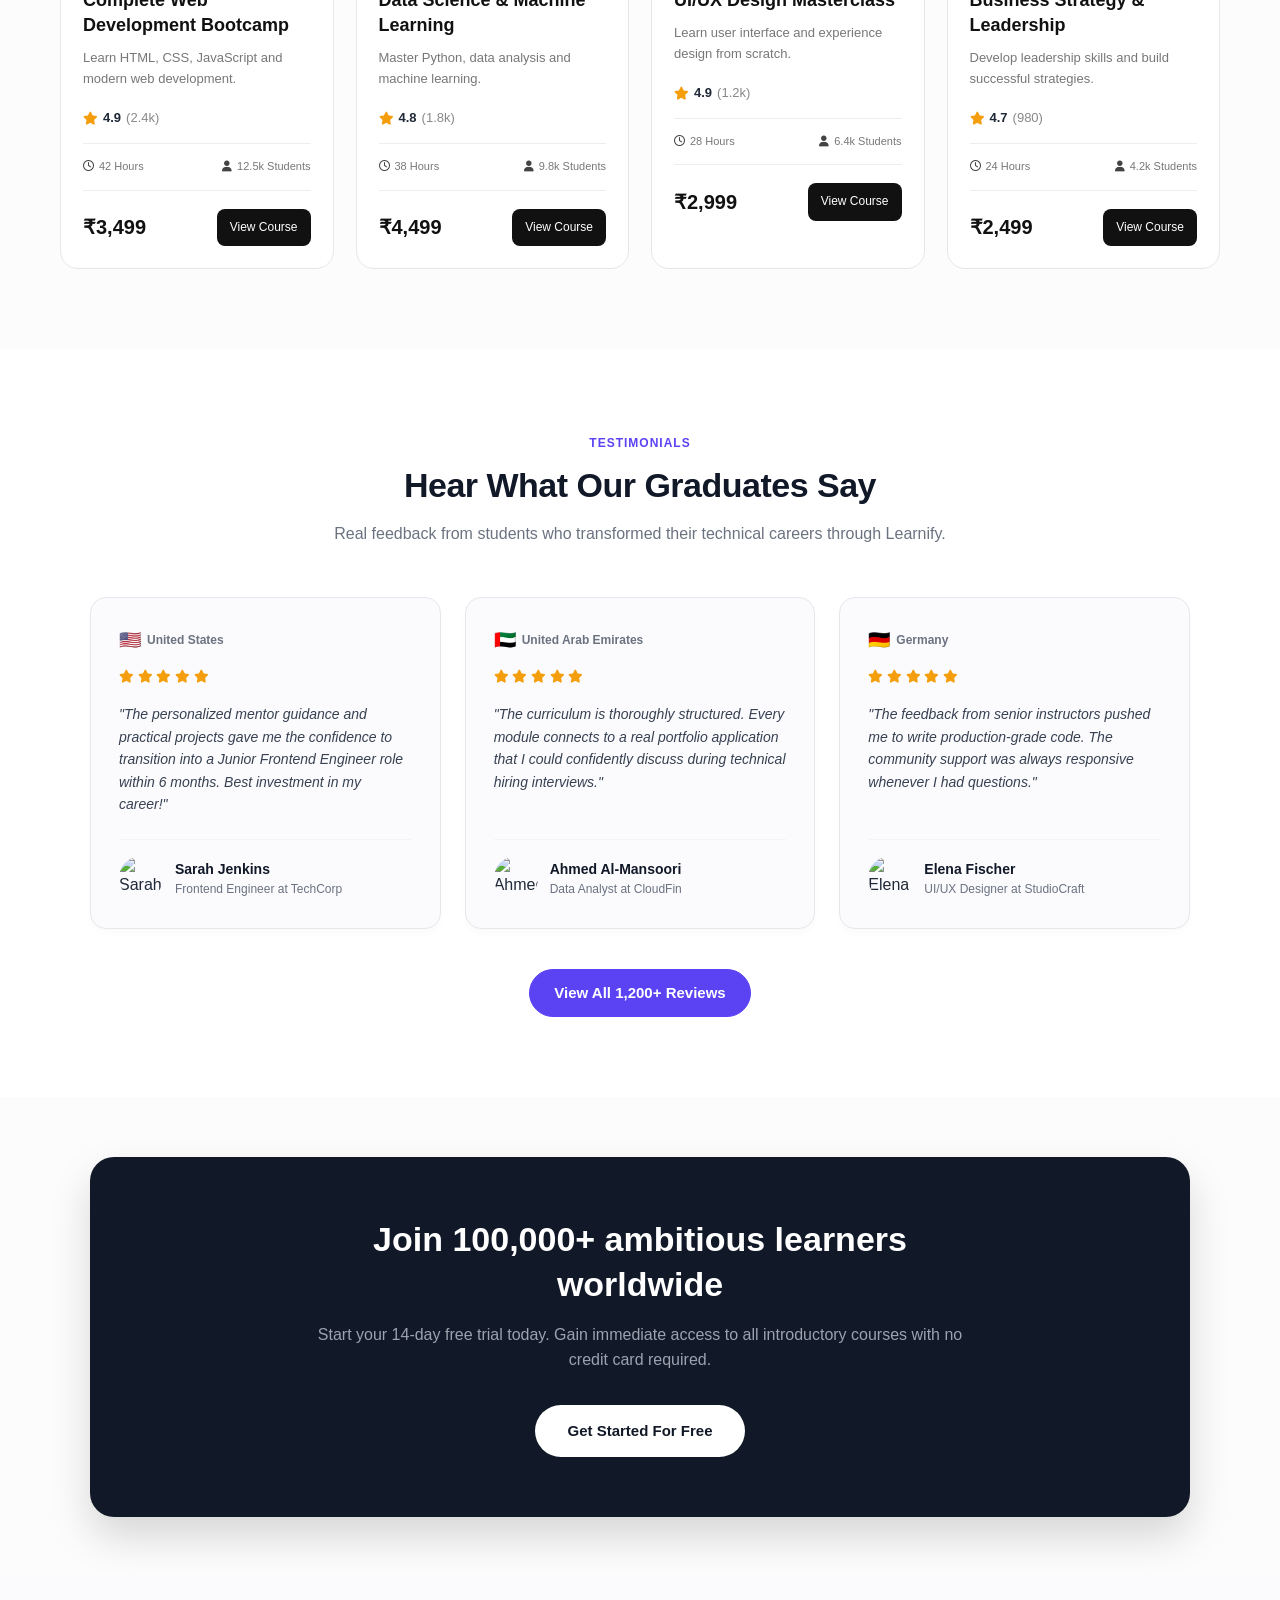
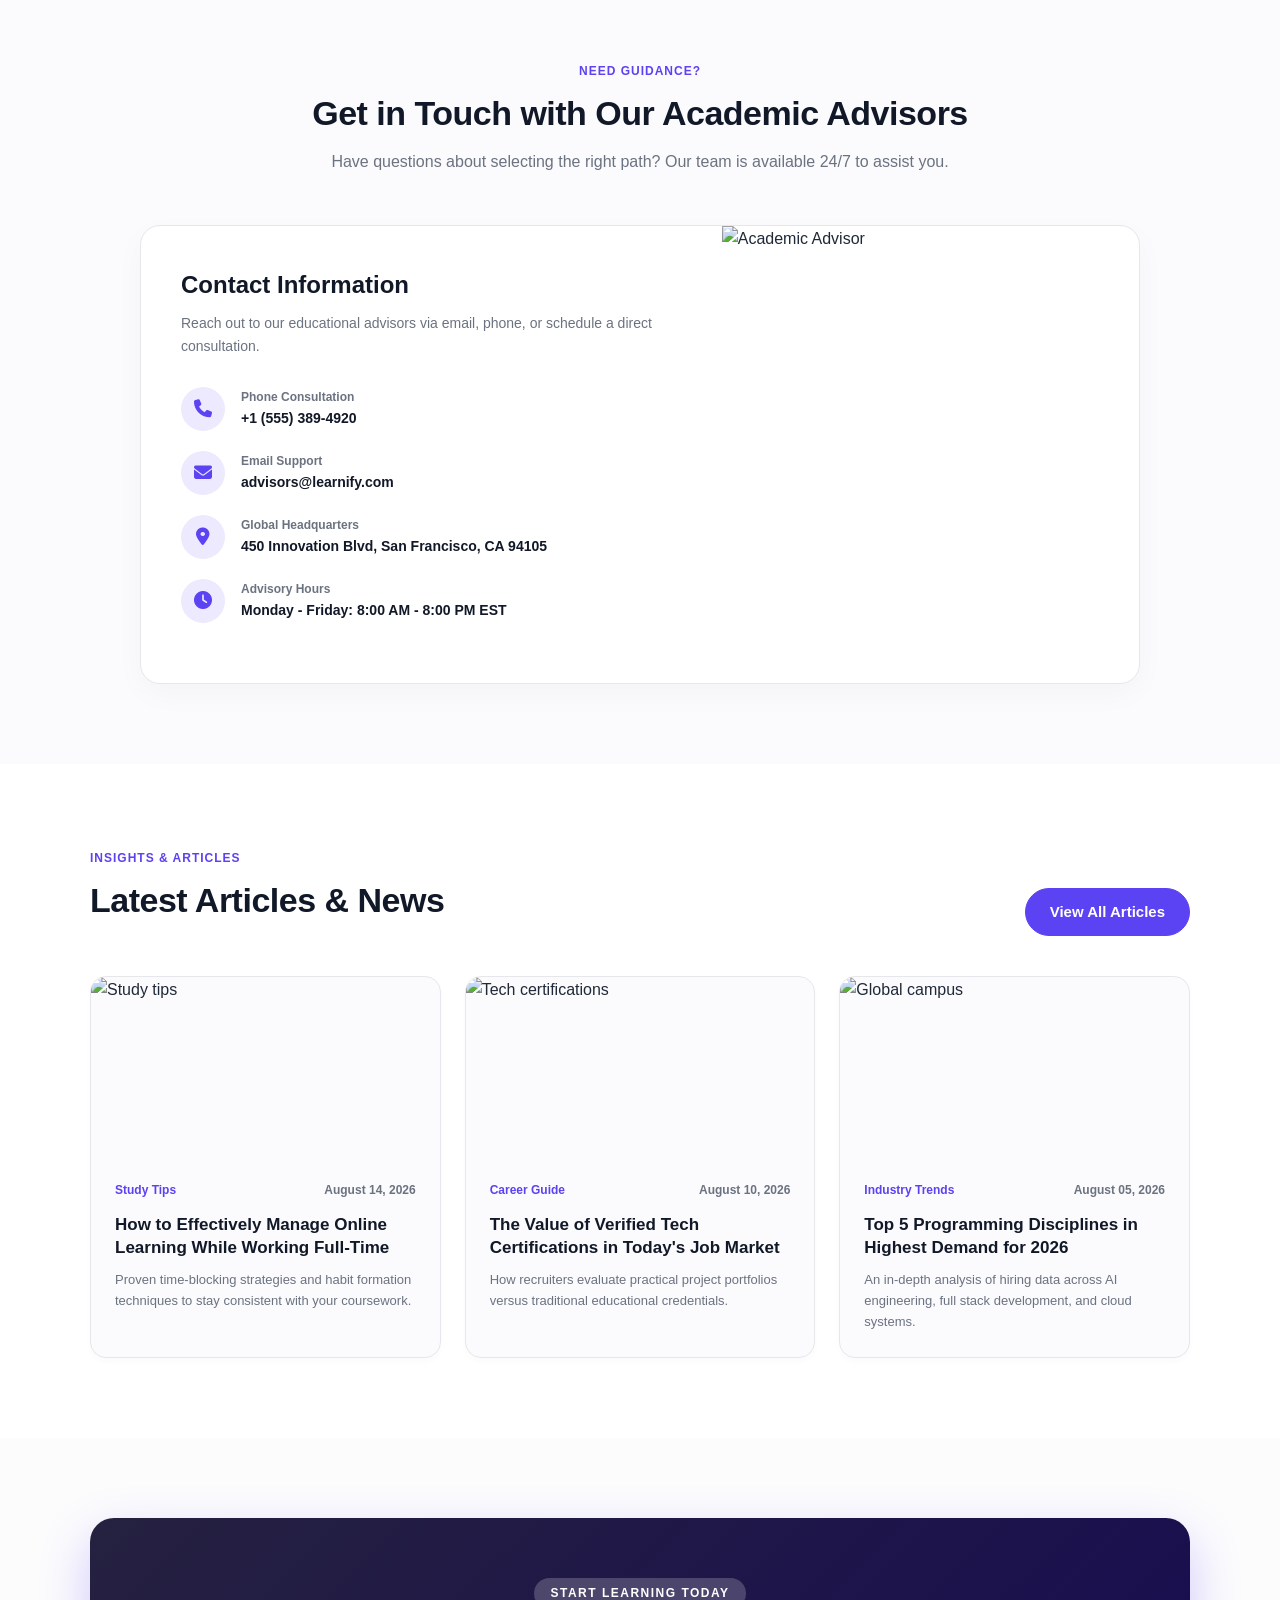
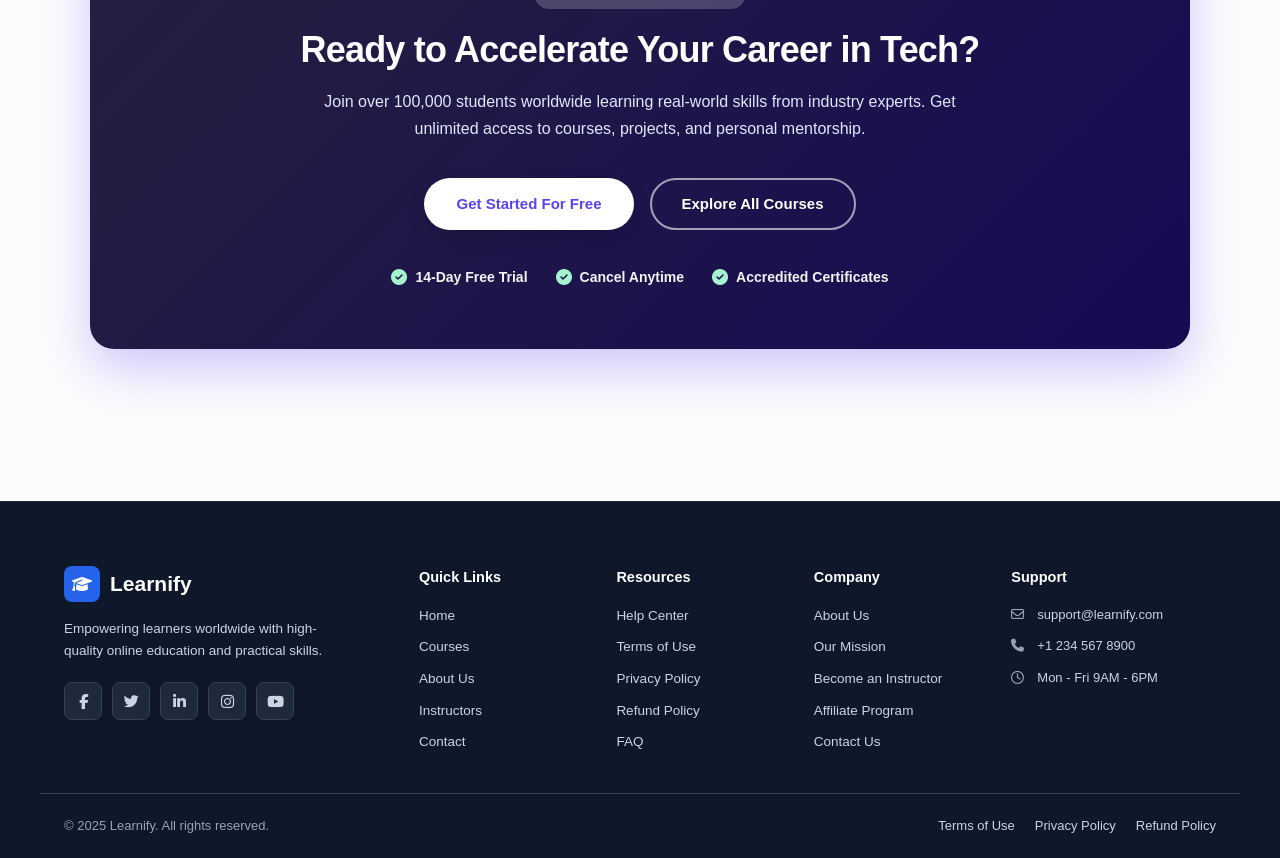
==== commit 1f8fc8f9: "refactor: remove all comments from CSS and HTML files" ====
--- a/index.html
+++ b/index.html
@@ -22,6 +22,7 @@
                 <div class="logo-icon">
                     <i class="fa-solid fa-graduation-cap"></i>
                 </div>
+
                 <div class="logo-text">
                     <span class="logo-title">Learnify</span>
                 </div>
@@ -59,12 +60,16 @@
                 </p>
 
                 <div class="hero-search-box">
+
                     <div class="search-input-wrapper">
                         <i class="fa-solid fa-magnifying-glass search-icon"></i>
-                        <input type="text" placeholder="Search which course do you want to learn"
-                            class="hero-search-input">
-                    </div>
+
+                        <input type="text" placeholder="Search which course do you want to learn: " class="hero-search-input">
+
+                    </div>
+
                     <button type="button" class="hero-search-btn">SEARCH</button>
+
                 </div>
 
                 <div class="hero-trust-rating">
@@ -207,7 +212,6 @@
                         exercises, and updated resources.</p>
                 </div>
             </div>
-
 
             <div class="why-center-col">
                 <div class="why-dark-card">
@@ -312,8 +316,6 @@
         </div>
     </section>
 
-
-
     <section class="pricing-section" id="pricing">
         <div class="pricing-header-row">
             <div class="pricing-header-left">
@@ -939,8 +941,6 @@
 
             </div>
 
-            
-
             <div class="footer-column">
 
                 <h3>Quick Links</h3>
--- a/style.css
+++ b/style.css
@@ -172,7 +172,7 @@
 
 .hero-section {
     background-color: #f3f2ff;
-    min-height: calc(100vh - 105px);
+    min-height: calc(100vh - 100px);
     display: flex;
     align-items: center;
     justify-content: center;
@@ -191,7 +191,7 @@
     background-color: #72d9cc;
     border-radius: 50% 50% 60% 40%;
     z-index: 1;
-    /* opacity: 0.9; */
+    opacity: 0.9;
 }
 
 .blob-yellow-right {
@@ -248,6 +248,8 @@
 .hero-section .hero-search-box {
     display: flex;
     align-items: center;
+    
+
     background-color: #ffffff;
     border: 2px solid #e0e0ee;
     border-radius: 14px;
@@ -261,6 +263,7 @@
 .hero-section .search-input-wrapper {
     display: flex;
     align-items: center;
+    
     flex-grow: 1;
     gap: 14px;
 }
@@ -295,7 +298,7 @@
 }
 
 .hero-section .hero-search-btn:hover {
-    background-color: #2647eb;
+    background-color: #0b1339;
     transform: translateY(-2px);
     box-shadow: 0 8px 18px rgba(59, 91, 253, 0.35);
 }
@@ -1736,7 +1739,6 @@
   padding: 0;
 }
 
-
 .social-icons a:hover {
   background-color: #111;
   color: #fff;
@@ -1838,7 +1840,6 @@
   color: #60A5FA;
 }
 
-/* ---------------- Tablet & Medium Screens (<= 1024px) ---------------- */
 @media (max-width: 1024px) {
     .header-container {
         padding: 14px 20px;
@@ -1931,7 +1932,6 @@
     }
 }
 
-/* ---------------- Tablet Portrait & Small Laptops (<= 992px) ---------------- */
 @media (max-width: 992px) {
     .header-container {
         flex-wrap: wrap;
@@ -1988,7 +1988,6 @@
     }
 }
 
-/* ---------------- Large Mobile & Phablets (<= 768px) ---------------- */
 @media (max-width: 768px) {
     .announcement-bar {
         font-size: 13px;
@@ -2053,7 +2052,6 @@
     }
 }
 
-/* ---------------- Mobile Screens (<= 640px) ---------------- */
 @media (max-width: 640px) {
     .header-container {
         padding: 10px 16px;
@@ -2135,7 +2133,6 @@
     }
 }
 
-/* ---------------- Small Mobile Screens (<= 480px) ---------------- */
 @media (max-width: 480px) {
     .header-container {
         padding: 8px 12px;
